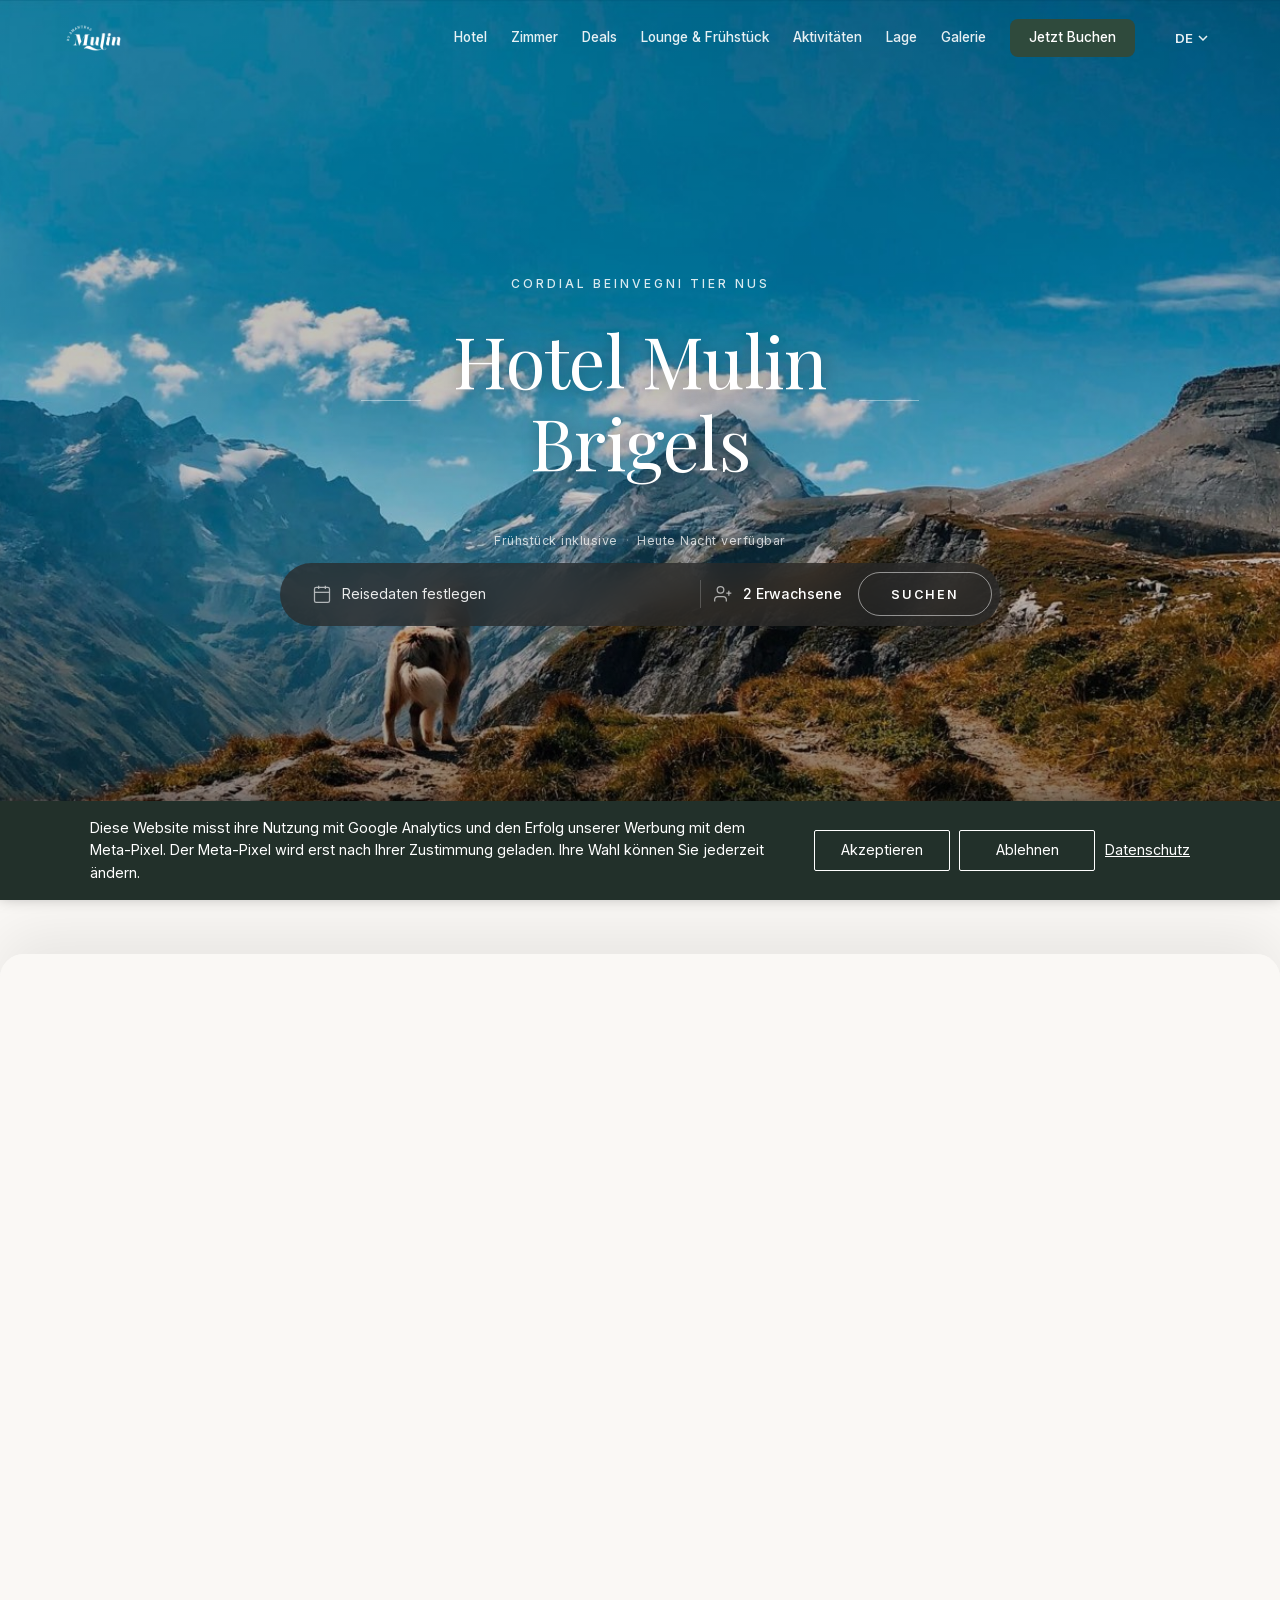
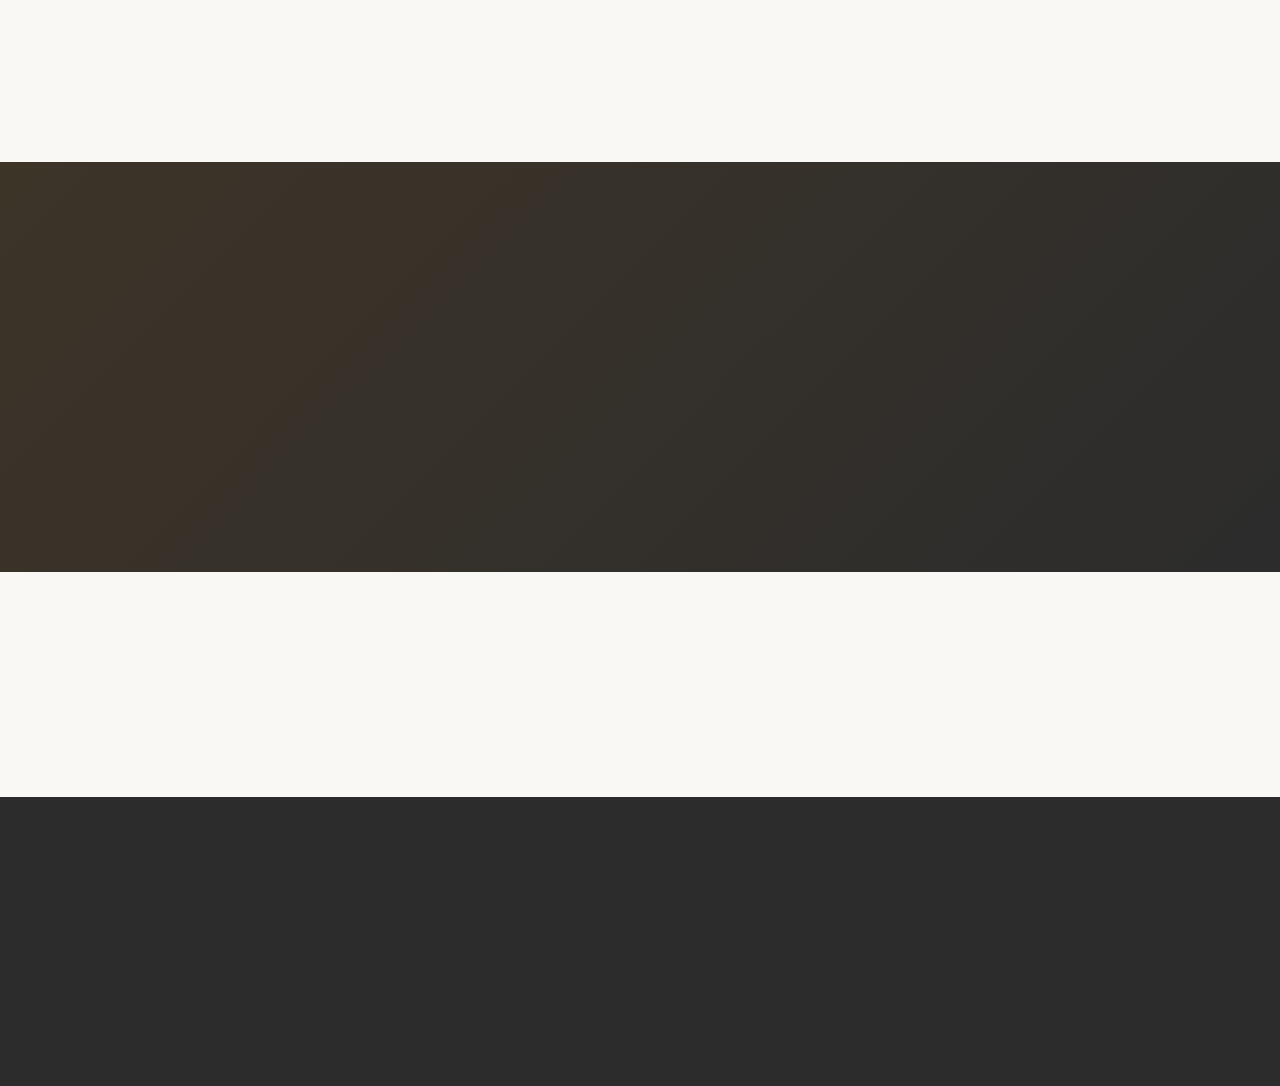
==== index.html @ 91761ad9 "chore(fbl-ibe): load the deep link script, rebuild the minified bundles, bump cache busts Wiring ste" ====
<!DOCTYPE html>
<html lang="de">
<head>
  <meta charset="UTF-8">
  <meta name="viewport" content="width=device-width, initial-scale=1.0">
  <!-- Domainverifizierung fuer das Meta-Business-Portfolio Amanthos.
       Ohne sie laesst Meta die Ereignis-Priorisierung (Aggregated Event
       Measurement) fuer diese Domain nicht konfigurieren, was die
       Kaufmessung bei iOS-Nutzern mit Widerspruch entwertet.
       Angelegt 02.09.2026, Domain-Kennung siehe Business Manager. -->
  <meta name="facebook-domain-verification" content="39m5vr4kpqsrv12xnhp8ps21m5ckfq">
  <title>Hotel Mulin Brigels | Der Hotspot für Genuss-Aktive in der Surselva</title>
  <meta name="description" content="Hotel Mulin by Amanthos in Brigels — Alpines Lifestyle-Hotel in der Surselva. Frühstücksbuffet Muliniala, Lounge & Bar Mulinera. Direkt buchen zum besten Preis.">
  <meta name="keywords" content="Hotel Brigels, Hotel Mulin, Breil/Brigels, Surselva, Graubünden, Hotel Graubünden, Brigels Übernachtung">
  <meta name="robots" content="index, follow">
  <link rel="canonical" href="https://hotelmulin.ch/">

  <!-- Open Graph -->
  <meta property="og:type" content="website">
  <meta property="og:title" content="Hotel Mulin Brigels — Der Hotspot für Genuss-Aktive">
  <meta property="og:description" content="Alpines Lifestyle-Hotel in Brigels, Surselva. Frühstück inklusive, Lounge & Bar. Direkt buchen für den besten Preis.">
  <meta property="og:image" content="https://hotelmulin.ch/assets/images/hero-berge-1280.jpg">
  <meta property="og:url" content="https://hotelmulin.ch/">
  <meta property="og:locale" content="de_CH">
  <meta property="og:locale:alternate" content="en_US">

  <!-- Twitter Card -->
  <meta name="twitter:card" content="summary_large_image">
  <meta name="twitter:title" content="Hotel Mulin Brigels">
  <meta name="twitter:description" content="Alpines Lifestyle-Hotel in Brigels, Surselva. Direkt buchen zum besten Preis.">
  <meta name="twitter:image" content="https://hotelmulin.ch/assets/images/hero-berge-1280.jpg">

  <!-- Preload critical assets for speed -->
  <link rel="preload" as="image" fetchpriority="high" imagesrcset="./assets/images/hero-berge-800.jpg 800w, ./assets/images/hero-berge-1280.jpg 1280w, ./assets/images/hero-berge-1920.jpg 1920w" imagesizes="100vw">
  <link rel="preload" href="./css/style.min.css?v=20260821a11y" as="style">

  <!-- Security headers -->
  <meta http-equiv="X-Content-Type-Options" content="nosniff">
  <meta name="referrer" content="strict-origin-when-cross-origin">
  <meta http-equiv="Content-Security-Policy" content="default-src 'self'; script-src 'self' 'unsafe-inline' https://browser.sentry-cdn.com https://plausible.io https://www.googletagmanager.com https://connect.facebook.net https://www.googleadservices.com https://googleads.g.doubleclick.net; style-src 'self' 'unsafe-inline'; font-src 'self'; img-src 'self' data: blob: https:; connect-src 'self' https://amanthos-website-api.onrender.com https://o4511372064915456.ingest.de.sentry.io https://plausible.io https://www.google-analytics.com https://*.google-analytics.com https://*.analytics.google.com https://stats.g.doubleclick.net https://www.facebook.com https://www.googleadservices.com https://googleads.g.doubleclick.net https://www.google.com https://pagead2.googlesyndication.com https://ad.doubleclick.net https://www.google.ch https://www.google.de https://www.google.at https://www.google.fr https://www.google.it https://www.google.co.uk; worker-src 'self' blob:; frame-src https://www.google.com https://td.doubleclick.net https://eu.adyen.link https://checkout.adyen.com">

  <!-- DNS prefetch for API -->
  <link rel="dns-prefetch" href="https://amanthos-website-api.onrender.com">
  <link rel="preconnect" href="https://amanthos-website-api.onrender.com" crossorigin>

  <!-- Fonts (self-hosted, variable) -->
  <link rel="preload" href="./assets/fonts/Inter.woff2" as="font" type="font/woff2" crossorigin>
  <link rel="preload" href="./assets/fonts/PlayfairDisplay.woff2" as="font" type="font/woff2" crossorigin>
  <style>
    @font-face{font-family:'Inter';font-style:normal;font-weight:400 700;font-display:swap;src:url(./assets/fonts/Inter.woff2) format('woff2')}
    @font-face{font-family:'Playfair Display';font-style:normal;font-weight:400 700;font-display:swap;src:url(./assets/fonts/PlayfairDisplay.woff2) format('woff2')}
  </style>

  <!-- Styles -->
  <link rel="stylesheet" href="./css/style.min.css?v=20260821a11y">

  <!-- Favicons -->
  <link rel="icon" type="image/png" href="./assets/images/logo-white.png">
  <link rel="apple-touch-icon" href="./assets/images/logo-white.png">
  <meta name="theme-color" content="#22302a">

  <!-- Schema.org Structured Data -->
  <script type="application/ld+json">
  {
    "@context": "https://schema.org",
    "@type": "Hotel",
    "name": "Hotel Mulin by Amanthos",
    "description": "Alpines Lifestyle-Hotel in Brigels (Surselva), der Hotspot für Genuss-Aktive.",
    "url": "https://hotelmulin.ch",
    "telephone": "+41415627662",
    "email": "mulin@amanthos.com",
    "address": {
      "@type": "PostalAddress",
      "streetAddress": "Via Cuort 31",
      "addressLocality": "Breil/Brigels",
      "postalCode": "7165",
      "addressCountry": "CH"
    },
    "geo": {
      "@type": "GeoCoordinates",
      "latitude": 46.7718,
      "longitude": 9.0614
    },
    "amenityFeature": [
      {"@type": "LocationFeatureSpecification", "name": "Free Wi-Fi", "value": true},
      {"@type": "LocationFeatureSpecification", "name": "Breakfast Included", "value": true},
      {"@type": "LocationFeatureSpecification", "name": "Lounge & Bar", "value": true},
      {"@type": "LocationFeatureSpecification", "name": "Pets Allowed", "value": true}
    ],
    "checkinTime": "15:00",
    "checkoutTime": "11:00",
    "priceRange": "CHF 98 - CHF 350",
    "currenciesAccepted": "CHF",
    "paymentAccepted": "Credit Card, Debit Card",
    "image": "https://hotelmulin.ch/assets/images/hero-berge-1280.jpg"
  }
  </script>
  <style>
    .map-facade { display:flex; flex-direction:column; align-items:center; justify-content:center; gap:.6rem;
      width:100%; height:100%; min-height:320px; border:1px solid var(--color-border); border-radius:var(--radius-md);
      background:var(--color-bg-alt); color:var(--color-text); cursor:pointer; font-family:var(--font-body); font-size:.95rem; padding:1.5rem; }
    .map-facade:hover { background:#e9e2d7; }
    .map-facade span { color:var(--color-primary); font-weight:600; text-decoration:underline; }
    /* Mulin logo: white asset, darkened via filter when nav is scrolled */
    .nav-logo img { height: 44px; width: auto; }
    #logoColor { filter: brightness(0); }
  </style>
  <!-- Sentry: error + performance monitoring. Config in js/sentry-init.js -->
  <script src="https://browser.sentry-cdn.com/10.68.0/bundle.tracing.min.js"
          integrity="sha384-IDGicfmkFBjzbyXFRgxkdVAjmPeBqxWZUv7oUbKSCAc+OEMdNXzrciXnPJzd17Xc"
          crossorigin="anonymous" defer></script>
  <script src="./js/sentry-init.js" defer></script>
  <!-- Privacy-friendly analytics by Plausible -->
  <script async src="https://plausible.io/js/pa-wxH1rs3S-BhPL7vkG6M0Q.js"></script>
  <script>
    window.plausible=window.plausible||function(){(plausible.q=plausible.q||[]).push(arguments)},plausible.init=plausible.init||function(i){plausible.o=i||{}};
    plausible.init()
  </script>
  <!-- Google Analytics 4 (eigene Property). consent.js laedt SYNCHRON und VOR dem
       gtag-Loader: nur so stehen die Consent-Defaults, bevor gtag konfiguriert. -->
  <script src="./js/consent.js"></script>
  <script defer src="./js/meta.js"></script>
    <script>
      window.dataLayer = window.dataLayer || [];
      function gtag(){dataLayer.push(arguments);}
      gtag('js', new Date());
      gtag('config', 'G-M82K4CLF9E');
      gtag('config', 'AW-702540316');
      // gtag.js wiegt 183 KB uebertragen. Bei Ablehnung wurde es bisher trotzdem
      // geholt und danach vom ga-disable-Kill-Switch stillgelegt. Jetzt kommt es
      // nur, wenn keine Ablehnung gespeichert ist; wer spaeter zustimmt, bekommt
      // es ueber am:consent-change sofort nachgereicht.
      (function () {
        var geholt = false;
        function laden() {
          if (geholt) return;
          geholt = true;
          var s = document.createElement('script');
          s.async = true;
          s.src = 'https://www.googletagmanager.com/gtag/js?id=G-M82K4CLF9E';
          (document.head || document.documentElement).appendChild(s);
        }
        var wahl = null;
        try { wahl = window.localStorage.getItem('am_consent_analytics'); } catch (e) { /* Privatmodus */ }
        if (wahl !== 'denied') { laden(); }
        document.addEventListener('am:consent-change', function (e) {
          if (e && e.detail && e.detail.state === 'granted') { laden(); }
        });
      })();
    </script>
</head>
<body>

  <!-- ========== NAVIGATION ========== -->
  <nav class="nav" id="nav">
    <div class="nav-inner">
      <a href="#" class="nav-logo">
        <img src="./assets/images/logo-white.png" alt="Hotel Mulin by Amanthos" class="logo-white" id="logoWhite" width="65" height="44">
        <img src="./assets/images/logo-white.png" alt="Hotel Mulin by Amanthos" class="logo-color" id="logoColor" width="65" height="44">
      </a>

      <div class="nav-links" id="navLinks">
        <a href="#welcome" data-i18n="nav.hotel">Hotel</a>
        <a href="#rooms" data-i18n="nav.rooms">Zimmer</a>
        <a href="#deals" data-i18n="nav.deals">Deals</a>
        <a href="#dining" data-i18n="nav.dining">Lounge & Frühstück</a>
        <a href="#wellness" data-i18n="nav.wellness">Aktivitäten</a>
        <a href="#location" data-i18n="nav.location">Lage</a>
        <a href="#gallery" data-i18n="nav.gallery">Galerie</a>
        <a href="#bookingBar" class="nav-book-btn" data-i18n="nav.book_now">Jetzt Buchen</a>
        <div class="lang-selector" id="langSelector"></div>
      </div>

      <button class="hamburger" id="hamburger" aria-label="Menu" aria-expanded="false">
        <span></span><span></span><span></span>
      </button>
    </div>
  </nav>

  <main>

  <!-- ========== HERO ========== -->
  <section class="hero" id="hero">
    <div class="hero-bg">
      <img src="./assets/images/hero-berge-1280.jpg" srcset="./assets/images/hero-berge-800.jpg 800w, ./assets/images/hero-berge-1280.jpg 1280w, ./assets/images/hero-berge-1920.jpg 1920w" sizes="100vw" width="1920" height="1265" alt="Bergwelt rund um Brigels" loading="eager" fetchpriority="high">
    </div>
    <div class="container">
      <div class="hero-content">
        <p class="hero-label">CORDIAL BEINVEGNI TIER NUS</p>
        <div class="hero-title-wrap">
          <span class="hero-line"></span>
          <h1>Hotel Mulin<br>Brigels</h1>
          <span class="hero-line"></span>
        </div>
      </div>
      <div class="hero-trust-row">
        <span class="hero-trust-pill" data-i18n="booking_bar.trust_clean">Frühstück inklusive</span>
        <span class="hero-trust-dot">&middot;</span>
        <span class="hero-trust-pill" data-i18n="booking_bar.trust_tonight">Heute Nacht verfügbar</span>
      </div>
      <div class="hero-booking" id="bookingBar">
        <div class="hero-bb-field hero-bb-dates" id="daterangeWrap">
          <svg width="20" height="20" viewBox="0 0 24 24" fill="none" stroke="currentColor" stroke-width="1.5"><rect x="3" y="4" width="18" height="18" rx="2" ry="2"/><line x1="16" y1="2" x2="16" y2="6"/><line x1="8" y1="2" x2="8" y2="6"/><line x1="3" y1="10" x2="21" y2="10"/></svg>
          <span id="daterangeLabel" data-i18n="booking_bar.set_dates">Reisedaten festlegen</span>
        </div>
        <div class="hero-bb-divider"></div>
        <div class="hero-bb-field hero-bb-guests" id="guestsWrap">
          <svg width="20" height="20" viewBox="0 0 24 24" fill="none" stroke="currentColor" stroke-width="1.5"><path d="M16 21v-2a4 4 0 00-4-4H6a4 4 0 00-4 4v2"/><circle cx="9" cy="7" r="4"/><line x1="19" y1="8" x2="19" y2="14"/><line x1="22" y1="11" x2="16" y2="11"/></svg>
          <span id="guestsLabel">2 Erwachsene</span>
        </div>
        <input type="hidden" id="bb-guests" value="2">
        <input type="hidden" id="bb-checkin" data-date="">
        <input type="hidden" id="bb-checkout" data-date="">
        <input type="hidden" id="bb-children" value="0">
        <span class="nights-badge" id="nightsBadge"></span>
        <button class="hero-bb-search" id="bookingSearchBtn" data-i18n="booking_bar.search_btn">SUCHEN</button>
      </div>
    </div>
  </section>

  <!-- ========== SCROLL REVEAL WRAPPER ========== -->
  <div class="reveal-wrapper" id="revealWrapper">

  <!-- ========== BOOKING RESULTS ========== -->
  <section class="section" id="booking">
    <div class="container">
      <div id="offersLoading" style="display:none;text-align:center;padding:2rem;">
        <p data-i18n="booking.searching">Verfügbarkeit wird geprüft...</p>
      </div>
      <div id="offersGrid"></div>

      <!-- Guest Form -->
      <div id="guestForm">
        <!-- Upsell Add-ons -->
        <div class="upsell-section" id="upsellSection">
          <h3 class="upsell-title" data-i18n="booking.upsell_title">Machen Sie Ihren Aufenthalt besonders</h3>
          <p class="upsell-subtitle" data-i18n="booking.upsell_subtitle">Extras bereit bei Ihrer Ankunft</p>
          <div class="upsell-grid" id="upsellGrid"></div>
        </div>

        <h3 class="guest-form-title" data-i18n="booking.guest_details">Ihre Angaben</h3>
        <div class="form-grid">
          <div class="form-group">
            <label for="guest-first" data-i18n="booking.first_name">Vorname *</label>
            <input type="text" id="guest-first" required autocomplete="given-name">
          </div>
          <div class="form-group">
            <label for="guest-last" data-i18n="booking.last_name">Nachname *</label>
            <input type="text" id="guest-last" required autocomplete="family-name">
          </div>
          <div class="form-group">
            <label for="guest-email" data-i18n="booking.email">E-Mail *</label>
            <input type="email" id="guest-email" required autocomplete="email">
          </div>
          <div class="form-group">
            <label for="guest-phone" data-i18n="booking.phone">Telefon</label>
            <input type="tel" id="guest-phone" autocomplete="tel">
          </div>
        </div>

        <!-- Promo Code -->
        <div class="promo-code-section">
          <label class="promo-label" data-i18n="booking.promo_label">Promo Code</label>
          <div class="promo-code-row">
            <input type="text" id="promoCodeInput" placeholder="Code eingeben" data-i18n-placeholder="booking.promo_placeholder">
            <button class="btn btn-primary" id="applyPromoBtn" data-i18n="booking.promo_apply">Einlösen</button>
          </div>
          <div id="promoMessage"></div>
          <div id="promoDiscountDisplay"></div>
        </div>

        <div id="priceSummary" class="price-summary"></div>

        <div class="form-actions">
          <button class="btn btn-accent btn-lg" id="confirmBookingBtn">
            <svg width="18" height="18" viewBox="0 0 24 24" fill="none" stroke="currentColor" stroke-width="2"><path d="M12 22s8-4 8-10V5l-8-3-8 3v7c0 6 8 10 8 10z"/></svg>
            <span data-i18n="booking.confirm_reservation">Reservierung bestätigen</span>
          </button>
          <button class="btn btn-outline btn-cancel" id="cancelBookingBtn" data-i18n="booking.cancel">Abbrechen</button>
        </div>
      </div>

      <div class="booking-status" id="bookingStatus" role="alert"></div>
    </div>
  </section>

  <!-- ========== WELCOME ========== -->
  <section class="section" id="welcome">
    <div class="container">
      <div class="welcome-grid">
        <div class="welcome-image" data-animate>
          <img src="./assets/images/reception.jpg" width="1200" height="900" alt="Hotel Mulin Brigels Empfang" loading="lazy">
        </div>
        <div class="welcome-text" data-animate>
          <p class="section-label" data-num="01" data-i18n="welcome.label">Willkommen</p>
          <h2 data-i18n="welcome.title">Der Hotspot für Genuss-Aktive</h2>
          <p data-i18n="welcome.text1">Das Hotel Mulin liegt mitten in Brigels, einem der schönsten Bergdörfer der Surselva. Unsere wunderschöne Alpenwelt bietet beides: Abenteuer für Aktive und Ruhe für Geniesser.</p>
          <p data-i18n="welcome.text2">Starten Sie mit dem Frühstücksbuffet Muliniala in den Tag, erkunden Sie Berge, Trails und Pisten und lassen Sie den Abend in der Lounge Mulinera am Cheminée ausklingen.</p>
          <div class="welcome-features">
            <div class="welcome-feature">
              <svg width="16" height="16" viewBox="0 0 24 24" fill="none" stroke="currentColor" stroke-width="2"><path d="M22 11.08V12a10 10 0 11-5.93-9.14"/><polyline points="22 4 12 14.01 9 11.01"/></svg>
              <span data-i18n="welcome.feature1">Frühstück inklusive</span>
            </div>
            <div class="welcome-feature">
              <svg width="16" height="16" viewBox="0 0 24 24" fill="none" stroke="currentColor" stroke-width="2"><path d="M22 11.08V12a10 10 0 11-5.93-9.14"/><polyline points="22 4 12 14.01 9 11.01"/></svg>
              <span data-i18n="welcome.feature2">Gratis WLAN</span>
            </div>
            <div class="welcome-feature">
              <svg width="16" height="16" viewBox="0 0 24 24" fill="none" stroke="currentColor" stroke-width="2"><path d="M22 11.08V12a10 10 0 11-5.93-9.14"/><polyline points="22 4 12 14.01 9 11.01"/></svg>
              <span data-i18n="welcome.feature3">Lounge & Bar Mulinera</span>
            </div>
            <div class="welcome-feature">
              <svg width="16" height="16" viewBox="0 0 24 24" fill="none" stroke="currentColor" stroke-width="2"><path d="M22 11.08V12a10 10 0 11-5.93-9.14"/><polyline points="22 4 12 14.01 9 11.01"/></svg>
              <span data-i18n="welcome.feature4">Hunde willkommen</span>
            </div>
          </div>
        </div>
      </div>
    </div>
  </section>

  <!-- ========== ROOMS (Tab-based) ========== -->
  <section class="section section-alt" id="rooms">
    <div class="container">
      <p class="section-label" data-num="02" data-animate data-i18n="rooms.label">Unsere Zimmer</p>
      <h2 class="section-title" data-animate data-i18n="rooms.title">Wählen Sie Ihr perfektes Zimmer</h2>

      <div class="rooms-tabs-wrap" data-animate>
        <div class="rooms-tabs" role="tablist">
          <button class="rooms-tab active" data-room="0" role="tab" aria-selected="true" data-i18n="rooms.tab_sgln">Einzelzimmer</button>
          <button class="rooms-tab" data-room="1" role="tab" aria-selected="false" data-i18n="rooms.tab_sglb">Einzelzimmer Gross</button>
          <button class="rooms-tab" data-room="2" role="tab" aria-selected="false" data-i18n="rooms.tab_dbln">Doppelzimmer</button>
          <button class="rooms-tab" data-room="3" role="tab" aria-selected="false" data-i18n="rooms.tab_dbrb">Doppelzimmer mit Balkon</button>
          <button class="rooms-tab" data-room="4" role="tab" aria-selected="false" data-i18n="rooms.tab_glrs">Galerie Suite</button>
          <button class="rooms-tab" data-room="5" role="tab" aria-selected="false" data-i18n="rooms.tab_fam6">Familienzimmer (6)</button>
        </div>
      </div>

      <div class="room-display" id="roomDisplay" role="tabpanel" data-animate></div>
    </div>
  </section>

  <!-- ========== PRICING & CONDITIONS ========== -->
  <section class="section" id="pricing">
    <div class="container">
      <p class="section-label" data-num="02b" data-animate data-i18n="pricing.section_label">Preise & Reservation</p>
      <h2 class="section-title" data-animate data-i18n="pricing.title">Preise und Reservation</h2>
      <p class="section-subtitle" data-animate data-i18n="pricing.subtitle">Alle Zimmerpreise beinhalten Frühstücksbuffet, Kurtaxe, Servicegebühren und MwSt.</p>

      <div class="pricing-info" data-animate>
        <div class="pricing-note">
          <svg aria-hidden="true" width="18" height="18" viewBox="0 0 24 24" fill="none" stroke="#059669" stroke-width="2"><path d="M22 11.08V12a10 10 0 11-5.93-9.14"/><polyline points="22 4 12 14.01 9 11.01"/></svg>
          <span data-i18n="pricing.includes">Frühstücksbuffet Muliniala, Kurtaxe & WLAN inklusive</span>
        </div>
        <div class="pricing-note">
          <svg aria-hidden="true" width="18" height="18" viewBox="0 0 24 24" fill="none" stroke="var(--color-primary)" stroke-width="2"><circle cx="12" cy="12" r="10"/><path d="M8 12l2 2 4-4"/></svg>
          <span data-i18n="pricing.dogs">Hunde sind herzlich willkommen (CHF 25/Nacht) — Hundebett und Näpfe stehen bereit</span>
        </div>
        <div class="pricing-note">
          <svg aria-hidden="true" width="18" height="18" viewBox="0 0 24 24" fill="none" stroke="var(--color-primary)" stroke-width="2"><path d="M12 2l3.09 6.26L22 9.27l-5 4.87 1.18 6.88L12 17.77l-6.18 3.25L7 14.14 2 9.27l6.91-1.01L12 2z"/></svg>
          <span data-i18n="pricing.loyalty">Bestpreis-Garantie bei Direktbuchung über hotelmulin.ch</span>
        </div>
      </div>

      <div class="pricing-cards" data-animate>
        <div class="pricing-card">
          <div class="pricing-card-price">CHF 98<small data-i18n="pricing.per_night">/Nacht</small></div>
          <h3 data-i18n="rooms.tab_sgln">Einzelzimmer</h3>
          <ul class="pricing-checklist">
            <li><svg aria-hidden="true" width="14" height="14" viewBox="0 0 24 24" fill="none" stroke="#059669" stroke-width="2.5"><polyline points="20 6 9 17 4 12"/></svg> <span data-i18n="rooms.amenity_single_bed">Einzelbett</span></li>
            <li><svg aria-hidden="true" width="14" height="14" viewBox="0 0 24 24" fill="none" stroke="#059669" stroke-width="2.5"><polyline points="20 6 9 17 4 12"/></svg> <span data-i18n="rooms.amenity_tv">TV</span></li>
            <li><svg aria-hidden="true" width="14" height="14" viewBox="0 0 24 24" fill="none" stroke="#059669" stroke-width="2.5"><polyline points="20 6 9 17 4 12"/></svg> <span data-i18n="rooms.amenity_breakfast">Frühstück</span></li>
            <li><svg aria-hidden="true" width="14" height="14" viewBox="0 0 24 24" fill="none" stroke="#059669" stroke-width="2.5"><polyline points="20 6 9 17 4 12"/></svg> <span data-i18n="rooms.amenity_bath">Bad/Dusche</span></li>
            <li><svg aria-hidden="true" width="14" height="14" viewBox="0 0 24 24" fill="none" stroke="#059669" stroke-width="2.5"><polyline points="20 6 9 17 4 12"/></svg> <span data-i18n="rooms.amenity_wifi">WLAN</span></li>
          </ul>
          <a href="#bookingBar" class="btn btn-accent pricing-card-btn" data-scroll-to="bookingBar" data-i18n="rooms.book_now">JETZT BUCHEN</a>
        </div>

        <div class="pricing-card featured">
          <div class="pricing-card-badge" data-i18n="pricing.popular">Beliebteste Wahl</div>
          <div class="pricing-card-price">CHF 198<small data-i18n="pricing.per_night">/Nacht</small></div>
          <h3 data-i18n="rooms.tab_dbrb">Doppelzimmer mit Balkon</h3>
          <ul class="pricing-checklist">
            <li><svg aria-hidden="true" width="14" height="14" viewBox="0 0 24 24" fill="none" stroke="#059669" stroke-width="2.5"><polyline points="20 6 9 17 4 12"/></svg> <span data-i18n="rooms.amenity_double_bed">Doppelbett</span></li>
            <li><svg aria-hidden="true" width="14" height="14" viewBox="0 0 24 24" fill="none" stroke="#059669" stroke-width="2.5"><polyline points="20 6 9 17 4 12"/></svg> <span data-i18n="rooms.amenity_balcony">Balkon</span></li>
            <li><svg aria-hidden="true" width="14" height="14" viewBox="0 0 24 24" fill="none" stroke="#059669" stroke-width="2.5"><polyline points="20 6 9 17 4 12"/></svg> <span data-i18n="rooms.amenity_mountain_view">Bergblick</span></li>
            <li><svg aria-hidden="true" width="14" height="14" viewBox="0 0 24 24" fill="none" stroke="#059669" stroke-width="2.5"><polyline points="20 6 9 17 4 12"/></svg> <span data-i18n="rooms.amenity_breakfast">Frühstück</span></li>
            <li><svg aria-hidden="true" width="14" height="14" viewBox="0 0 24 24" fill="none" stroke="#059669" stroke-width="2.5"><polyline points="20 6 9 17 4 12"/></svg> <span data-i18n="rooms.amenity_wifi">WLAN</span></li>
          </ul>
          <a href="#bookingBar" class="btn btn-accent pricing-card-btn" data-scroll-to="bookingBar" data-i18n="rooms.book_now">JETZT BUCHEN</a>
        </div>

        <div class="pricing-card">
          <div class="pricing-card-price">CHF 219<small data-i18n="pricing.per_night">/Nacht</small></div>
          <h3 data-i18n="rooms.tab_glrs">Galerie Suite</h3>
          <ul class="pricing-checklist">
            <li><svg aria-hidden="true" width="14" height="14" viewBox="0 0 24 24" fill="none" stroke="#059669" stroke-width="2.5"><polyline points="20 6 9 17 4 12"/></svg> <span data-i18n="rooms.amenity_gallery_bed">Doppelbett auf Galerie</span></li>
            <li><svg aria-hidden="true" width="14" height="14" viewBox="0 0 24 24" fill="none" stroke="#059669" stroke-width="2.5"><polyline points="20 6 9 17 4 12"/></svg> <span data-i18n="rooms.amenity_living_area">Wohn- & Schlafbereich</span></li>
            <li><svg aria-hidden="true" width="14" height="14" viewBox="0 0 24 24" fill="none" stroke="#059669" stroke-width="2.5"><polyline points="20 6 9 17 4 12"/></svg> <span data-i18n="rooms.amenity_balcony">Balkon</span></li>
            <li><svg aria-hidden="true" width="14" height="14" viewBox="0 0 24 24" fill="none" stroke="#059669" stroke-width="2.5"><polyline points="20 6 9 17 4 12"/></svg> <span data-i18n="rooms.amenity_breakfast">Frühstück</span></li>
            <li><svg aria-hidden="true" width="14" height="14" viewBox="0 0 24 24" fill="none" stroke="#059669" stroke-width="2.5"><polyline points="20 6 9 17 4 12"/></svg> <span data-i18n="rooms.amenity_wifi">WLAN</span></li>
          </ul>
          <a href="#bookingBar" class="btn btn-accent pricing-card-btn" data-scroll-to="bookingBar" data-i18n="rooms.book_now">JETZT BUCHEN</a>
        </div>
      </div>
    </div>
  </section>


  <!-- ========== DEALS ========== -->
  <section class="section section-alt" id="deals">
    <div class="container">
      <p class="section-label" data-num="03" data-animate data-i18n="deals.label">Deals</p>
      <h2 class="section-title" data-animate data-i18n="deals.title">Unsere Packages</h2>
      <p class="section-subtitle" data-animate data-i18n="deals.subtitle">Übernachtung, Gourmet-Frühstück und Erlebnis in einem — direkt beim Hotel buchbar.</p>

      <div class="dining-menu" data-animate>
        <div class="dining-menu-grid">
          <div class="dining-card dining-card-featured">
            <div class="dining-card-img"><img src="./assets/images/deals/hotel-skipass.jpg" width="1000" height="947" alt="Hotel & Skipass" loading="lazy"></div>
            <div class="dining-card-body">
              <h3 class="deal-card-title" data-i18n="deals.skipass_title">Hotel & Skipass</h3>
              <p class="dining-card-desc" data-i18n="deals.skipass_desc">Ab 1 Nacht mit Gourmet-Frühstück, Welcome-Drink in der Lounge La Pipa, Hotel-Skipass für die Bergbahnen Brigels, Ortsbus gratis und 10% Rabatt in ausgewählten Sportgeschäften. Anreise Sonntag bis Donnerstag.</p>
              <div class="dining-card-price">ab CHF 159 <small data-i18n="deals.per_person">pro Person</small></div>
            </div>
          </div>
          <div class="dining-card dining-card-featured">
            <div class="dining-card-img"><img src="./assets/images/deals/winter-deal.jpg" width="1000" height="923" alt="Mulin-Winter-Deal" loading="lazy"></div>
            <div class="dining-card-body">
              <h3 class="deal-card-title" data-i18n="deals.winter_title">Mulin-Winter-Deal</h3>
              <p class="dining-card-desc" data-i18n="deals.winter_desc">5 Nächte mit Gourmet-Frühstück, Begrüssungsapéro in der Lounge Mulinera, 5-Tages-Skipass für die Bergbahnen Brigels, Ortsbus gratis und 10% Rabatt in ausgewählten Sportgeschäften. Januar ab CHF 699, Februar ab CHF 799, März ab CHF 749.</p>
              <div class="dining-card-price">ab CHF 699 <small data-i18n="deals.per_person">pro Person</small></div>
            </div>
          </div>
          <div class="dining-card">
            <div class="dining-card-img"><img src="./assets/images/deals/golf.jpg" width="1000" height="765" alt="Golf Package" loading="lazy"></div>
            <div class="dining-card-body">
              <h3 class="deal-card-title" data-i18n="deals.golf_title">Abschlag. Hole in one.</h3>
              <p class="dining-card-desc" data-i18n="deals.golf_desc">Golf senza cun fins: Übernachtung mit Gourmet-Frühstück, Welcome-Drink in der Lounge La Pipa, Greenfee auf dem Golfplatz Brigels, Mietrucksack und Surselva-Gästekarte.</p>
              <div class="dining-card-price">ab CHF 169 <small data-i18n="deals.per_person">pro Person</small></div>
            </div>
          </div>
          <div class="dining-card">
            <div class="dining-card-img"><img src="./assets/images/aktivitaet-bike.jpg" width="1200" height="917" alt="E-Mountainbike-Fun" loading="lazy"></div>
            <div class="dining-card-body">
              <h3 class="deal-card-title" data-i18n="deals.emtb_title">Bergauf. Bergab. Mittendurch.</h3>
              <p class="dining-card-desc" data-i18n="deals.emtb_desc">E-Mountainbike-Fun: 5 Nächte mit Gourmet-Frühstück, Welcome-Drink, 2 geführte E-MTB-Touren mit lokalem Guide, 3 Tage Miet-E-Hardtail, Energieriegel und isotonische Getränke, Mietrucksack und Surselva-Gästekarte.</p>
              <div class="dining-card-price">ab CHF 899 <small data-i18n="deals.per_person">pro Person</small></div>
            </div>
          </div>
          <div class="dining-card">
            <div class="dining-card-img"><img src="./assets/images/deals/bike-touren.jpg" width="1000" height="764" alt="Bike & E-Bike-Touren" loading="lazy"></div>
            <div class="dining-card-body">
              <h3 class="deal-card-title" data-i18n="deals.bike_title">Bike & E-Bike-Touren</h3>
              <p class="dining-card-desc" data-i18n="deals.bike_desc">Wöchentliche Touren in verschiedenen Schwierigkeitsgraden mit professionellen Bike-Guides, Werkstatt- und Bikewash-Station im Hotel, Energieriegel und Getränke, Surselva-Gästekarte. E-Bike-Miete ab CHF 50/Tag. Buchung telefonisch, mind. 5 Tage im Voraus.</p>
              <div class="dining-card-price">ab CHF 189 <small data-i18n="deals.per_person_incl">pro Person inkl. Übernachtung & Frühstück</small></div>
            </div>
          </div>
          <div class="dining-card">
            <div class="dining-card-img"><img src="./assets/images/deals/wander-touren.jpg" width="1000" height="764" alt="Geführte Wandertouren" loading="lazy"></div>
            <div class="dining-card-body">
              <h3 class="deal-card-title" data-i18n="deals.hike_title">Geführte Wandertouren</h3>
              <p class="dining-card-desc" data-i18n="deals.hike_desc">Geführte Touren mit professionellen Guides, Lunchpaket, Energieriegel und Getränken, Mietrucksack und Surselva-Gästekarte. Routenwahl auf Anfrage. Buchung telefonisch, mind. 5 Tage im Voraus.</p>
              <div class="dining-card-price">ab CHF 179 <small data-i18n="deals.per_person_incl">pro Person inkl. Übernachtung & Frühstück</small></div>
            </div>
          </div>
        </div>
        <div class="commit tip-box" style="margin-top:1.5rem">
          <h3 data-i18n="tips.bogdan_deals_title">Bogdans Tipp</h3>
          <p data-i18n="tips.bogdan_deals_text">Wer flexibel ist, reist Sonntag bis Donnerstag an: beste Preise beim Skipass-Deal und die Pisten gehören fast Ihnen allein. Im Januar ist der Mulin-Winter-Deal am günstigsten.</p>
        </div>
        <p class="dining-note" data-i18n="deals.note">Alle Packages direkt beim Hotel buchbar: über die Buchungsmaske oben, telefonisch unter +41 41 562 76 62 oder per E-Mail an mulin@amanthos.com.</p>
      </div>
    </div>
  </section>

  <!-- ========== LOUNGE & BREAKFAST ========== -->
  <section class="section" id="dining">
    <div class="container">
      <!-- Breakfast Muliniala -->
      <div class="feature-split" data-animate>
        <div class="feature-images">
          <img src="./assets/images/fruehstueck-buffet.jpg" width="1200" height="930" alt="Frühstücksbuffet Muliniala" loading="lazy">
        </div>
        <div class="feature-text">
          <p class="section-label" data-num="03" data-i18n="dining.label">Frühstück Muliniala</p>
          <h2 data-i18n="dining.title">Energie für Ihre Abenteuer</h2>
          <p data-i18n="dining.text">Unser Frühstücksbuffet Muliniala verwöhnt Sie jeden Morgen mit regionalen Spezialitäten aus der Surselva — frisches Brot, Bündner Käse und Fleisch, hausgemachte Konfitüren und vieles mehr. Der perfekte Start für einen aktiven Tag in den Bergen.</p>
          <div class="feature-highlights">
            <div class="feature-highlight">
              <div class="feature-highlight-icon">
                <svg width="14" height="14" viewBox="0 0 24 24" fill="none" stroke="currentColor" stroke-width="2"><path d="M22 11.08V12a10 10 0 11-5.93-9.14"/><polyline points="22 4 12 14.01 9 11.01"/></svg>
              </div>
              <span data-i18n="dining.highlight1">Reichhaltiges Buffet mit regionalen Produkten</span>
            </div>
            <div class="feature-highlight">
              <div class="feature-highlight-icon">
                <svg width="14" height="14" viewBox="0 0 24 24" fill="none" stroke="currentColor" stroke-width="2"><path d="M22 11.08V12a10 10 0 11-5.93-9.14"/><polyline points="22 4 12 14.01 9 11.01"/></svg>
              </div>
              <span data-i18n="dining.highlight2">Bündner Spezialitäten und frische Backwaren</span>
            </div>
            <div class="feature-highlight">
              <div class="feature-highlight-icon">
                <svg width="14" height="14" viewBox="0 0 24 24" fill="none" stroke="currentColor" stroke-width="2"><path d="M22 11.08V12a10 10 0 11-5.93-9.14"/><polyline points="22 4 12 14.01 9 11.01"/></svg>
              </div>
              <span data-i18n="dining.highlight3">Im Zimmerpreis inklusive</span>
            </div>
          </div>
        </div>
      </div>

      <!-- Lounge & Bar Mulinera -->
      <div class="feature-split reverse" data-animate style="margin-top:4rem">
        <div class="feature-images">
          <img src="./assets/images/lounge-bar-cheminee.jpg" width="1000" height="764" alt="Bar mit Cheminée in der Lounge Mulinera" loading="lazy">
          <img src="./assets/images/lounge-cocktails.jpg" width="1000" height="666" alt="Cocktails in der Lounge Mulinera" loading="lazy">
          <img src="./assets/images/lounge-la-pipa.jpg" width="1000" height="764" alt="Lounge La Pipa" loading="lazy">
        </div>
        <div class="feature-text">
          <p class="section-label" data-num="04" data-i18n="dining.lounge_label">Lounge & Bar Mulinera</p>
          <h2 data-i18n="dining.lounge_title">Ausklingen am Cheminée</h2>
          <p data-i18n="dining.lounge_text">Nach einem Tag in den Bergen empfängt Sie die Lounge Mulinera mit knisterndem Cheminée-Feuer, trendigen Cocktails und einer feinen Auswahl an Weinen. Zigarrenliebhaber geniessen in der Fumoir-Ecke «La Pipa».</p>
          <div class="feature-highlights">
            <div class="feature-highlight">
              <div class="feature-highlight-icon">
                <svg width="14" height="14" viewBox="0 0 24 24" fill="none" stroke="currentColor" stroke-width="2"><path d="M22 11.08V12a10 10 0 11-5.93-9.14"/><polyline points="22 4 12 14.01 9 11.01"/></svg>
              </div>
              <span data-i18n="dining.lounge_highlight1">Cheminée-Lounge mit Cocktails & Weinen</span>
            </div>
            <div class="feature-highlight">
              <div class="feature-highlight-icon">
                <svg width="14" height="14" viewBox="0 0 24 24" fill="none" stroke="currentColor" stroke-width="2"><path d="M22 11.08V12a10 10 0 11-5.93-9.14"/><polyline points="22 4 12 14.01 9 11.01"/></svg>
              </div>
              <span data-i18n="dining.lounge_highlight2">Fumoir «La Pipa» für Zigarren & Rum</span>
            </div>
            <div class="feature-highlight">
              <div class="feature-highlight-icon">
                <svg width="14" height="14" viewBox="0 0 24 24" fill="none" stroke="currentColor" stroke-width="2"><circle cx="12" cy="12" r="10"/><polyline points="12 6 12 12 16 14"/></svg>
              </div>
              <span data-i18n="dining.lounge_highlight3">Geöffnet Do.–Sa. 16–23 Uhr</span>
            </div>
          </div>
          <div class="commit tip-box">
            <h3 data-i18n="tips.kaito_lounge_title">Kaitos Tipp</h3>
            <p data-i18n="tips.kaito_lounge_text">Probieren Sie unsere Cock- und Mocktails. Meine persönliche Empfehlung: der Amaretto Sour, mit oder ohne Alkohol.</p>
          </div>
        </div>
      </div>
    </div>
  </section>

  <!-- ========== ACTIVITIES ========== -->
  <section class="section section-alt" id="wellness">
    <div class="container">
      <div class="feature-split reverse" data-animate>
        <div class="feature-images">
          <img src="./assets/images/aktivitaet-bike.jpg" width="1200" height="917" alt="Biken in Brigels" loading="lazy">
          <img src="./assets/images/hero-berge-1280.jpg" width="1280" height="843" alt="Bergpanorama Surselva" loading="lazy">
        </div>
        <div class="feature-text">
          <p class="section-label" data-num="05" data-i18n="wellness.label">Aktivitäten</p>
          <h2 data-i18n="wellness.title">Abenteuer direkt vor der Haustür</h2>
          <p data-i18n="wellness.quote" style="font-style:italic">«Einmal Brigels, immer Brigels» — das sagt ein Stammgast, der das Sonnenplateau seit über 60 Jahren besucht.</p>
          <p data-i18n="wellness.text">Brigels ist das ganze Jahr ein Paradies für Aktive: Im Winter 50 km breite, sonnige Pisten im Skigebiet Brigels-Waltensburg-Andiast, Langlaufloipen 30 m vom Hotel, Schlittelwege von 5 und 7 km, Schneeschuh- und Skitouren bis auf 3'100 m. Im Sommer Golf auf 1'300 m ü. M., hunderte Kilometer Bike- und Wanderwege am Fuss des Piz Tumpiv, River Rafting und Bergsteigen bis 3'400 m mit Bergführern. Unser Team stellt Ihnen gerne Ihr persönliches Wochenprogramm zusammen.</p>
          <div class="commit tip-box">
            <h3 data-i18n="tips.kaito_activities_title">Kaitos Tipp</h3>
            <p data-i18n="tips.kaito_activities_text">Die nötige Ausrüstung für Ihr Sommer- und Winterabenteuer können Sie direkt in Brigels mieten — bei unseren Partnern im Dorf.</p>
          </div>
          <div class="feature-highlights">
            <div class="feature-highlight">
              <div class="feature-highlight-icon">
                <svg width="14" height="14" viewBox="0 0 24 24" fill="none" stroke="currentColor" stroke-width="2"><path d="M22 11.08V12a10 10 0 11-5.93-9.14"/><polyline points="22 4 12 14.01 9 11.01"/></svg>
              </div>
              <span data-i18n="wellness.highlight1">Biken, Wandern & Golf im Sommer</span>
            </div>
            <div class="feature-highlight">
              <div class="feature-highlight-icon">
                <svg width="14" height="14" viewBox="0 0 24 24" fill="none" stroke="currentColor" stroke-width="2"><path d="M22 11.08V12a10 10 0 11-5.93-9.14"/><polyline points="22 4 12 14.01 9 11.01"/></svg>
              </div>
              <span data-i18n="wellness.highlight2">Skigebiet Brigels-Waltensburg-Andiast im Winter</span>
            </div>
          </div>
        </div>
      </div>
    </div>
  </section>

  <!-- ========== LOCATION ========== -->
  <section class="section" id="location">
    <div class="container">
      <div class="section-center" data-animate>
        <p class="section-label" data-num="06" data-i18n="location.label">Lage</p>
        <h2 class="section-title" data-i18n="location.title">Mitten in Brigels, mitten in der Surselva</h2>
        <p class="section-subtitle" data-i18n="location.subtitle">Auf dem Sonnenplateau von Brigels, umgeben von der Bergwelt der Surselva.</p>
      </div>

      <div class="location-grid" data-animate>
        <div class="location-map" id="mapWrap">
          <button type="button" class="map-facade" id="loadMapBtn">
            <svg width="28" height="28" viewBox="0 0 24 24" fill="none" stroke="currentColor" stroke-width="2"><path d="M21 10c0 7-9 13-9 13s-9-6-9-13a9 9 0 0118 0z"/><circle cx="12" cy="10" r="3"/></svg>
            <strong>Hotel Mulin, Via Cuort 31, 7165 Breil/Brigels</strong>
            <span data-i18n="location.load_map">Karte anzeigen (Google Maps)</span>
          </button>
        </div>
        <div class="location-info">
          <h3 data-i18n="location.address_title">Hotel Mulin by Amanthos</h3>
          <p>Via Cuort 31, 7165 Breil/Brigels</p>
          <p data-i18n="location.desc">Brigels liegt auf einem Sonnenplateau auf 1'300 m ü. M. in der Surselva. Bergbahnen, Skigebiet, Bike-Trails und der Golfplatz sind in wenigen Minuten erreichbar.</p>

          <div class="location-highlights">
            <div class="location-highlight">
              <svg width="16" height="16" viewBox="0 0 24 24" fill="none" stroke="var(--color-primary)" stroke-width="2"><circle cx="12" cy="12" r="10"/><polyline points="12 6 12 12 16 14"/></svg>
              <div>
                <strong data-i18n="location.poi1_title">Bergbahnen Brigels</strong>
                <span data-i18n="location.poi1_time">5 Min. zu Fuss</span>
              </div>
            </div>
            <div class="location-highlight">
              <svg width="16" height="16" viewBox="0 0 24 24" fill="none" stroke="var(--color-primary)" stroke-width="2"><circle cx="12" cy="12" r="10"/><polyline points="12 6 12 12 16 14"/></svg>
              <div>
                <strong data-i18n="location.poi2_title">Golf Brigels</strong>
                <span data-i18n="location.poi2_time">5 Min. mit dem Auto</span>
              </div>
            </div>
            <div class="location-highlight">
              <svg width="16" height="16" viewBox="0 0 24 24" fill="none" stroke="var(--color-primary)" stroke-width="2"><circle cx="12" cy="12" r="10"/><polyline points="12 6 12 12 16 14"/></svg>
              <div>
                <strong data-i18n="location.poi3_title">Flims Laax Falera</strong>
                <span data-i18n="location.poi3_time">25 Min. mit dem Auto</span>
              </div>
            </div>
            <div class="location-highlight">
              <svg width="16" height="16" viewBox="0 0 24 24" fill="none" stroke="var(--color-primary)" stroke-width="2"><circle cx="12" cy="12" r="10"/><polyline points="12 6 12 12 16 14"/></svg>
              <div>
                <strong data-i18n="location.poi4_title">Chur</strong>
                <span data-i18n="location.poi4_time">45 Min. mit dem Auto</span>
              </div>
            </div>
          </div>
        </div>
      </div>
    </div>
  </section>

  <!-- ========== GALLERY ========== -->
  <section class="section section-alt" id="gallery">
    <div class="container">
      <div class="section-center" data-animate>
        <p class="section-label" data-num="07" data-i18n="gallery.label">Galerie</p>
        <h2 class="section-title" data-i18n="gallery.title">Impressionen</h2>
      </div>

      <div class="gallery-grid" data-animate-stagger>
        <div class="gallery-item" data-lightbox>
          <img src="./assets/images/hero-berge-1280.jpg" width="1280" height="843" alt="Bergwelt Brigels" loading="lazy">
        </div>
        <div class="gallery-item" data-lightbox>
          <img src="./assets/images/rooms/glrs/2.jpg" width="1000" height="665" alt="Galerie Suite" loading="lazy">
        </div>
        <div class="gallery-item" data-lightbox>
          <img src="./assets/images/fruehstueck-buffet.jpg" width="1200" height="930" alt="Frühstücksbuffet Muliniala" loading="lazy">
        </div>
        <div class="gallery-item" data-lightbox>
          <img src="./assets/images/lounge-bar-cheminee.jpg" width="1000" height="764" alt="Lounge & Bar Mulinera" loading="lazy">
        </div>
        <div class="gallery-item" data-lightbox>
          <img src="./assets/images/rooms/dbrb/1.jpg" width="1000" height="665" alt="Doppelzimmer mit Balkon" loading="lazy">
        </div>
        <div class="gallery-item" data-lightbox>
          <img src="./assets/images/aktivitaet-bike.jpg" width="1200" height="917" alt="Biken in Brigels" loading="lazy">
        </div>
        <div class="gallery-item" data-lightbox>
          <img src="./assets/images/reception.jpg" width="1200" height="900" alt="Empfang Hotel Mulin" loading="lazy">
        </div>
        <div class="gallery-item" data-lightbox>
          <img src="./assets/images/mulin-winter.jpg" width="794" height="1000" alt="Hotel Mulin im Winter" loading="lazy">
        </div>
      </div>
    </div>
  </section>

  <!-- ========== TRUST / SOCIAL PROOF ========== -->
  <section class="section" id="trust">
    <div class="container">
      <div class="section-center" data-animate>
        <p class="section-label" data-num="08" data-i18n="trust.label">Warum direkt buchen?</p>
        <h2 class="section-title" data-i18n="trust.title">Bestpreis-Garantie bei Direktbuchung</h2>
      </div>

      <div class="trust-grid" data-animate-stagger>
        <div class="trust-card">
          <div class="trust-icon">
            <svg width="28" height="28" viewBox="0 0 24 24" fill="none" stroke="var(--color-primary)" stroke-width="2"><path d="M12 22s8-4 8-10V5l-8-3-8 3v7c0 6 8 10 8 10z"/></svg>
          </div>
          <h3 data-i18n="trust.guarantee_title">Bestpreis-Garantie</h3>
          <p data-i18n="trust.guarantee_desc">Buchen Sie direkt und erhalten Sie garantiert den besten verfügbaren Preis. Keine versteckten Gebühren.</p>
        </div>
        <div class="trust-card">
          <div class="trust-icon">
            <svg width="28" height="28" viewBox="0 0 24 24" fill="none" stroke="var(--color-primary)" stroke-width="2"><rect x="1" y="4" width="22" height="16" rx="2" ry="2"/><line x1="1" y1="10" x2="23" y2="10"/></svg>
          </div>
          <h3 data-i18n="trust.secure_title">Sichere Zahlung</h3>
          <p data-i18n="trust.secure_desc">SSL-verschlüsselte Bezahlung über Adyen. Ihre Daten sind bei uns sicher.</p>
        </div>
        <div class="trust-card">
          <div class="trust-icon">
            <svg width="28" height="28" viewBox="0 0 24 24" fill="none" stroke="var(--color-primary)" stroke-width="2"><path d="M22 11.08V12a10 10 0 11-5.93-9.14"/><polyline points="22 4 12 14.01 9 11.01"/></svg>
          </div>
          <h3 data-i18n="trust.instant_title">Sofortige Bestätigung</h3>
          <p data-i18n="trust.instant_desc">Erhalten Sie Ihre Buchungsbestätigung sofort per E-Mail. Kein Warten, kein Aufwand.</p>
        </div>
      </div>
    </div>
  </section>

  <!-- ========== FINAL CTA ========== -->
  <section class="section cta-final" id="final-cta">
    <div class="container" style="text-align:center">
      <h2 class="cta-final-title" data-animate data-i18n="cta.title">Bereit für Ihre Auszeit in Brigels?</h2>
      <p class="cta-final-sub" data-animate data-i18n="cta.subtitle">Buchen Sie direkt und sichern Sie sich den besten Preis für Ihr Erlebnis in der Surselva.</p>
      <div class="cta-final-actions" data-animate>
        <a href="#bookingBar" class="btn btn-accent btn-lg" data-scroll-to="bookingBar" style="font-size:1.1rem;padding:1.1rem 2.5rem;">
          <svg width="20" height="20" viewBox="0 0 24 24" fill="none" stroke="currentColor" stroke-width="2"><circle cx="11" cy="11" r="8"/><line x1="21" y1="21" x2="16.65" y2="16.65"/></svg>
          <span data-i18n="cta.button">Verfügbarkeit prüfen</span>
        </a>
        <p class="cta-reassurance" data-i18n="cta.reassurance">Keine Kreditkarte nötig zum Suchen &middot; Bestpreis-Garantie bei Direktbuchung</p>
      </div>
    </div>
  </section>


  <!-- ========== PARTNER ========== -->
  <section class="section" id="partners" style="padding-top:0">
    <div class="container" style="text-align:center">
      <p class="section-label" style="justify-content:center" data-animate data-i18n="partners.label">Unsere Partner in Brigels</p>
      <div data-animate style="display:flex;justify-content:center;align-items:center;gap:2.5rem;flex-wrap:wrap;margin-top:1rem;opacity:.85">
        <img src="./assets/images/partners/intersport-pradas.png" width="142" height="46" alt="Intersport Pradas" loading="lazy">
        <img src="./assets/images/partners/time-out.png" width="78" height="78" alt="Time Out" loading="lazy">
        <img src="./assets/images/partners/sport-beat.png" width="128" height="61" alt="Sport Beat" loading="lazy">
        <img src="./assets/images/partners/cadventure.png" width="82" height="66" alt="Cadventure" loading="lazy">
      </div>
    </div>
  </section>

  <!-- ========== FOOTER ========== -->
  <footer class="footer" id="contact">
    <div class="container">
      <div class="footer-grid">
        <div class="footer-brand">
          <h3>Hotel Mulin by Amanthos</h3>
          <p data-i18n="footer.brand_desc">Alpines Lifestyle-Hotel in Brigels — der Hotspot für Genuss-Aktive in der Surselva.</p>
        </div>

        <div class="footer-links">
          <h4 data-i18n="footer.quick_links">Quicklinks</h4>
          <ul>
            <li><a href="#rooms" data-i18n="nav.rooms">Zimmer</a></li>
            <li><a href="#dining" data-i18n="nav.dining">Lounge & Frühstück</a></li>
            <li><a href="#gallery" data-i18n="nav.gallery">Galerie</a></li>
            <li><a href="#location" data-i18n="nav.location">Lage</a></li>
          </ul>
        </div>

        <div class="footer-contact">
          <h4 data-i18n="footer.contact_title">Kontakt</h4>
          <p>Via Cuort 31, 7165 Breil/Brigels</p>
          <p><a href="tel:+41415627662">+41 41 562 76 62</a></p>
          <p><a href="mailto:mulin@amanthos.com">mulin@amanthos.com</a></p>
        </div>
      </div>

      <div class="footer-bottom">
        <div class="footer-bottom-left">
          <p>&copy; 2026 Hotel Mulin by Amanthos. <span data-i18n="footer.rights">Alle Rechte vorbehalten.</span></p>
        </div>
        <div class="footer-legal">
          <a href="./datenschutz.html" data-i18n="footer.privacy">Datenschutz</a>
          <a href="./impressum.html" data-i18n="footer.imprint">Impressum</a>
        </div>
      </div>
    </div>
  </footer>

  </div><!-- /reveal-wrapper -->
  </main>

  <!-- Der Cookie-Banner steht nicht mehr im Markup: js/consent.js baut ihn selbst
       und zeigt ihn nur, solange keine Wahl vorliegt. Der alte Text versprach
       "Keine Tracking-Cookies" und waere mit Google Analytics unwahr geworden. -->

  <!-- Lightbox -->
  <div class="lightbox" id="lightbox" role="dialog" aria-modal="true" aria-label="Image viewer">
    <button class="lightbox-close" id="lightboxClose" aria-label="Close">&times;</button>
    <button class="lightbox-nav lightbox-prev" id="lightboxPrev" aria-label="Previous">&lsaquo;</button>
    <img src="" alt="" id="lightboxImg">
    <button class="lightbox-nav lightbox-next" id="lightboxNext" aria-label="Next">&rsaquo;</button>
  </div>

  <!-- Scripts -->
  <script>
    document.addEventListener('click', function (e) {
      var btn = e.target.closest('#loadMapBtn');
      if (!btn) return;
      var wrap = document.getElementById('mapWrap');
      wrap.innerHTML = '<iframe src="https://www.google.com/maps?q=Hotel+Mulin,+Via+Cuort+31,+7165+Breil/Brigels&output=embed" allowfullscreen loading="lazy" referrerpolicy="no-referrer-when-downgrade" title="Hotel Mulin Brigels on map" style="width:100%;height:100%;min-height:320px;border:0;border-radius:12px"></iframe>';
    });
  </script>
  <script src="./js/i18n.min.js?v=20260906fbl" defer></script>
  <script src="./js/app.min.js?v=20260820ga4" defer></script>
  <script src="./js/deeplink.js?v=20260906fbl" defer></script>
<script src="./js/booking.min.js?v=20260906fbl" defer></script>
</body>
</html>
---- css/style.min.css ----
@keyframes shimmer{0%{background-position:200%0}to{background-position:-200%0}}@keyframes spin{0%{transform:rotate(0deg)}to{transform:rotate(360deg)}}@keyframes spin-inline{to{transform:rotate(360deg)}}:root{--color-primary:#2F4A3C;--color-primary-light:#4A6B57;--color-accent:#2F4A3C;--color-accent-light:#4A6B57;--color-bg:#FAF8F5;--color-bg-alt:#F2EDE6;--color-surface:#FFFFFF;--color-text:#2C2C2C;--color-text-muted:#5D5C58;--color-white:#FFFFFF;--color-border:rgba(0,0,0,.08);--color-success:#059669;--color-error:#DC2626;--color-warning:#F59E0B;--font-heading:'Playfair Display', Georgia, 'Times New Roman', serif;--font-body:'Inter', -apple-system, BlinkMacSystemFont, 'Segoe UI', sans-serif;--radius-sm:8px;--radius-md:12px;--radius-lg:20px;--radius-full:9999px;--shadow-sm:0 1px 3px rgba(0,0,0,.08);--shadow-md:0 4px 16px rgba(0,0,0,.1);--shadow-lg:0 8px 32px rgba(0,0,0,.1);--shadow-xl:0 16px 48px rgba(0,0,0,.12);--transition:.3s cubic-bezier(.4,0,.2,1);--nav-height:72px}*,::after,::before{box-sizing:border-box;margin:0;padding:0}html{scroll-behavior:smooth;-webkit-text-size-adjust:100%}body{font-family:var(--font-body);color:var(--color-text);background:var(--color-bg);line-height:1.6;-webkit-font-smoothing:antialiased;overflow-x:hidden}img{max-width:100%;height:auto;display:block}a{color:inherit;text-decoration:none}button{cursor:pointer;border:0;background:0 0;font-family:inherit}ul{list-style:none}h1,h2,h3,h4{font-family:var(--font-heading);font-weight:700;line-height:1.2;letter-spacing:-.02em}h1{font-size:clamp(2.4rem,6vw,4.5rem)}h2{font-size:clamp(1.8rem,4.5vw,3.2rem)}h3{font-size:clamp(1.2rem,3vw,1.6rem)}.container{max-width:1200px;margin:0 auto;padding:0 1.5rem}.section{position:relative;z-index:1;padding:7rem 0;background:var(--color-bg)}.section-alt{background:var(--color-bg-alt)}.section-label{font-size:.75rem;text-transform:uppercase;letter-spacing:.15em;color:var(--color-primary);font-weight:600;margin-bottom:.5rem}.section-label[data-num]::before{content:attr(data-num)" / ";font-family:var(--font-body);font-weight:400;opacity:.5}.section-title{margin-bottom:1rem;color:var(--color-text)}.section-subtitle{color:var(--color-text-muted);max-width:600px;margin-bottom:3rem}.section-center{text-align:center}.section-center .section-subtitle{margin-left:auto;margin-right:auto}.btn{display:inline-flex;align-items:center;gap:.5rem;padding:.75rem 1.5rem;border-radius:var(--radius-sm);font-weight:600;font-size:.9rem;transition:var(--transition);white-space:nowrap}.btn-primary{background:var(--color-primary);color:#fff}.btn-primary:hover{background:var(--color-primary-light);transform:translateY(-1px)}.btn-accent{background:var(--color-accent);color:#fff}.btn-accent:hover{background:var(--color-accent-light);transform:translateY(-1px)}.btn-outline{border:2px solid rgba(0,0,0,.2);color:var(--color-text);background:0 0}.btn-outline:hover{background:rgba(0,0,0,.04);border-color:rgba(0,0,0,.4)}.btn-lg{padding:1rem 2rem;font-size:1rem}.nav,.nav-links a{transition:var(--transition)}.nav{position:fixed;top:0;left:0;right:0;z-index:1000;padding:1rem 0;background:0 0}.nav.scrolled{background:rgba(255,255,255,.97);backdrop-filter:blur(12px);box-shadow:0 1px 0 rgba(0,0,0,.06);padding:.6rem 0}.nav-inner,.nav-links{display:flex;align-items:center}.nav-inner{justify-content:space-between;max-width:1200px;margin:0 auto;padding:0 1.5rem}.hamburger span,.nav-logo img{height:44px;transition:var(--transition)}.nav.scrolled .nav-logo img{height:36px}.nav-logo .logo-white{display:block}.nav-book-btn::after,.nav-logo .logo-color,.nav.scrolled .nav-logo .logo-white,body.hero-light .nav-logo .logo-white,body.hero-light .nav.scrolled .nav-logo .logo-white{display:none}.nav.scrolled .nav-logo .logo-color,body.hero-light .nav-logo .logo-color,body.hero-light .nav.scrolled .nav-logo .logo-color{display:block}.nav-links{gap:1.5rem}.nav-links a{font-size:.85rem;font-weight:500;color:rgba(255,255,255,.9);position:relative}.nav.scrolled .lang-toggle,.nav.scrolled .nav-links a,body.hero-light .nav.scrolled .lang-toggle,body.hero-light .nav.scrolled .nav-links a{color:rgba(44,44,44,.85)}.nav-links a:hover,body.hero-light .nav-links a:hover{color:var(--color-primary)}.nav-links a::after{content:"";position:absolute;bottom:-4px;left:0;width:0;height:2px;background:var(--color-primary);transition:width .3s ease}.nav-links a:hover::after{width:100%}.nav-book-btn{background:var(--color-accent);color:#fff!important;padding:.5rem 1.2rem;border-radius:var(--radius-sm);font-weight:600}.nav-book-btn:hover{background:var(--color-accent-light);color:#fff!important}.lang-selector{position:relative;margin-left:.5rem}.lang-dropdown,.lang-toggle{border-radius:var(--radius-sm);transition:var(--transition)}.lang-toggle{display:flex;align-items:center;gap:.3rem;font-size:.82rem;font-weight:600;color:rgba(255,255,255,.9);padding:.3rem .5rem}.lang-dropdown{position:absolute;top:calc(100% + 8px);right:0;background:var(--color-surface);border:1px solid var(--color-border);box-shadow:var(--shadow-lg);min-width:80px;opacity:0;visibility:hidden;transform:translateY(-8px);overflow:hidden}.lang-dropdown.open{opacity:1;visibility:visible;transform:translateY(0)}.lang-option{display:block;width:100%;padding:.5rem .75rem;font-size:.82rem;font-weight:500;color:var(--color-text);text-align:left;transition:var(--transition)}.lang-option:hover{background:rgba(0,0,0,.04)}.lang-option.active{color:var(--color-primary);font-weight:700}.hamburger{display:none;flex-direction:column;gap:5px;padding:.5rem;z-index:1001}.hamburger span{width:24px;height:2px;background:var(--color-white);border-radius:2px}.nav.scrolled .hamburger span,body.hero-light .hamburger span,body.hero-light .nav.scrolled .hamburger span{background:#333}.hamburger.active span:nth-child(1){transform:rotate(45deg) translate(5px,5px)}.hamburger.active span:nth-child(2){opacity:0}.hamburger.active span:nth-child(3){transform:rotate(-45deg) translate(5px,-5px)}.hero,.hero>.container{display:flex;flex-direction:column;align-items:center}.hero{position:sticky;top:0;z-index:0;height:100vh;justify-content:center;overflow:hidden;background:#1a1a1a}.hero-bg{position:absolute;inset:0;z-index:1;overflow:hidden}.hero-bg img{width:100%;height:100%;object-fit:cover}.hero-bg::after{content:"";position:absolute;inset:0;background:linear-gradient(0deg,rgba(0,0,0,.55)0,rgba(0,0,0,.2) 40%,rgba(0,0,0,.3) 100%)}.hero>.container{position:relative;z-index:2;text-align:center;width:100%}.hero h1,.hero-content{color:var(--color-white)}.hero-content{margin-bottom:3rem}.hero-label{font-size:.75rem;font-weight:500;letter-spacing:.25em;text-transform:uppercase;color:rgba(255,255,255,.85);margin-bottom:1.5rem}.hero-title-wrap{display:flex;align-items:center;gap:2rem;justify-content:center}.hero-line{display:block;width:60px;height:1px;background:rgba(255,255,255,.4);flex-shrink:0}.hero h1{font-size:clamp(2.4rem,6vw,4.5rem);font-weight:400;line-height:1.15;letter-spacing:-.01em;text-shadow:0 2px 16px rgba(0,0,0,.3)}.hero-bb-field,.hero-booking{display:flex;align-items:center}.hero-booking{background:rgba(40,40,40,.75);backdrop-filter:blur(16px);border-radius:60px;padding:.5rem .5rem .5rem 1.5rem;gap:0;max-width:720px;width:100%;position:relative}.hero-bb-field{gap:.6rem;padding:.75rem .5rem;cursor:pointer;color:rgba(255,255,255,.9);font-size:.88rem;font-weight:400;white-space:nowrap;transition:color .2s}.hero-bb-field:hover{color:#fff}.hero-bb-field svg{flex-shrink:0;opacity:.7}.hero-bb-dates{flex:1}.hero-bb-dates span{transition:color .2s}#guestsLabel.has-value,.hero-bb-dates span.has-value{color:#fff;font-weight:500}.hero-bb-divider{width:1px;height:28px;background:rgba(255,255,255,.2);flex-shrink:0;margin:0 .25rem}.hero-bb-guests{flex-shrink:0}.guests-dropdown{position:fixed;z-index:9000;background:#fff;border:1px solid rgba(0,0,0,.1);border-radius:var(--radius-md);padding:.75rem 1rem;width:260px;box-shadow:0 16px 48px rgba(0,0,0,.15);opacity:0;visibility:hidden;transform:translateY(-6px);transition:opacity .15s,transform .15s,visibility .15s;pointer-events:none}.guests-dropdown.open{opacity:1;visibility:visible;transform:translateY(0);pointer-events:auto}.guests-row{display:flex;align-items:center;justify-content:space-between;padding:.65rem 0}.guests-row+.guests-row{border-top:1px solid rgba(0,0,0,.06)}.guests-row-label{font-size:.88rem;color:var(--color-text);font-weight:500}.guests-step,.guests-stepper{display:flex;align-items:center}.guests-stepper{gap:.15rem;background:rgba(0,0,0,.04);border:1px solid rgba(0,0,0,.1);border-radius:8px;padding:.15rem .2rem}.guests-step{width:32px;height:32px;justify-content:center;color:rgba(0,0,0,.5);font-size:1.1rem;font-weight:500;border-radius:6px;transition:all .15s;cursor:pointer;background:0 0;border:0;font-family:var(--font-body)}.guests-step:hover{background:rgba(0,0,0,.08);color:var(--color-text)}.guests-count{width:28px;text-align:center;font-size:.95rem;font-weight:600;color:var(--color-text)}.cal-head span,.hero-bb-search{font-weight:600;text-transform:uppercase}.hero-bb-search{padding:.85rem 2rem;background:0 0;color:#fff;border:1.5px solid rgba(255,255,255,.5);border-radius:60px;font-size:.78rem;letter-spacing:.15em;cursor:pointer;transition:all .25s;white-space:nowrap;margin-left:.5rem;flex-shrink:0}.hero-bb-search:hover{background:rgba(255,255,255,.15);border-color:rgba(255,255,255,.8)}.hero-booking .nights-badge{position:absolute;top:-10px;left:50%;transform:translateX(-50%)}.hero-trust-row{display:flex;align-items:center;justify-content:center;gap:.5rem;color:rgba(255,255,255,.75);font-size:.78rem;font-weight:400;letter-spacing:.04em;margin-bottom:.75rem}.hero-trust-pill{white-space:nowrap}.hero-trust-dot{opacity:.5}body.hero-light .lang-toggle,body.hero-light .nav-links a{color:rgba(30,30,30,.8)}.reveal-wrapper{position:relative;z-index:1;background:var(--color-bg);border-radius:24px 24px 0 0;box-shadow:0-20px 60px rgba(0,0,0,.08);overflow:hidden;margin-top:6vh}.nights-badge{display:none;background:var(--color-primary);color:#fff;font-size:.7rem;font-weight:700;padding:.15rem .5rem;border-radius:var(--radius-full)}.nights-badge.visible{display:inline-block}.cal-dropdown{position:fixed;z-index:9000;background:#fff;border:1px solid rgba(0,0,0,.1);border-radius:var(--radius-md);padding:1rem;width:320px;box-shadow:0 16px 48px rgba(0,0,0,.15);opacity:0;visibility:hidden;transform:translateY(-6px);transition:opacity .15s,transform .15s,visibility .15s;pointer-events:none}.cal-dropdown.open{opacity:1;visibility:visible;transform:translateY(0);pointer-events:auto}.cal-picks{display:flex;gap:.4rem;margin-bottom:.75rem;flex-wrap:wrap}.cal-pick{padding:.3rem .65rem;border-radius:var(--radius-full);font-size:.72rem;font-weight:600;background:rgba(139,111,71,.08);color:var(--color-primary);border:1px solid rgba(139,111,71,.15);transition:all .15s;white-space:nowrap}.cal-pick:hover{background:rgba(139,111,71,.15);border-color:rgba(139,111,71,.3)}.cal-nav{display:flex;align-items:center;justify-content:space-between;margin-bottom:.5rem}.cal-title{font-weight:600;font-size:.88rem;color:var(--color-text)}.cal-nav-btn{width:30px;height:30px;display:flex;align-items:center;justify-content:center;border-radius:50%;color:rgba(0,0,0,.5);font-size:1.1rem;transition:all .15s}.cal-nav-btn:hover{background:rgba(0,0,0,.06);color:var(--color-text)}.cal-body,.cal-head{display:grid;grid-template-columns:repeat(7,1fr)}.cal-head{text-align:center;margin-bottom:.2rem}.cal-head span{font-size:.65rem;color:rgba(0,0,0,.4);padding:.2rem 0}.cal-body{gap:2px}.cal-day{width:100%;aspect-ratio:1;display:flex;align-items:center;justify-content:center;font-size:.8rem;font-weight:500;color:var(--color-text);border-radius:50%;transition:all .1s;cursor:pointer;background:0 0}.cal-day:hover:not(.disabled):not(.selected){background:rgba(139,111,71,.1)}.cal-day.disabled,.cal-day.empty{pointer-events:none}.cal-day.disabled{color:rgba(0,0,0,.15);cursor:default}.cal-day.today{color:var(--color-primary);font-weight:700}.cal-day.selected{background:var(--color-primary);color:#fff;font-weight:700}.cal-day.in-range{background:rgba(139,111,71,.08);border-radius:4px}.cal-foot{margin-top:.5rem;padding-top:.5rem;border-top:1px solid rgba(0,0,0,.06);text-align:center}.cal-info{font-size:.72rem;color:rgba(0,0,0,.4)}.welcome-grid{display:grid;grid-template-columns:1fr 1fr;gap:4rem;align-items:center}.welcome-image{border-radius:var(--radius-md);overflow:hidden;box-shadow:var(--shadow-lg)}.welcome-image img{width:100%;height:400px;object-fit:cover}.welcome-text h2,.welcome-text p{margin-bottom:1.5rem}.welcome-text p{color:var(--color-text-muted);line-height:1.8}.welcome-features{display:grid;grid-template-columns:1fr 1fr;gap:.75rem;margin-top:2rem}.welcome-feature{display:flex;align-items:center;gap:.5rem;font-size:.85rem;font-weight:500;color:var(--color-primary)}.welcome-feature svg{flex-shrink:0;color:var(--color-primary)}.rooms-tabs-wrap{overflow-x:auto;-webkit-overflow-scrolling:touch;scrollbar-width:none;margin-bottom:2rem}.rooms-tabs-wrap::-webkit-scrollbar{display:none}.rooms-tabs{display:flex;gap:0;border-bottom:2px solid var(--color-border);min-width:max-content}.rooms-tab{background:0 0;border:0;border-bottom:3px solid transparent;padding:.85rem 1.5rem;font-family:var(--font-body);font-size:.85rem;font-weight:600;color:var(--color-text-muted);cursor:pointer;transition:all .25s;white-space:nowrap;margin-bottom:-2px}.footer-contact a:hover,.footer-links a:hover,.room-details h3,.rooms-tab.active,.rooms-tab:hover{color:var(--color-primary)}.rooms-tab.active{border-bottom-color:var(--color-primary)}.room-display{display:grid;grid-template-columns:55% 45%;gap:0;min-height:400px;background:var(--color-surface);border-radius:var(--radius-lg);overflow:hidden;box-shadow:var(--shadow-md)}.room-gallery{position:relative;overflow:hidden;aspect-ratio:4/3}.room-gallery img{width:100%;height:100%;object-fit:cover;transition:opacity .3s}.room-gallery-nav{position:absolute;top:50%;transform:translateY(-50%);background:rgba(255,255,255,.85);backdrop-filter:blur(4px);border:0;width:40px;height:40px;border-radius:50%;cursor:pointer;display:flex;align-items:center;justify-content:center;transition:all .2s;box-shadow:0 2px 8px rgba(0,0,0,.15);z-index:2}.room-gallery-nav:hover{background:#fff;box-shadow:0 4px 16px rgba(0,0,0,.2)}.room-gallery-prev{left:1rem}.room-gallery-next{right:1rem}.room-count-badge,.room-price-badge{position:absolute;background:var(--color-primary);color:#fff;border-radius:var(--radius-full);font-weight:700;z-index:2}.room-count-badge{top:1rem;left:1rem;padding:.3rem .85rem;font-size:.72rem;letter-spacing:.06em;text-transform:uppercase}.room-price-badge{bottom:1rem;right:1rem;padding:.4rem 1rem;font-size:.82rem}.room-details{padding:2.5rem;display:flex;flex-direction:column;justify-content:center}.room-details h3{font-family:var(--font-heading);font-size:1.6rem;margin-bottom:1.25rem}.room-amenities{display:grid;grid-template-columns:repeat(3,1fr);gap:.65rem;margin-bottom:1.5rem}.room-amenity{display:flex;flex-direction:column;align-items:center;gap:.35rem;padding:.65rem .4rem;background:var(--color-bg-alt);border-radius:var(--radius-sm);text-align:center;border:1px solid var(--color-border);transition:border-color .2s}.room-amenity:hover{border-color:var(--color-primary)}.room-amenity svg{opacity:.6;flex-shrink:0}.room-amenity span{font-size:.68rem;font-weight:500;color:var(--color-text-muted);line-height:1.2}.room-desc{font-size:.9rem;color:var(--color-text-muted);line-height:1.65;margin-bottom:1.5rem}.pricing-info,.room-actions{display:flex;gap:.75rem}.room-actions .btn{padding:.7rem 1.5rem;font-size:.85rem}.pricing-info{flex-direction:column;margin-bottom:2.5rem;max-width:700px}.pricing-note{display:flex;align-items:center;gap:.65rem;font-size:.9rem;color:var(--color-text-muted);line-height:1.5}.pricing-checklist svg,.pricing-note svg{flex-shrink:0}.pricing-cards{display:grid;grid-template-columns:repeat(3,1fr);gap:2rem;margin-top:1rem}.pricing-card{background:var(--color-surface);border:1.5px solid var(--color-border);border-radius:var(--radius-lg);padding:2.5rem 2rem;text-align:center;transition:all .3s;position:relative}.pricing-card:hover{transform:translateY(-4px);box-shadow:var(--shadow-lg)}.pricing-card.featured{border-color:var(--color-primary);box-shadow:0 4px 24px rgba(139,111,71,.12);transform:scale(1.04)}.pricing-card.featured:hover{transform:scale(1.04) translateY(-4px)}.pricing-card-badge{position:absolute;top:-12px;left:50%;transform:translateX(-50%);background:var(--color-primary);color:#fff;padding:.25rem 1rem;border-radius:var(--radius-full);font-size:.7rem;font-weight:700;text-transform:uppercase;letter-spacing:.04em;white-space:nowrap}.pricing-card h3,.pricing-card-price{font-family:var(--font-heading);color:var(--color-primary)}.pricing-card-price{font-size:2.8rem;font-weight:700;line-height:1;margin-bottom:.5rem}.pricing-card-price small{font-size:1rem;font-weight:400;color:var(--color-text-muted)}.pricing-card h3{font-size:1.1rem;margin-bottom:1.25rem}.pricing-checklist{list-style:none;text-align:left;margin-bottom:1.5rem}.pricing-checklist li{display:flex;align-items:center;gap:.5rem;padding:.4rem 0;font-size:.88rem;color:var(--color-text)}.pricing-card-btn{width:100%;text-transform:uppercase;letter-spacing:.08em;font-size:.82rem;padding:.85rem;justify-content:center}.feature-images,.feature-split{display:grid;grid-template-columns:1fr 1fr}.feature-split{gap:4rem;align-items:center}.feature-split.reverse{direction:rtl}.feature-split.reverse>*{direction:ltr}.feature-images{gap:1rem;border-radius:var(--radius-md);overflow:hidden}.feature-images img{width:100%;height:220px;object-fit:cover;border-radius:var(--radius-sm);transition:transform .8s cubic-bezier(.25,.46,.45,.94)}.feature-images img:hover{transform:scale(1.06)}.feature-images img:first-child{grid-column:1/-1;height:280px}.feature-text h2{margin-bottom:1rem}.feature-text p{color:var(--color-text-muted);line-height:1.8;margin-bottom:1.5rem}.feature-highlights{display:flex;flex-direction:column;gap:.75rem}.feature-highlight{display:flex;align-items:flex-start;gap:.75rem;font-size:.9rem}.feature-highlight-icon{flex-shrink:0;width:28px;height:28px;background:rgba(139,111,71,.1);border-radius:50%;display:flex;align-items:center;justify-content:center;color:var(--color-primary)}.dining-menu{margin-top:4rem;padding-top:3rem;border-top:1px solid rgba(0,0,0,.06)}.dining-menu-header{text-align:center;margin-bottom:2.5rem}.dining-menu-header h3{font-size:1.6rem;margin-bottom:.5rem}.dining-card-price small,.dining-menu-header p,.location-highlight span{color:var(--color-text-muted);font-size:.95rem}.dining-menu-grid{display:grid;grid-template-columns:repeat(3,1fr);gap:1.5rem}.dining-card{background:var(--color-white);border-radius:var(--radius-md);overflow:hidden;box-shadow:0 2px 12px rgba(0,0,0,.06);transition:transform .3s ease,box-shadow .3s ease}.dining-card:hover{transform:translateY(-4px);box-shadow:0 8px 30px rgba(0,0,0,.1)}.dining-card-featured{grid-column:span 1}.dining-card-img{position:relative;height:180px;overflow:hidden}.dining-card-img img{width:100%;height:100%;object-fit:cover;transition:transform .7s cubic-bezier(.25,.46,.45,.94)}.dining-card:hover .dining-card-img img{transform:scale(1.1)}.dining-card-body{padding:1.25rem 1.5rem 1.5rem}.dining-card-body h4{font-size:1.05rem;margin-bottom:.4rem;color:var(--color-text)}.dining-card-desc{font-size:.82rem;color:var(--color-text-muted);line-height:1.6;margin-bottom:.75rem}.dining-card-price{font-size:1.15rem;font-weight:700;color:var(--color-primary);font-family:var(--font-heading)}.dining-card-price small{font-size:.75rem;font-weight:400;margin-left:.25rem}.dining-note{text-align:center;margin-top:2rem;font-size:.85rem;color:var(--color-text-muted);font-style:italic}.upsell-section{margin-bottom:2rem;padding-bottom:1.5rem;border-bottom:1px solid rgba(0,0,0,.06)}.upsell-title{font-size:1.15rem;margin-bottom:.25rem}.upsell-subtitle{font-size:.85rem;color:var(--color-text-muted);margin-bottom:1.25rem}.upsell-grid{display:grid;grid-template-columns:repeat(auto-fill,minmax(220px,1fr));gap:1rem}.upsell-card{display:flex;align-items:center;gap:1rem;padding:1rem 1.25rem;border:2px solid rgba(0,0,0,.08);border-radius:var(--radius-md);cursor:pointer;transition:border-color .2s,background .2s,box-shadow .2s;user-select:none}.upsell-card:hover{border-color:rgba(139,111,71,.25);background:rgba(139,111,71,.02)}.upsell-card.selected{border-color:var(--color-primary);background:rgba(139,111,71,.05);box-shadow:0 2px 12px rgba(139,111,71,.12)}.upsell-card-icon{font-size:1.8rem;line-height:1;flex-shrink:0}.upsell-card-info{flex:1;min-width:0}.upsell-card-name{font-size:.88rem;font-weight:600;color:var(--color-text);margin-bottom:.15rem}.upsell-card-desc{font-size:.75rem;color:var(--color-text-muted);line-height:1.4}.upsell-card-price{font-size:.9rem;font-weight:700;color:var(--color-primary);white-space:nowrap;flex-shrink:0}.upsell-card-check{width:22px;height:22px;border:2px solid rgba(0,0,0,.15);border-radius:50%;display:flex;align-items:center;justify-content:center;flex-shrink:0;transition:all .2s}.upsell-card.selected .upsell-card-check{background:var(--color-primary);border-color:var(--color-primary)}.upsell-card.selected .upsell-card-check svg{opacity:1}.upsell-card-check svg{opacity:0;transition:opacity .2s}.location-grid{display:grid;grid-template-columns:1fr 1fr;gap:3rem;align-items:start}.location-map{border-radius:var(--radius-md);overflow:hidden;box-shadow:var(--shadow-md);height:400px}.location-map iframe{width:100%;height:100%;border:0}.location-info h3{margin-bottom:1rem}.location-info p{color:var(--color-text-muted);line-height:1.7;margin-bottom:1.5rem}.location-highlights{display:grid;grid-template-columns:1fr 1fr;gap:1rem}.location-highlight{display:flex;align-items:flex-start;gap:.6rem;font-size:.85rem}.location-highlight strong{display:block;color:var(--color-text)}.location-highlight span{font-size:.8rem}.gallery-grid{display:grid;grid-template-columns:repeat(4,1fr);gap:.75rem}.gallery-item{border-radius:var(--radius-sm);overflow:hidden;cursor:pointer;position:relative;aspect-ratio:1}.gallery-item:nth-child(1){grid-column:span 2;grid-row:span 2;aspect-ratio:auto}.gallery-item img{width:100%;height:100%;object-fit:cover;transition:transform .8s cubic-bezier(.25,.46,.45,.94)}.gallery-item:hover img{transform:scale(1.18)}.gallery-item::after{content:"";position:absolute;inset:0;background:0 0;transition:background .6s ease}.gallery-item:hover::after{background:rgba(0,0,0,.1)}.lightbox,.lightbox-close,.lightbox-nav{align-items:center;justify-content:center}.lightbox{position:fixed;inset:0;z-index:9999;background:rgba(0,0,0,.95);display:none;opacity:0;transition:opacity .3s ease}.lightbox.active{display:flex;opacity:1}.lightbox img{max-width:90vw;max-height:85vh;object-fit:contain;border-radius:var(--radius-sm)}.lightbox-close,.lightbox-nav{position:absolute;color:var(--color-white);font-size:2rem;display:flex;cursor:pointer;background:rgba(255,255,255,.1);border-radius:50%}.lightbox-close{top:1.5rem;right:1.5rem;width:44px;height:44px}.lightbox-nav{top:50%;transform:translateY(-50%);width:48px;height:48px;transition:var(--transition)}.lightbox-nav:hover{background:rgba(255,255,255,.25)}.lightbox-prev{left:1.5rem}.lightbox-next{right:1.5rem}#booking{display:none;padding-top:2rem;padding-bottom:3rem}.offers-summary{text-align:center;margin-bottom:1.5rem;padding:.75rem 1rem;border-bottom:1px solid var(--color-border)}.offers-summary-dates{font-family:var(--font-heading);font-size:1rem;font-weight:600;color:var(--color-text);margin-bottom:.15rem}.offers-category-title,.offers-summary-detail{font-size:.78rem;color:var(--color-text-muted);letter-spacing:.02em}.offers-category-title{font-size:.68rem;font-weight:600;text-transform:uppercase;letter-spacing:.1em;margin:1.25rem 0 .5rem;font-family:var(--font-body)}.offers-grid-wrap{display:grid;grid-template-columns:repeat(3,1fr);gap:.5rem}#guestForm,.offer-card{background:var(--color-surface);border:1px solid var(--color-border)}.offer-card{border-radius:var(--radius-sm);padding:.85rem 1rem;cursor:pointer;transition:var(--transition);position:relative;display:flex;flex-direction:column}.offer-card:hover{border-color:rgba(139,111,71,.3);background:rgba(139,111,71,.03)}.offer-card.selected{border-color:var(--color-primary);background:rgba(139,111,71,.06)}.offer-card.best-price{border-color:rgba(139,111,71,.2)}.offer-card-top{display:flex;align-items:flex-start;justify-content:space-between;gap:.5rem;margin-bottom:.1rem}.offer-category{font-size:.58rem;font-weight:700;text-transform:uppercase;letter-spacing:.06em;padding:.12rem .45rem;border-radius:var(--radius-full);display:inline-block;flex-shrink:0;margin-top:.15rem}.offer-category.non-refundable{background:rgba(139,111,71,.1);color:var(--color-primary)}.offer-category.refundable{background:rgba(5,150,105,.1);color:#059669}.offer-unit{font-family:var(--font-heading);font-size:.88rem;font-weight:600;color:var(--color-text);line-height:1.2}.offer-rate-name{font-size:.68rem;color:var(--color-text-muted);margin-bottom:.5rem}.offer-discount-badge{display:inline-block;background:linear-gradient(135deg,#10b981 0,#059669 100%);color:#fff;font-size:.68rem;font-weight:600;letter-spacing:.02em;padding:.2rem .55rem;border-radius:999px;margin-bottom:.5rem;text-transform:uppercase}.offer-bottom{display:flex;align-items:center;justify-content:space-between;gap:.5rem;margin-top:auto;padding-top:.5rem;border-top:1px solid var(--color-border)}.offer-pricing{display:flex;align-items:baseline;gap:.4rem;flex-wrap:wrap}.offer-price{font-size:.95rem;font-weight:700;color:var(--color-text);font-family:var(--font-heading)}.offer-price small{font-size:.6rem;font-weight:400;color:var(--color-text-muted)}.form-group label,.offer-total,.offer-trust{font-size:.65rem;color:var(--color-text-muted)}.offer-trust{font-size:.6rem;display:flex;align-items:center;gap:.2rem;margin-top:.2rem}.offer-trust svg{color:var(--color-primary);flex-shrink:0}.offer-select-btn{text-align:center;padding:.4rem .85rem;background:var(--color-primary);color:#fff;border:1px solid var(--color-primary);border-radius:var(--radius-sm);font-weight:600;font-size:.7rem;transition:var(--transition);letter-spacing:.02em;white-space:nowrap;flex-shrink:0}.offer-card:hover .offer-select-btn{background:var(--color-primary-light);border-color:var(--color-primary-light)}.offer-card.selected .offer-select-btn{background:var(--color-primary);border-color:var(--color-primary)}#guestForm{display:none;border-radius:var(--radius-lg);padding:2.5rem;margin-top:2rem}.guest-form-title{font-size:1.2rem;font-weight:600;margin-bottom:1.5rem;color:var(--color-text)}.form-grid{display:grid;grid-template-columns:1fr 1fr;gap:1rem}.form-group{display:flex;flex-direction:column}.form-group label{font-size:.78rem;font-weight:600;text-transform:uppercase;letter-spacing:.04em;margin-bottom:.3rem}.form-group input{padding:.7rem .75rem;border:1.5px solid var(--color-border);border-radius:var(--radius-sm);font-size:.9rem;font-family:var(--font-body);transition:border-color .2s;background:#fff;color:var(--color-text)}.form-group input:focus{outline:0;border-color:var(--color-primary);box-shadow:0 0 0 3px rgba(139,111,71,.12)}.form-actions{display:flex;gap:1rem;margin-top:1.5rem}.form-actions .btn{flex:1;justify-content:center}.btn-cancel{border-color:var(--color-border)!important;color:var(--color-text-muted)!important}.btn-cancel:hover{border-color:rgba(0,0,0,.15)!important;color:var(--color-text)!important;background:rgba(0,0,0,.03)!important}.promo-code-section{margin-top:1.5rem;padding-top:1.5rem;border-top:1px solid var(--color-border)}.promo-label{font-size:.72rem;font-weight:600;text-transform:uppercase;letter-spacing:.06em;color:var(--color-text-muted);margin-bottom:.4rem;display:block}.promo-code-row{display:flex;gap:.5rem}.promo-code-row input{flex:1;padding:.6rem .75rem;border:1.5px solid var(--color-border);border-radius:var(--radius-sm);font-size:.85rem;background:#fff;color:var(--color-text)}#promoMessage{font-size:.82rem;margin-top:.5rem;min-height:1.2em}#promoDiscountDisplay{margin-top:.5rem;display:none}.booking-status{display:none;padding:1rem;border-radius:var(--radius-sm);margin-top:1rem;font-size:.9rem}.booking-status.error{background:rgba(220,38,38,.08);color:#dc2626;border-left:4px solid var(--color-error)}.booking-status.success{background:rgba(5,150,105,.08);color:#059669;border-left:4px solid var(--color-success)}.skeleton-card{background:var(--color-surface);border-radius:var(--radius-md);padding:1.25rem;margin-bottom:1rem}.skeleton{background:linear-gradient(90deg,#eee 25%,#e0e0e0 50%,#eee 75%);background-size:200% 100%;animation:shimmer 1.5s infinite;border-radius:4px;height:14px;margin-bottom:.5rem}.skeleton.h-md{height:20px}.skeleton.h-lg{height:28px}.skeleton.h-btn{height:40px;margin-top:.5rem}.skeleton.w-40{width:40%}.skeleton.w-60{width:60%}.skeleton.w-80{width:80%}.skeleton.w-100{width:100%}.payment-step{margin-top:2rem}.payment-step-success{display:flex;align-items:flex-start;gap:1rem;padding:1.5rem;border-radius:var(--radius-md);margin-bottom:1rem}.no-offers,.payment-step-action{text-align:center;padding:2rem;background:var(--color-surface);border-radius:var(--radius-lg);border:1px solid var(--color-border)}.no-offers{padding:3rem 2rem}.footer{background:#2c2c2c;color:rgba(255,255,255,.7);padding:2.5rem 0 1.5rem}.footer .container{max-width:900px}.footer-grid{display:grid;grid-template-columns:1.2fr 1fr 1.2fr;gap:2rem;margin-bottom:2rem}.footer-brand h3{color:var(--color-white);font-size:1.1rem;margin-bottom:.5rem}.footer-brand p{font-size:.8rem;line-height:1.6}.footer-contact h4,.footer-links h4{color:var(--color-white);font-size:.85rem;margin-bottom:.75rem;font-family:var(--font-body);font-weight:600}.footer-contact p,.footer-links ul li{margin-bottom:.35rem}.footer-links a{font-size:.8rem;transition:color .2s}.footer-contact p{font-size:.8rem}.footer-social{display:flex;gap:.5rem}.footer-social a{width:30px;height:30px;display:flex;align-items:center;justify-content:center;background:rgba(255,255,255,.1);border-radius:50%;transition:var(--transition)}.footer-social a:hover{background:rgba(255,255,255,.2)}.footer-bottom{display:flex;justify-content:space-between;align-items:center;padding-top:1.25rem;border-top:1px solid rgba(255,255,255,.08);font-size:.75rem}.footer-bottom-left{display:flex;align-items:center;gap:1rem}.footer-bottom-left p{margin:0;opacity:.7}.footer-legal{display:flex;gap:1.25rem}.footer-legal a{opacity:.7}.footer-legal a:hover{color:var(--color-primary);opacity:1}.cookie-banner{position:fixed;bottom:0;left:0;right:0;z-index:9000;background:var(--color-surface);border-top:1px solid var(--color-border);color:var(--color-text);padding:1rem;display:none}.cookie-banner-inner{max-width:1200px;margin:0 auto;display:flex;align-items:center;justify-content:space-between;gap:1.5rem}.cookie-banner-inner p,.trust-card p{font-size:.82rem;line-height:1.5}.cookie-actions{display:flex;align-items:center;gap:1rem;flex-shrink:0}.cookie-accept{padding:.5rem 1.25rem;background:var(--color-accent);color:#fff;border-radius:var(--radius-sm);font-weight:600;font-size:.85rem}.cookie-link{font-size:.8rem;opacity:.7;white-space:nowrap}.trust-grid{display:grid;grid-template-columns:repeat(3,1fr);gap:1.5rem}.trust-card{text-align:center;padding:2rem 1.5rem;background:var(--color-surface);border:1px solid var(--color-border);border-radius:var(--radius-md);box-shadow:var(--shadow-sm);transition:var(--transition)}.trust-card:hover{transform:translateY(-4px);box-shadow:0 12px 40px rgba(0,0,0,.1)}.trust-icon{width:56px;height:56px;margin:0 auto 1rem;display:flex;align-items:center;justify-content:center;background:rgba(139,111,71,.08);border-radius:50%}.trust-card h3{font-size:1rem;margin-bottom:.5rem;font-family:var(--font-body);font-weight:700}.trust-card p{color:var(--color-text-muted)}.cta-final{background:linear-gradient(135deg,#3d3428 0,#2c2c2c 100%);color:var(--color-white);text-align:center;padding:5rem 0}.cta-final-title{font-size:clamp(1.6rem,4vw,2.5rem);margin-bottom:1rem;color:var(--color-white)}.cta-final-sub{font-size:1.05rem;opacity:.85;max-width:550px;margin:0 auto 2rem;line-height:1.6}.cta-final-actions .btn{box-shadow:0 4px 20px rgba(139,111,71,.3)}.cta-reassurance{font-size:.8rem;opacity:.7;margin-top:1rem}[data-animate]{transform:translateY(24px);transition:transform .8s cubic-bezier(.16,1,.3,1)}[data-animate-stagger]>.animate-in,[data-animate].animate-in{transform:translateY(0)}[data-animate-stagger]>*{transform:translateY(18px);transition:transform .7s cubic-bezier(.16,1,.3,1)}@media (prefers-reduced-motion:reduce){[data-animate-stagger]>*,[data-animate]{transform:none;transition:none}}[data-animate-stagger]>:nth-child(1){transition-delay:0s}[data-animate-stagger]>:nth-child(2){transition-delay:.1s}[data-animate-stagger]>:nth-child(3){transition-delay:.15s}[data-animate-stagger]>:nth-child(4){transition-delay:.2s}[data-animate-stagger]>:nth-child(5){transition-delay:.25s}[data-animate-stagger]>:nth-child(6){transition-delay:.3s}[data-animate-stagger]>:nth-child(7){transition-delay:.35s}[data-animate-stagger]>:nth-child(8){transition-delay:.4s}@media (max-width:1024px){.feature-split,.location-grid,.welcome-grid{grid-template-columns:1fr;gap:2rem}.feature-split.reverse{direction:ltr}.dining-menu-grid{grid-template-columns:repeat(2,1fr)}.dining-menu-grid .dining-card:last-child{grid-column:span 2;max-width:50%;justify-self:center}.gallery-grid{grid-template-columns:repeat(3,1fr)}.gallery-item:nth-child(1){grid-column:span 2;grid-row:span 1;aspect-ratio:16/9}.room-display{grid-template-columns:1fr}.room-gallery{aspect-ratio:16/9}.room-details{padding:2rem}.room-amenities{grid-template-columns:repeat(3,1fr)}.pricing-cards{grid-template-columns:1fr;max-width:400px;margin-left:auto;margin-right:auto}.pricing-card.featured{transform:none}.pricing-card.featured:hover{transform:translateY(-4px)}.offers-grid-wrap,.trust-grid{grid-template-columns:repeat(2,1fr)}.footer-grid{grid-template-columns:1fr 1fr 1fr;gap:1.5rem}}@media (max-width:768px){:root{--nav-height:60px}.hamburger{display:flex}.nav-links{position:fixed;top:0;right:-100%;width:280px;background:#fff;flex-direction:column;align-items:flex-start;padding:5rem 2rem 2rem;gap:1rem;transition:right .3s ease;box-shadow:var(--shadow-xl)}.nav-links.open{right:0}.nav-links a{color:var(--color-text)!important;font-size:1rem}.hero,.nav-links{height:100vh}.reveal-wrapper{border-radius:16px 16px 0 0}.hero h1{font-size:2rem}.hero-line{width:30px}.hero-trust-row{font-size:.7rem;gap:.4rem}.hero-booking{flex-direction:column;border-radius:var(--radius-md);padding:1rem;gap:.5rem;max-width:100%}.hero-bb-divider{width:100%;height:1px;margin:0}.hero-bb-field,.hero-bb-search{width:100%;justify-content:center}.hero-bb-search{text-align:center;margin-left:0;margin-top:.25rem}.cal-dropdown{width:calc(100vw - 2rem);max-width:320px;left:50%!important}.cal-dropdown,.cal-dropdown.open,.guests-dropdown,.guests-dropdown.open{transform:translateX(-50%)}.guests-dropdown{width:calc(100vw - 2rem);max-width:260px;left:50%!important}.rooms-tabs{gap:0}.rooms-tab{padding:.65rem 1rem;font-size:.78rem}.room-display{grid-template-columns:1fr;border-radius:var(--radius-md);min-height:auto}.room-details{padding:1.5rem}.room-details h3{font-size:1.25rem;margin-bottom:1rem}.room-amenities{grid-template-columns:repeat(2,1fr);gap:.5rem}.room-amenity{padding:.5rem .35rem}.room-amenity span{font-size:.65rem}.room-desc{font-size:.85rem;margin-bottom:1rem}.room-actions{flex-direction:column;gap:.5rem}.room-actions .btn{width:100%;min-height:44px;justify-content:center}.room-gallery{aspect-ratio:16/9}.room-gallery-nav{width:36px;height:36px}.room-count-badge{font-size:.65rem;padding:.25rem .65rem}.room-price-badge{font-size:.75rem;padding:.3rem .75rem}.pricing-info{gap:.5rem;margin-bottom:2rem}.pricing-note{font-size:.82rem;gap:.5rem}.pricing-cards{grid-template-columns:1fr;max-width:400px;margin-left:auto;margin-right:auto;gap:1.25rem}.pricing-card{padding:2rem 1.5rem;border-radius:var(--radius-md)}.pricing-card.featured{transform:none}.pricing-card.featured:hover{transform:translateY(-4px)}.pricing-card-price{font-size:2.2rem}.pricing-card h3{font-size:1rem}.pricing-checklist li{font-size:.82rem}.pricing-card-btn{min-height:44px}.dining-menu-grid,.offers-grid-wrap{grid-template-columns:1fr}.dining-menu-grid .dining-card:last-child{grid-column:span 1;max-width:100%}.dining-card-img{height:150px}.upsell-grid{grid-template-columns:1fr}.gallery-grid{grid-template-columns:repeat(2,1fr)}.gallery-item:nth-child(1){grid-column:span 2}.footer-grid,.form-grid{grid-template-columns:1fr}.footer-grid{gap:1.5rem;text-align:center}.footer-bottom{flex-direction:column;gap:.75rem;text-align:center}.footer-bottom-left{flex-direction:column;gap:.5rem}.footer-social{justify-content:center}.cookie-banner-inner{flex-direction:column;text-align:center}.trust-grid{grid-template-columns:1fr 1fr;gap:1rem}.section{padding:4rem 0}.location-highlights,.welcome-features{grid-template-columns:1fr}.lightbox-nav{display:none}}@media (max-width:480px){.hero-actions{flex-direction:column;width:100%}.hero-actions .btn{width:100%;justify-content:center}}.spinner-inline{display:inline-block;width:16px;height:16px;border:2px solid rgba(255,255,255,.3);border-top-color:#fff;border-radius:50%;animation:spin-inline .6s linear infinite;vertical-align:middle;margin-right:6px}#deals,#dining,#final-cta,#gallery,#location,#partners,#pricing,#rooms,#trust,#welcome,#wellness,.footer{content-visibility:auto;contain-intrinsic-size:auto 900px}.deal-card-title{font-size:1.05rem;margin-bottom:.35rem}.tip-box{margin-top:1.2rem}.tip-box h3{color:var(--color-primary)}.tip-box p{margin:0}.legal-container p a,.legal-container li a{text-decoration:underline;text-underline-offset:.15em}
---- css/style.min.css ----
@keyframes shimmer{0%{background-position:200%0}to{background-position:-200%0}}@keyframes spin{0%{transform:rotate(0deg)}to{transform:rotate(360deg)}}@keyframes spin-inline{to{transform:rotate(360deg)}}:root{--color-primary:#2F4A3C;--color-primary-light:#4A6B57;--color-accent:#2F4A3C;--color-accent-light:#4A6B57;--color-bg:#FAF8F5;--color-bg-alt:#F2EDE6;--color-surface:#FFFFFF;--color-text:#2C2C2C;--color-text-muted:#5D5C58;--color-white:#FFFFFF;--color-border:rgba(0,0,0,.08);--color-success:#059669;--color-error:#DC2626;--color-warning:#F59E0B;--font-heading:'Playfair Display', Georgia, 'Times New Roman', serif;--font-body:'Inter', -apple-system, BlinkMacSystemFont, 'Segoe UI', sans-serif;--radius-sm:8px;--radius-md:12px;--radius-lg:20px;--radius-full:9999px;--shadow-sm:0 1px 3px rgba(0,0,0,.08);--shadow-md:0 4px 16px rgba(0,0,0,.1);--shadow-lg:0 8px 32px rgba(0,0,0,.1);--shadow-xl:0 16px 48px rgba(0,0,0,.12);--transition:.3s cubic-bezier(.4,0,.2,1);--nav-height:72px}*,::after,::before{box-sizing:border-box;margin:0;padding:0}html{scroll-behavior:smooth;-webkit-text-size-adjust:100%}body{font-family:var(--font-body);color:var(--color-text);background:var(--color-bg);line-height:1.6;-webkit-font-smoothing:antialiased;overflow-x:hidden}img{max-width:100%;height:auto;display:block}a{color:inherit;text-decoration:none}button{cursor:pointer;border:0;background:0 0;font-family:inherit}ul{list-style:none}h1,h2,h3,h4{font-family:var(--font-heading);font-weight:700;line-height:1.2;letter-spacing:-.02em}h1{font-size:clamp(2.4rem,6vw,4.5rem)}h2{font-size:clamp(1.8rem,4.5vw,3.2rem)}h3{font-size:clamp(1.2rem,3vw,1.6rem)}.container{max-width:1200px;margin:0 auto;padding:0 1.5rem}.section{position:relative;z-index:1;padding:7rem 0;background:var(--color-bg)}.section-alt{background:var(--color-bg-alt)}.section-label{font-size:.75rem;text-transform:uppercase;letter-spacing:.15em;color:var(--color-primary);font-weight:600;margin-bottom:.5rem}.section-label[data-num]::before{content:attr(data-num)" / ";font-family:var(--font-body);font-weight:400;opacity:.5}.section-title{margin-bottom:1rem;color:var(--color-text)}.section-subtitle{color:var(--color-text-muted);max-width:600px;margin-bottom:3rem}.section-center{text-align:center}.section-center .section-subtitle{margin-left:auto;margin-right:auto}.btn{display:inline-flex;align-items:center;gap:.5rem;padding:.75rem 1.5rem;border-radius:var(--radius-sm);font-weight:600;font-size:.9rem;transition:var(--transition);white-space:nowrap}.btn-primary{background:var(--color-primary);color:#fff}.btn-primary:hover{background:var(--color-primary-light);transform:translateY(-1px)}.btn-accent{background:var(--color-accent);color:#fff}.btn-accent:hover{background:var(--color-accent-light);transform:translateY(-1px)}.btn-outline{border:2px solid rgba(0,0,0,.2);color:var(--color-text);background:0 0}.btn-outline:hover{background:rgba(0,0,0,.04);border-color:rgba(0,0,0,.4)}.btn-lg{padding:1rem 2rem;font-size:1rem}.nav,.nav-links a{transition:var(--transition)}.nav{position:fixed;top:0;left:0;right:0;z-index:1000;padding:1rem 0;background:0 0}.nav.scrolled{background:rgba(255,255,255,.97);backdrop-filter:blur(12px);box-shadow:0 1px 0 rgba(0,0,0,.06);padding:.6rem 0}.nav-inner,.nav-links{display:flex;align-items:center}.nav-inner{justify-content:space-between;max-width:1200px;margin:0 auto;padding:0 1.5rem}.hamburger span,.nav-logo img{height:44px;transition:var(--transition)}.nav.scrolled .nav-logo img{height:36px}.nav-logo .logo-white{display:block}.nav-book-btn::after,.nav-logo .logo-color,.nav.scrolled .nav-logo .logo-white,body.hero-light .nav-logo .logo-white,body.hero-light .nav.scrolled .nav-logo .logo-white{display:none}.nav.scrolled .nav-logo .logo-color,body.hero-light .nav-logo .logo-color,body.hero-light .nav.scrolled .nav-logo .logo-color{display:block}.nav-links{gap:1.5rem}.nav-links a{font-size:.85rem;font-weight:500;color:rgba(255,255,255,.9);position:relative}.nav.scrolled .lang-toggle,.nav.scrolled .nav-links a,body.hero-light .nav.scrolled .lang-toggle,body.hero-light .nav.scrolled .nav-links a{color:rgba(44,44,44,.85)}.nav-links a:hover,body.hero-light .nav-links a:hover{color:var(--color-primary)}.nav-links a::after{content:"";position:absolute;bottom:-4px;left:0;width:0;height:2px;background:var(--color-primary);transition:width .3s ease}.nav-links a:hover::after{width:100%}.nav-book-btn{background:var(--color-accent);color:#fff!important;padding:.5rem 1.2rem;border-radius:var(--radius-sm);font-weight:600}.nav-book-btn:hover{background:var(--color-accent-light);color:#fff!important}.lang-selector{position:relative;margin-left:.5rem}.lang-dropdown,.lang-toggle{border-radius:var(--radius-sm);transition:var(--transition)}.lang-toggle{display:flex;align-items:center;gap:.3rem;font-size:.82rem;font-weight:600;color:rgba(255,255,255,.9);padding:.3rem .5rem}.lang-dropdown{position:absolute;top:calc(100% + 8px);right:0;background:var(--color-surface);border:1px solid var(--color-border);box-shadow:var(--shadow-lg);min-width:80px;opacity:0;visibility:hidden;transform:translateY(-8px);overflow:hidden}.lang-dropdown.open{opacity:1;visibility:visible;transform:translateY(0)}.lang-option{display:block;width:100%;padding:.5rem .75rem;font-size:.82rem;font-weight:500;color:var(--color-text);text-align:left;transition:var(--transition)}.lang-option:hover{background:rgba(0,0,0,.04)}.lang-option.active{color:var(--color-primary);font-weight:700}.hamburger{display:none;flex-direction:column;gap:5px;padding:.5rem;z-index:1001}.hamburger span{width:24px;height:2px;background:var(--color-white);border-radius:2px}.nav.scrolled .hamburger span,body.hero-light .hamburger span,body.hero-light .nav.scrolled .hamburger span{background:#333}.hamburger.active span:nth-child(1){transform:rotate(45deg) translate(5px,5px)}.hamburger.active span:nth-child(2){opacity:0}.hamburger.active span:nth-child(3){transform:rotate(-45deg) translate(5px,-5px)}.hero,.hero>.container{display:flex;flex-direction:column;align-items:center}.hero{position:sticky;top:0;z-index:0;height:100vh;justify-content:center;overflow:hidden;background:#1a1a1a}.hero-bg{position:absolute;inset:0;z-index:1;overflow:hidden}.hero-bg img{width:100%;height:100%;object-fit:cover}.hero-bg::after{content:"";position:absolute;inset:0;background:linear-gradient(0deg,rgba(0,0,0,.55)0,rgba(0,0,0,.2) 40%,rgba(0,0,0,.3) 100%)}.hero>.container{position:relative;z-index:2;text-align:center;width:100%}.hero h1,.hero-content{color:var(--color-white)}.hero-content{margin-bottom:3rem}.hero-label{font-size:.75rem;font-weight:500;letter-spacing:.25em;text-transform:uppercase;color:rgba(255,255,255,.85);margin-bottom:1.5rem}.hero-title-wrap{display:flex;align-items:center;gap:2rem;justify-content:center}.hero-line{display:block;width:60px;height:1px;background:rgba(255,255,255,.4);flex-shrink:0}.hero h1{font-size:clamp(2.4rem,6vw,4.5rem);font-weight:400;line-height:1.15;letter-spacing:-.01em;text-shadow:0 2px 16px rgba(0,0,0,.3)}.hero-bb-field,.hero-booking{display:flex;align-items:center}.hero-booking{background:rgba(40,40,40,.75);backdrop-filter:blur(16px);border-radius:60px;padding:.5rem .5rem .5rem 1.5rem;gap:0;max-width:720px;width:100%;position:relative}.hero-bb-field{gap:.6rem;padding:.75rem .5rem;cursor:pointer;color:rgba(255,255,255,.9);font-size:.88rem;font-weight:400;white-space:nowrap;transition:color .2s}.hero-bb-field:hover{color:#fff}.hero-bb-field svg{flex-shrink:0;opacity:.7}.hero-bb-dates{flex:1}.hero-bb-dates span{transition:color .2s}#guestsLabel.has-value,.hero-bb-dates span.has-value{color:#fff;font-weight:500}.hero-bb-divider{width:1px;height:28px;background:rgba(255,255,255,.2);flex-shrink:0;margin:0 .25rem}.hero-bb-guests{flex-shrink:0}.guests-dropdown{position:fixed;z-index:9000;background:#fff;border:1px solid rgba(0,0,0,.1);border-radius:var(--radius-md);padding:.75rem 1rem;width:260px;box-shadow:0 16px 48px rgba(0,0,0,.15);opacity:0;visibility:hidden;transform:translateY(-6px);transition:opacity .15s,transform .15s,visibility .15s;pointer-events:none}.guests-dropdown.open{opacity:1;visibility:visible;transform:translateY(0);pointer-events:auto}.guests-row{display:flex;align-items:center;justify-content:space-between;padding:.65rem 0}.guests-row+.guests-row{border-top:1px solid rgba(0,0,0,.06)}.guests-row-label{font-size:.88rem;color:var(--color-text);font-weight:500}.guests-step,.guests-stepper{display:flex;align-items:center}.guests-stepper{gap:.15rem;background:rgba(0,0,0,.04);border:1px solid rgba(0,0,0,.1);border-radius:8px;padding:.15rem .2rem}.guests-step{width:32px;height:32px;justify-content:center;color:rgba(0,0,0,.5);font-size:1.1rem;font-weight:500;border-radius:6px;transition:all .15s;cursor:pointer;background:0 0;border:0;font-family:var(--font-body)}.guests-step:hover{background:rgba(0,0,0,.08);color:var(--color-text)}.guests-count{width:28px;text-align:center;font-size:.95rem;font-weight:600;color:var(--color-text)}.cal-head span,.hero-bb-search{font-weight:600;text-transform:uppercase}.hero-bb-search{padding:.85rem 2rem;background:0 0;color:#fff;border:1.5px solid rgba(255,255,255,.5);border-radius:60px;font-size:.78rem;letter-spacing:.15em;cursor:pointer;transition:all .25s;white-space:nowrap;margin-left:.5rem;flex-shrink:0}.hero-bb-search:hover{background:rgba(255,255,255,.15);border-color:rgba(255,255,255,.8)}.hero-booking .nights-badge{position:absolute;top:-10px;left:50%;transform:translateX(-50%)}.hero-trust-row{display:flex;align-items:center;justify-content:center;gap:.5rem;color:rgba(255,255,255,.75);font-size:.78rem;font-weight:400;letter-spacing:.04em;margin-bottom:.75rem}.hero-trust-pill{white-space:nowrap}.hero-trust-dot{opacity:.5}body.hero-light .lang-toggle,body.hero-light .nav-links a{color:rgba(30,30,30,.8)}.reveal-wrapper{position:relative;z-index:1;background:var(--color-bg);border-radius:24px 24px 0 0;box-shadow:0-20px 60px rgba(0,0,0,.08);overflow:hidden;margin-top:6vh}.nights-badge{display:none;background:var(--color-primary);color:#fff;font-size:.7rem;font-weight:700;padding:.15rem .5rem;border-radius:var(--radius-full)}.nights-badge.visible{display:inline-block}.cal-dropdown{position:fixed;z-index:9000;background:#fff;border:1px solid rgba(0,0,0,.1);border-radius:var(--radius-md);padding:1rem;width:320px;box-shadow:0 16px 48px rgba(0,0,0,.15);opacity:0;visibility:hidden;transform:translateY(-6px);transition:opacity .15s,transform .15s,visibility .15s;pointer-events:none}.cal-dropdown.open{opacity:1;visibility:visible;transform:translateY(0);pointer-events:auto}.cal-picks{display:flex;gap:.4rem;margin-bottom:.75rem;flex-wrap:wrap}.cal-pick{padding:.3rem .65rem;border-radius:var(--radius-full);font-size:.72rem;font-weight:600;background:rgba(139,111,71,.08);color:var(--color-primary);border:1px solid rgba(139,111,71,.15);transition:all .15s;white-space:nowrap}.cal-pick:hover{background:rgba(139,111,71,.15);border-color:rgba(139,111,71,.3)}.cal-nav{display:flex;align-items:center;justify-content:space-between;margin-bottom:.5rem}.cal-title{font-weight:600;font-size:.88rem;color:var(--color-text)}.cal-nav-btn{width:30px;height:30px;display:flex;align-items:center;justify-content:center;border-radius:50%;color:rgba(0,0,0,.5);font-size:1.1rem;transition:all .15s}.cal-nav-btn:hover{background:rgba(0,0,0,.06);color:var(--color-text)}.cal-body,.cal-head{display:grid;grid-template-columns:repeat(7,1fr)}.cal-head{text-align:center;margin-bottom:.2rem}.cal-head span{font-size:.65rem;color:rgba(0,0,0,.4);padding:.2rem 0}.cal-body{gap:2px}.cal-day{width:100%;aspect-ratio:1;display:flex;align-items:center;justify-content:center;font-size:.8rem;font-weight:500;color:var(--color-text);border-radius:50%;transition:all .1s;cursor:pointer;background:0 0}.cal-day:hover:not(.disabled):not(.selected){background:rgba(139,111,71,.1)}.cal-day.disabled,.cal-day.empty{pointer-events:none}.cal-day.disabled{color:rgba(0,0,0,.15);cursor:default}.cal-day.today{color:var(--color-primary);font-weight:700}.cal-day.selected{background:var(--color-primary);color:#fff;font-weight:700}.cal-day.in-range{background:rgba(139,111,71,.08);border-radius:4px}.cal-foot{margin-top:.5rem;padding-top:.5rem;border-top:1px solid rgba(0,0,0,.06);text-align:center}.cal-info{font-size:.72rem;color:rgba(0,0,0,.4)}.welcome-grid{display:grid;grid-template-columns:1fr 1fr;gap:4rem;align-items:center}.welcome-image{border-radius:var(--radius-md);overflow:hidden;box-shadow:var(--shadow-lg)}.welcome-image img{width:100%;height:400px;object-fit:cover}.welcome-text h2,.welcome-text p{margin-bottom:1.5rem}.welcome-text p{color:var(--color-text-muted);line-height:1.8}.welcome-features{display:grid;grid-template-columns:1fr 1fr;gap:.75rem;margin-top:2rem}.welcome-feature{display:flex;align-items:center;gap:.5rem;font-size:.85rem;font-weight:500;color:var(--color-primary)}.welcome-feature svg{flex-shrink:0;color:var(--color-primary)}.rooms-tabs-wrap{overflow-x:auto;-webkit-overflow-scrolling:touch;scrollbar-width:none;margin-bottom:2rem}.rooms-tabs-wrap::-webkit-scrollbar{display:none}.rooms-tabs{display:flex;gap:0;border-bottom:2px solid var(--color-border);min-width:max-content}.rooms-tab{background:0 0;border:0;border-bottom:3px solid transparent;padding:.85rem 1.5rem;font-family:var(--font-body);font-size:.85rem;font-weight:600;color:var(--color-text-muted);cursor:pointer;transition:all .25s;white-space:nowrap;margin-bottom:-2px}.footer-contact a:hover,.footer-links a:hover,.room-details h3,.rooms-tab.active,.rooms-tab:hover{color:var(--color-primary)}.rooms-tab.active{border-bottom-color:var(--color-primary)}.room-display{display:grid;grid-template-columns:55% 45%;gap:0;min-height:400px;background:var(--color-surface);border-radius:var(--radius-lg);overflow:hidden;box-shadow:var(--shadow-md)}.room-gallery{position:relative;overflow:hidden;aspect-ratio:4/3}.room-gallery img{width:100%;height:100%;object-fit:cover;transition:opacity .3s}.room-gallery-nav{position:absolute;top:50%;transform:translateY(-50%);background:rgba(255,255,255,.85);backdrop-filter:blur(4px);border:0;width:40px;height:40px;border-radius:50%;cursor:pointer;display:flex;align-items:center;justify-content:center;transition:all .2s;box-shadow:0 2px 8px rgba(0,0,0,.15);z-index:2}.room-gallery-nav:hover{background:#fff;box-shadow:0 4px 16px rgba(0,0,0,.2)}.room-gallery-prev{left:1rem}.room-gallery-next{right:1rem}.room-count-badge,.room-price-badge{position:absolute;background:var(--color-primary);color:#fff;border-radius:var(--radius-full);font-weight:700;z-index:2}.room-count-badge{top:1rem;left:1rem;padding:.3rem .85rem;font-size:.72rem;letter-spacing:.06em;text-transform:uppercase}.room-price-badge{bottom:1rem;right:1rem;padding:.4rem 1rem;font-size:.82rem}.room-details{padding:2.5rem;display:flex;flex-direction:column;justify-content:center}.room-details h3{font-family:var(--font-heading);font-size:1.6rem;margin-bottom:1.25rem}.room-amenities{display:grid;grid-template-columns:repeat(3,1fr);gap:.65rem;margin-bottom:1.5rem}.room-amenity{display:flex;flex-direction:column;align-items:center;gap:.35rem;padding:.65rem .4rem;background:var(--color-bg-alt);border-radius:var(--radius-sm);text-align:center;border:1px solid var(--color-border);transition:border-color .2s}.room-amenity:hover{border-color:var(--color-primary)}.room-amenity svg{opacity:.6;flex-shrink:0}.room-amenity span{font-size:.68rem;font-weight:500;color:var(--color-text-muted);line-height:1.2}.room-desc{font-size:.9rem;color:var(--color-text-muted);line-height:1.65;margin-bottom:1.5rem}.pricing-info,.room-actions{display:flex;gap:.75rem}.room-actions .btn{padding:.7rem 1.5rem;font-size:.85rem}.pricing-info{flex-direction:column;margin-bottom:2.5rem;max-width:700px}.pricing-note{display:flex;align-items:center;gap:.65rem;font-size:.9rem;color:var(--color-text-muted);line-height:1.5}.pricing-checklist svg,.pricing-note svg{flex-shrink:0}.pricing-cards{display:grid;grid-template-columns:repeat(3,1fr);gap:2rem;margin-top:1rem}.pricing-card{background:var(--color-surface);border:1.5px solid var(--color-border);border-radius:var(--radius-lg);padding:2.5rem 2rem;text-align:center;transition:all .3s;position:relative}.pricing-card:hover{transform:translateY(-4px);box-shadow:var(--shadow-lg)}.pricing-card.featured{border-color:var(--color-primary);box-shadow:0 4px 24px rgba(139,111,71,.12);transform:scale(1.04)}.pricing-card.featured:hover{transform:scale(1.04) translateY(-4px)}.pricing-card-badge{position:absolute;top:-12px;left:50%;transform:translateX(-50%);background:var(--color-primary);color:#fff;padding:.25rem 1rem;border-radius:var(--radius-full);font-size:.7rem;font-weight:700;text-transform:uppercase;letter-spacing:.04em;white-space:nowrap}.pricing-card h3,.pricing-card-price{font-family:var(--font-heading);color:var(--color-primary)}.pricing-card-price{font-size:2.8rem;font-weight:700;line-height:1;margin-bottom:.5rem}.pricing-card-price small{font-size:1rem;font-weight:400;color:var(--color-text-muted)}.pricing-card h3{font-size:1.1rem;margin-bottom:1.25rem}.pricing-checklist{list-style:none;text-align:left;margin-bottom:1.5rem}.pricing-checklist li{display:flex;align-items:center;gap:.5rem;padding:.4rem 0;font-size:.88rem;color:var(--color-text)}.pricing-card-btn{width:100%;text-transform:uppercase;letter-spacing:.08em;font-size:.82rem;padding:.85rem;justify-content:center}.feature-images,.feature-split{display:grid;grid-template-columns:1fr 1fr}.feature-split{gap:4rem;align-items:center}.feature-split.reverse{direction:rtl}.feature-split.reverse>*{direction:ltr}.feature-images{gap:1rem;border-radius:var(--radius-md);overflow:hidden}.feature-images img{width:100%;height:220px;object-fit:cover;border-radius:var(--radius-sm);transition:transform .8s cubic-bezier(.25,.46,.45,.94)}.feature-images img:hover{transform:scale(1.06)}.feature-images img:first-child{grid-column:1/-1;height:280px}.feature-text h2{margin-bottom:1rem}.feature-text p{color:var(--color-text-muted);line-height:1.8;margin-bottom:1.5rem}.feature-highlights{display:flex;flex-direction:column;gap:.75rem}.feature-highlight{display:flex;align-items:flex-start;gap:.75rem;font-size:.9rem}.feature-highlight-icon{flex-shrink:0;width:28px;height:28px;background:rgba(139,111,71,.1);border-radius:50%;display:flex;align-items:center;justify-content:center;color:var(--color-primary)}.dining-menu{margin-top:4rem;padding-top:3rem;border-top:1px solid rgba(0,0,0,.06)}.dining-menu-header{text-align:center;margin-bottom:2.5rem}.dining-menu-header h3{font-size:1.6rem;margin-bottom:.5rem}.dining-card-price small,.dining-menu-header p,.location-highlight span{color:var(--color-text-muted);font-size:.95rem}.dining-menu-grid{display:grid;grid-template-columns:repeat(3,1fr);gap:1.5rem}.dining-card{background:var(--color-white);border-radius:var(--radius-md);overflow:hidden;box-shadow:0 2px 12px rgba(0,0,0,.06);transition:transform .3s ease,box-shadow .3s ease}.dining-card:hover{transform:translateY(-4px);box-shadow:0 8px 30px rgba(0,0,0,.1)}.dining-card-featured{grid-column:span 1}.dining-card-img{position:relative;height:180px;overflow:hidden}.dining-card-img img{width:100%;height:100%;object-fit:cover;transition:transform .7s cubic-bezier(.25,.46,.45,.94)}.dining-card:hover .dining-card-img img{transform:scale(1.1)}.dining-card-body{padding:1.25rem 1.5rem 1.5rem}.dining-card-body h4{font-size:1.05rem;margin-bottom:.4rem;color:var(--color-text)}.dining-card-desc{font-size:.82rem;color:var(--color-text-muted);line-height:1.6;margin-bottom:.75rem}.dining-card-price{font-size:1.15rem;font-weight:700;color:var(--color-primary);font-family:var(--font-heading)}.dining-card-price small{font-size:.75rem;font-weight:400;margin-left:.25rem}.dining-note{text-align:center;margin-top:2rem;font-size:.85rem;color:var(--color-text-muted);font-style:italic}.upsell-section{margin-bottom:2rem;padding-bottom:1.5rem;border-bottom:1px solid rgba(0,0,0,.06)}.upsell-title{font-size:1.15rem;margin-bottom:.25rem}.upsell-subtitle{font-size:.85rem;color:var(--color-text-muted);margin-bottom:1.25rem}.upsell-grid{display:grid;grid-template-columns:repeat(auto-fill,minmax(220px,1fr));gap:1rem}.upsell-card{display:flex;align-items:center;gap:1rem;padding:1rem 1.25rem;border:2px solid rgba(0,0,0,.08);border-radius:var(--radius-md);cursor:pointer;transition:border-color .2s,background .2s,box-shadow .2s;user-select:none}.upsell-card:hover{border-color:rgba(139,111,71,.25);background:rgba(139,111,71,.02)}.upsell-card.selected{border-color:var(--color-primary);background:rgba(139,111,71,.05);box-shadow:0 2px 12px rgba(139,111,71,.12)}.upsell-card-icon{font-size:1.8rem;line-height:1;flex-shrink:0}.upsell-card-info{flex:1;min-width:0}.upsell-card-name{font-size:.88rem;font-weight:600;color:var(--color-text);margin-bottom:.15rem}.upsell-card-desc{font-size:.75rem;color:var(--color-text-muted);line-height:1.4}.upsell-card-price{font-size:.9rem;font-weight:700;color:var(--color-primary);white-space:nowrap;flex-shrink:0}.upsell-card-check{width:22px;height:22px;border:2px solid rgba(0,0,0,.15);border-radius:50%;display:flex;align-items:center;justify-content:center;flex-shrink:0;transition:all .2s}.upsell-card.selected .upsell-card-check{background:var(--color-primary);border-color:var(--color-primary)}.upsell-card.selected .upsell-card-check svg{opacity:1}.upsell-card-check svg{opacity:0;transition:opacity .2s}.location-grid{display:grid;grid-template-columns:1fr 1fr;gap:3rem;align-items:start}.location-map{border-radius:var(--radius-md);overflow:hidden;box-shadow:var(--shadow-md);height:400px}.location-map iframe{width:100%;height:100%;border:0}.location-info h3{margin-bottom:1rem}.location-info p{color:var(--color-text-muted);line-height:1.7;margin-bottom:1.5rem}.location-highlights{display:grid;grid-template-columns:1fr 1fr;gap:1rem}.location-highlight{display:flex;align-items:flex-start;gap:.6rem;font-size:.85rem}.location-highlight strong{display:block;color:var(--color-text)}.location-highlight span{font-size:.8rem}.gallery-grid{display:grid;grid-template-columns:repeat(4,1fr);gap:.75rem}.gallery-item{border-radius:var(--radius-sm);overflow:hidden;cursor:pointer;position:relative;aspect-ratio:1}.gallery-item:nth-child(1){grid-column:span 2;grid-row:span 2;aspect-ratio:auto}.gallery-item img{width:100%;height:100%;object-fit:cover;transition:transform .8s cubic-bezier(.25,.46,.45,.94)}.gallery-item:hover img{transform:scale(1.18)}.gallery-item::after{content:"";position:absolute;inset:0;background:0 0;transition:background .6s ease}.gallery-item:hover::after{background:rgba(0,0,0,.1)}.lightbox,.lightbox-close,.lightbox-nav{align-items:center;justify-content:center}.lightbox{position:fixed;inset:0;z-index:9999;background:rgba(0,0,0,.95);display:none;opacity:0;transition:opacity .3s ease}.lightbox.active{display:flex;opacity:1}.lightbox img{max-width:90vw;max-height:85vh;object-fit:contain;border-radius:var(--radius-sm)}.lightbox-close,.lightbox-nav{position:absolute;color:var(--color-white);font-size:2rem;display:flex;cursor:pointer;background:rgba(255,255,255,.1);border-radius:50%}.lightbox-close{top:1.5rem;right:1.5rem;width:44px;height:44px}.lightbox-nav{top:50%;transform:translateY(-50%);width:48px;height:48px;transition:var(--transition)}.lightbox-nav:hover{background:rgba(255,255,255,.25)}.lightbox-prev{left:1.5rem}.lightbox-next{right:1.5rem}#booking{display:none;padding-top:2rem;padding-bottom:3rem}.offers-summary{text-align:center;margin-bottom:1.5rem;padding:.75rem 1rem;border-bottom:1px solid var(--color-border)}.offers-summary-dates{font-family:var(--font-heading);font-size:1rem;font-weight:600;color:var(--color-text);margin-bottom:.15rem}.offers-category-title,.offers-summary-detail{font-size:.78rem;color:var(--color-text-muted);letter-spacing:.02em}.offers-category-title{font-size:.68rem;font-weight:600;text-transform:uppercase;letter-spacing:.1em;margin:1.25rem 0 .5rem;font-family:var(--font-body)}.offers-grid-wrap{display:grid;grid-template-columns:repeat(3,1fr);gap:.5rem}#guestForm,.offer-card{background:var(--color-surface);border:1px solid var(--color-border)}.offer-card{border-radius:var(--radius-sm);padding:.85rem 1rem;cursor:pointer;transition:var(--transition);position:relative;display:flex;flex-direction:column}.offer-card:hover{border-color:rgba(139,111,71,.3);background:rgba(139,111,71,.03)}.offer-card.selected{border-color:var(--color-primary);background:rgba(139,111,71,.06)}.offer-card.best-price{border-color:rgba(139,111,71,.2)}.offer-card-top{display:flex;align-items:flex-start;justify-content:space-between;gap:.5rem;margin-bottom:.1rem}.offer-category{font-size:.58rem;font-weight:700;text-transform:uppercase;letter-spacing:.06em;padding:.12rem .45rem;border-radius:var(--radius-full);display:inline-block;flex-shrink:0;margin-top:.15rem}.offer-category.non-refundable{background:rgba(139,111,71,.1);color:var(--color-primary)}.offer-category.refundable{background:rgba(5,150,105,.1);color:#059669}.offer-unit{font-family:var(--font-heading);font-size:.88rem;font-weight:600;color:var(--color-text);line-height:1.2}.offer-rate-name{font-size:.68rem;color:var(--color-text-muted);margin-bottom:.5rem}.offer-discount-badge{display:inline-block;background:linear-gradient(135deg,#10b981 0,#059669 100%);color:#fff;font-size:.68rem;font-weight:600;letter-spacing:.02em;padding:.2rem .55rem;border-radius:999px;margin-bottom:.5rem;text-transform:uppercase}.offer-bottom{display:flex;align-items:center;justify-content:space-between;gap:.5rem;margin-top:auto;padding-top:.5rem;border-top:1px solid var(--color-border)}.offer-pricing{display:flex;align-items:baseline;gap:.4rem;flex-wrap:wrap}.offer-price{font-size:.95rem;font-weight:700;color:var(--color-text);font-family:var(--font-heading)}.offer-price small{font-size:.6rem;font-weight:400;color:var(--color-text-muted)}.form-group label,.offer-total,.offer-trust{font-size:.65rem;color:var(--color-text-muted)}.offer-trust{font-size:.6rem;display:flex;align-items:center;gap:.2rem;margin-top:.2rem}.offer-trust svg{color:var(--color-primary);flex-shrink:0}.offer-select-btn{text-align:center;padding:.4rem .85rem;background:var(--color-primary);color:#fff;border:1px solid var(--color-primary);border-radius:var(--radius-sm);font-weight:600;font-size:.7rem;transition:var(--transition);letter-spacing:.02em;white-space:nowrap;flex-shrink:0}.offer-card:hover .offer-select-btn{background:var(--color-primary-light);border-color:var(--color-primary-light)}.offer-card.selected .offer-select-btn{background:var(--color-primary);border-color:var(--color-primary)}#guestForm{display:none;border-radius:var(--radius-lg);padding:2.5rem;margin-top:2rem}.guest-form-title{font-size:1.2rem;font-weight:600;margin-bottom:1.5rem;color:var(--color-text)}.form-grid{display:grid;grid-template-columns:1fr 1fr;gap:1rem}.form-group{display:flex;flex-direction:column}.form-group label{font-size:.78rem;font-weight:600;text-transform:uppercase;letter-spacing:.04em;margin-bottom:.3rem}.form-group input{padding:.7rem .75rem;border:1.5px solid var(--color-border);border-radius:var(--radius-sm);font-size:.9rem;font-family:var(--font-body);transition:border-color .2s;background:#fff;color:var(--color-text)}.form-group input:focus{outline:0;border-color:var(--color-primary);box-shadow:0 0 0 3px rgba(139,111,71,.12)}.form-actions{display:flex;gap:1rem;margin-top:1.5rem}.form-actions .btn{flex:1;justify-content:center}.btn-cancel{border-color:var(--color-border)!important;color:var(--color-text-muted)!important}.btn-cancel:hover{border-color:rgba(0,0,0,.15)!important;color:var(--color-text)!important;background:rgba(0,0,0,.03)!important}.promo-code-section{margin-top:1.5rem;padding-top:1.5rem;border-top:1px solid var(--color-border)}.promo-label{font-size:.72rem;font-weight:600;text-transform:uppercase;letter-spacing:.06em;color:var(--color-text-muted);margin-bottom:.4rem;display:block}.promo-code-row{display:flex;gap:.5rem}.promo-code-row input{flex:1;padding:.6rem .75rem;border:1.5px solid var(--color-border);border-radius:var(--radius-sm);font-size:.85rem;background:#fff;color:var(--color-text)}#promoMessage{font-size:.82rem;margin-top:.5rem;min-height:1.2em}#promoDiscountDisplay{margin-top:.5rem;display:none}.booking-status{display:none;padding:1rem;border-radius:var(--radius-sm);margin-top:1rem;font-size:.9rem}.booking-status.error{background:rgba(220,38,38,.08);color:#dc2626;border-left:4px solid var(--color-error)}.booking-status.success{background:rgba(5,150,105,.08);color:#059669;border-left:4px solid var(--color-success)}.skeleton-card{background:var(--color-surface);border-radius:var(--radius-md);padding:1.25rem;margin-bottom:1rem}.skeleton{background:linear-gradient(90deg,#eee 25%,#e0e0e0 50%,#eee 75%);background-size:200% 100%;animation:shimmer 1.5s infinite;border-radius:4px;height:14px;margin-bottom:.5rem}.skeleton.h-md{height:20px}.skeleton.h-lg{height:28px}.skeleton.h-btn{height:40px;margin-top:.5rem}.skeleton.w-40{width:40%}.skeleton.w-60{width:60%}.skeleton.w-80{width:80%}.skeleton.w-100{width:100%}.payment-step{margin-top:2rem}.payment-step-success{display:flex;align-items:flex-start;gap:1rem;padding:1.5rem;border-radius:var(--radius-md);margin-bottom:1rem}.no-offers,.payment-step-action{text-align:center;padding:2rem;background:var(--color-surface);border-radius:var(--radius-lg);border:1px solid var(--color-border)}.no-offers{padding:3rem 2rem}.footer{background:#2c2c2c;color:rgba(255,255,255,.7);padding:2.5rem 0 1.5rem}.footer .container{max-width:900px}.footer-grid{display:grid;grid-template-columns:1.2fr 1fr 1.2fr;gap:2rem;margin-bottom:2rem}.footer-brand h3{color:var(--color-white);font-size:1.1rem;margin-bottom:.5rem}.footer-brand p{font-size:.8rem;line-height:1.6}.footer-contact h4,.footer-links h4{color:var(--color-white);font-size:.85rem;margin-bottom:.75rem;font-family:var(--font-body);font-weight:600}.footer-contact p,.footer-links ul li{margin-bottom:.35rem}.footer-links a{font-size:.8rem;transition:color .2s}.footer-contact p{font-size:.8rem}.footer-social{display:flex;gap:.5rem}.footer-social a{width:30px;height:30px;display:flex;align-items:center;justify-content:center;background:rgba(255,255,255,.1);border-radius:50%;transition:var(--transition)}.footer-social a:hover{background:rgba(255,255,255,.2)}.footer-bottom{display:flex;justify-content:space-between;align-items:center;padding-top:1.25rem;border-top:1px solid rgba(255,255,255,.08);font-size:.75rem}.footer-bottom-left{display:flex;align-items:center;gap:1rem}.footer-bottom-left p{margin:0;opacity:.7}.footer-legal{display:flex;gap:1.25rem}.footer-legal a{opacity:.7}.footer-legal a:hover{color:var(--color-primary);opacity:1}.cookie-banner{position:fixed;bottom:0;left:0;right:0;z-index:9000;background:var(--color-surface);border-top:1px solid var(--color-border);color:var(--color-text);padding:1rem;display:none}.cookie-banner-inner{max-width:1200px;margin:0 auto;display:flex;align-items:center;justify-content:space-between;gap:1.5rem}.cookie-banner-inner p,.trust-card p{font-size:.82rem;line-height:1.5}.cookie-actions{display:flex;align-items:center;gap:1rem;flex-shrink:0}.cookie-accept{padding:.5rem 1.25rem;background:var(--color-accent);color:#fff;border-radius:var(--radius-sm);font-weight:600;font-size:.85rem}.cookie-link{font-size:.8rem;opacity:.7;white-space:nowrap}.trust-grid{display:grid;grid-template-columns:repeat(3,1fr);gap:1.5rem}.trust-card{text-align:center;padding:2rem 1.5rem;background:var(--color-surface);border:1px solid var(--color-border);border-radius:var(--radius-md);box-shadow:var(--shadow-sm);transition:var(--transition)}.trust-card:hover{transform:translateY(-4px);box-shadow:0 12px 40px rgba(0,0,0,.1)}.trust-icon{width:56px;height:56px;margin:0 auto 1rem;display:flex;align-items:center;justify-content:center;background:rgba(139,111,71,.08);border-radius:50%}.trust-card h3{font-size:1rem;margin-bottom:.5rem;font-family:var(--font-body);font-weight:700}.trust-card p{color:var(--color-text-muted)}.cta-final{background:linear-gradient(135deg,#3d3428 0,#2c2c2c 100%);color:var(--color-white);text-align:center;padding:5rem 0}.cta-final-title{font-size:clamp(1.6rem,4vw,2.5rem);margin-bottom:1rem;color:var(--color-white)}.cta-final-sub{font-size:1.05rem;opacity:.85;max-width:550px;margin:0 auto 2rem;line-height:1.6}.cta-final-actions .btn{box-shadow:0 4px 20px rgba(139,111,71,.3)}.cta-reassurance{font-size:.8rem;opacity:.7;margin-top:1rem}[data-animate]{transform:translateY(24px);transition:transform .8s cubic-bezier(.16,1,.3,1)}[data-animate-stagger]>.animate-in,[data-animate].animate-in{transform:translateY(0)}[data-animate-stagger]>*{transform:translateY(18px);transition:transform .7s cubic-bezier(.16,1,.3,1)}@media (prefers-reduced-motion:reduce){[data-animate-stagger]>*,[data-animate]{transform:none;transition:none}}[data-animate-stagger]>:nth-child(1){transition-delay:0s}[data-animate-stagger]>:nth-child(2){transition-delay:.1s}[data-animate-stagger]>:nth-child(3){transition-delay:.15s}[data-animate-stagger]>:nth-child(4){transition-delay:.2s}[data-animate-stagger]>:nth-child(5){transition-delay:.25s}[data-animate-stagger]>:nth-child(6){transition-delay:.3s}[data-animate-stagger]>:nth-child(7){transition-delay:.35s}[data-animate-stagger]>:nth-child(8){transition-delay:.4s}@media (max-width:1024px){.feature-split,.location-grid,.welcome-grid{grid-template-columns:1fr;gap:2rem}.feature-split.reverse{direction:ltr}.dining-menu-grid{grid-template-columns:repeat(2,1fr)}.dining-menu-grid .dining-card:last-child{grid-column:span 2;max-width:50%;justify-self:center}.gallery-grid{grid-template-columns:repeat(3,1fr)}.gallery-item:nth-child(1){grid-column:span 2;grid-row:span 1;aspect-ratio:16/9}.room-display{grid-template-columns:1fr}.room-gallery{aspect-ratio:16/9}.room-details{padding:2rem}.room-amenities{grid-template-columns:repeat(3,1fr)}.pricing-cards{grid-template-columns:1fr;max-width:400px;margin-left:auto;margin-right:auto}.pricing-card.featured{transform:none}.pricing-card.featured:hover{transform:translateY(-4px)}.offers-grid-wrap,.trust-grid{grid-template-columns:repeat(2,1fr)}.footer-grid{grid-template-columns:1fr 1fr 1fr;gap:1.5rem}}@media (max-width:768px){:root{--nav-height:60px}.hamburger{display:flex}.nav-links{position:fixed;top:0;right:-100%;width:280px;background:#fff;flex-direction:column;align-items:flex-start;padding:5rem 2rem 2rem;gap:1rem;transition:right .3s ease;box-shadow:var(--shadow-xl)}.nav-links.open{right:0}.nav-links a{color:var(--color-text)!important;font-size:1rem}.hero,.nav-links{height:100vh}.reveal-wrapper{border-radius:16px 16px 0 0}.hero h1{font-size:2rem}.hero-line{width:30px}.hero-trust-row{font-size:.7rem;gap:.4rem}.hero-booking{flex-direction:column;border-radius:var(--radius-md);padding:1rem;gap:.5rem;max-width:100%}.hero-bb-divider{width:100%;height:1px;margin:0}.hero-bb-field,.hero-bb-search{width:100%;justify-content:center}.hero-bb-search{text-align:center;margin-left:0;margin-top:.25rem}.cal-dropdown{width:calc(100vw - 2rem);max-width:320px;left:50%!important}.cal-dropdown,.cal-dropdown.open,.guests-dropdown,.guests-dropdown.open{transform:translateX(-50%)}.guests-dropdown{width:calc(100vw - 2rem);max-width:260px;left:50%!important}.rooms-tabs{gap:0}.rooms-tab{padding:.65rem 1rem;font-size:.78rem}.room-display{grid-template-columns:1fr;border-radius:var(--radius-md);min-height:auto}.room-details{padding:1.5rem}.room-details h3{font-size:1.25rem;margin-bottom:1rem}.room-amenities{grid-template-columns:repeat(2,1fr);gap:.5rem}.room-amenity{padding:.5rem .35rem}.room-amenity span{font-size:.65rem}.room-desc{font-size:.85rem;margin-bottom:1rem}.room-actions{flex-direction:column;gap:.5rem}.room-actions .btn{width:100%;min-height:44px;justify-content:center}.room-gallery{aspect-ratio:16/9}.room-gallery-nav{width:36px;height:36px}.room-count-badge{font-size:.65rem;padding:.25rem .65rem}.room-price-badge{font-size:.75rem;padding:.3rem .75rem}.pricing-info{gap:.5rem;margin-bottom:2rem}.pricing-note{font-size:.82rem;gap:.5rem}.pricing-cards{grid-template-columns:1fr;max-width:400px;margin-left:auto;margin-right:auto;gap:1.25rem}.pricing-card{padding:2rem 1.5rem;border-radius:var(--radius-md)}.pricing-card.featured{transform:none}.pricing-card.featured:hover{transform:translateY(-4px)}.pricing-card-price{font-size:2.2rem}.pricing-card h3{font-size:1rem}.pricing-checklist li{font-size:.82rem}.pricing-card-btn{min-height:44px}.dining-menu-grid,.offers-grid-wrap{grid-template-columns:1fr}.dining-menu-grid .dining-card:last-child{grid-column:span 1;max-width:100%}.dining-card-img{height:150px}.upsell-grid{grid-template-columns:1fr}.gallery-grid{grid-template-columns:repeat(2,1fr)}.gallery-item:nth-child(1){grid-column:span 2}.footer-grid,.form-grid{grid-template-columns:1fr}.footer-grid{gap:1.5rem;text-align:center}.footer-bottom{flex-direction:column;gap:.75rem;text-align:center}.footer-bottom-left{flex-direction:column;gap:.5rem}.footer-social{justify-content:center}.cookie-banner-inner{flex-direction:column;text-align:center}.trust-grid{grid-template-columns:1fr 1fr;gap:1rem}.section{padding:4rem 0}.location-highlights,.welcome-features{grid-template-columns:1fr}.lightbox-nav{display:none}}@media (max-width:480px){.hero-actions{flex-direction:column;width:100%}.hero-actions .btn{width:100%;justify-content:center}}.spinner-inline{display:inline-block;width:16px;height:16px;border:2px solid rgba(255,255,255,.3);border-top-color:#fff;border-radius:50%;animation:spin-inline .6s linear infinite;vertical-align:middle;margin-right:6px}#deals,#dining,#final-cta,#gallery,#location,#partners,#pricing,#rooms,#trust,#welcome,#wellness,.footer{content-visibility:auto;contain-intrinsic-size:auto 900px}.deal-card-title{font-size:1.05rem;margin-bottom:.35rem}.tip-box{margin-top:1.2rem}.tip-box h3{color:var(--color-primary)}.tip-box p{margin:0}.legal-container p a,.legal-container li a{text-decoration:underline;text-underline-offset:.15em}
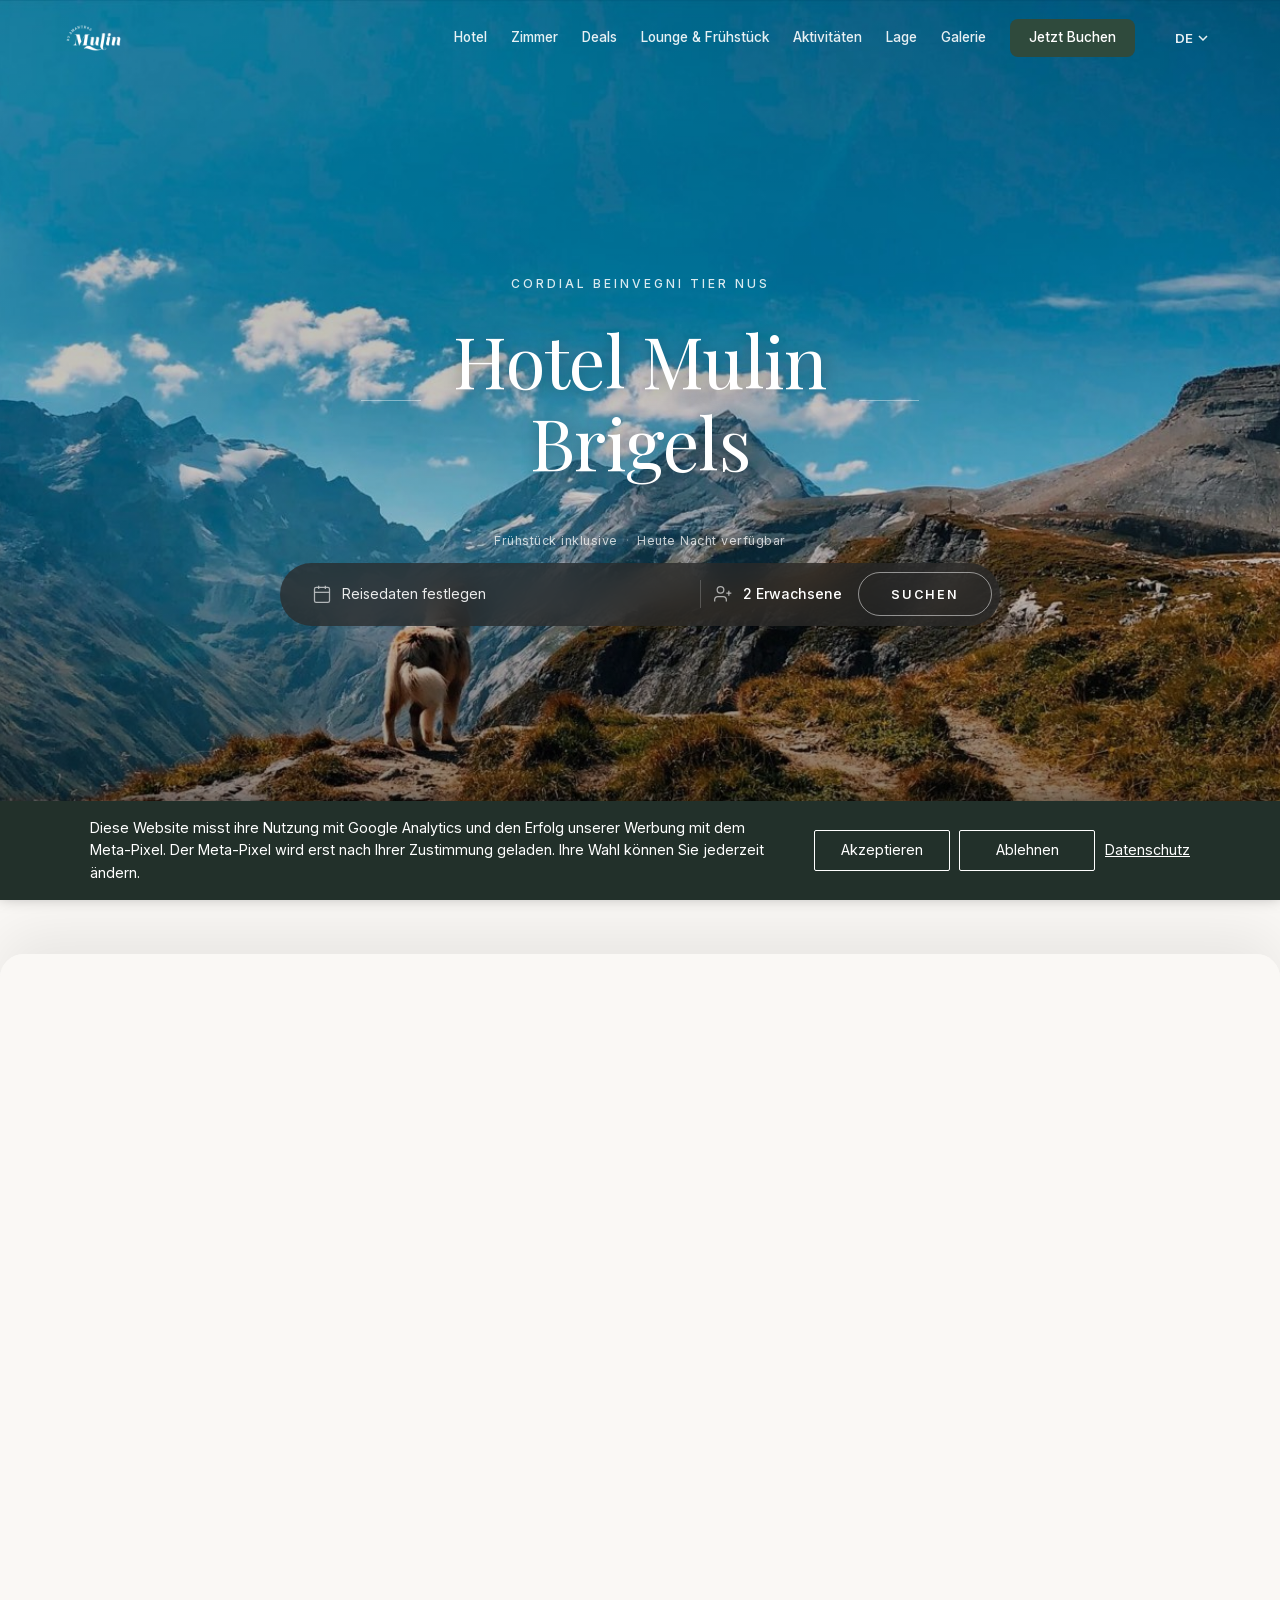
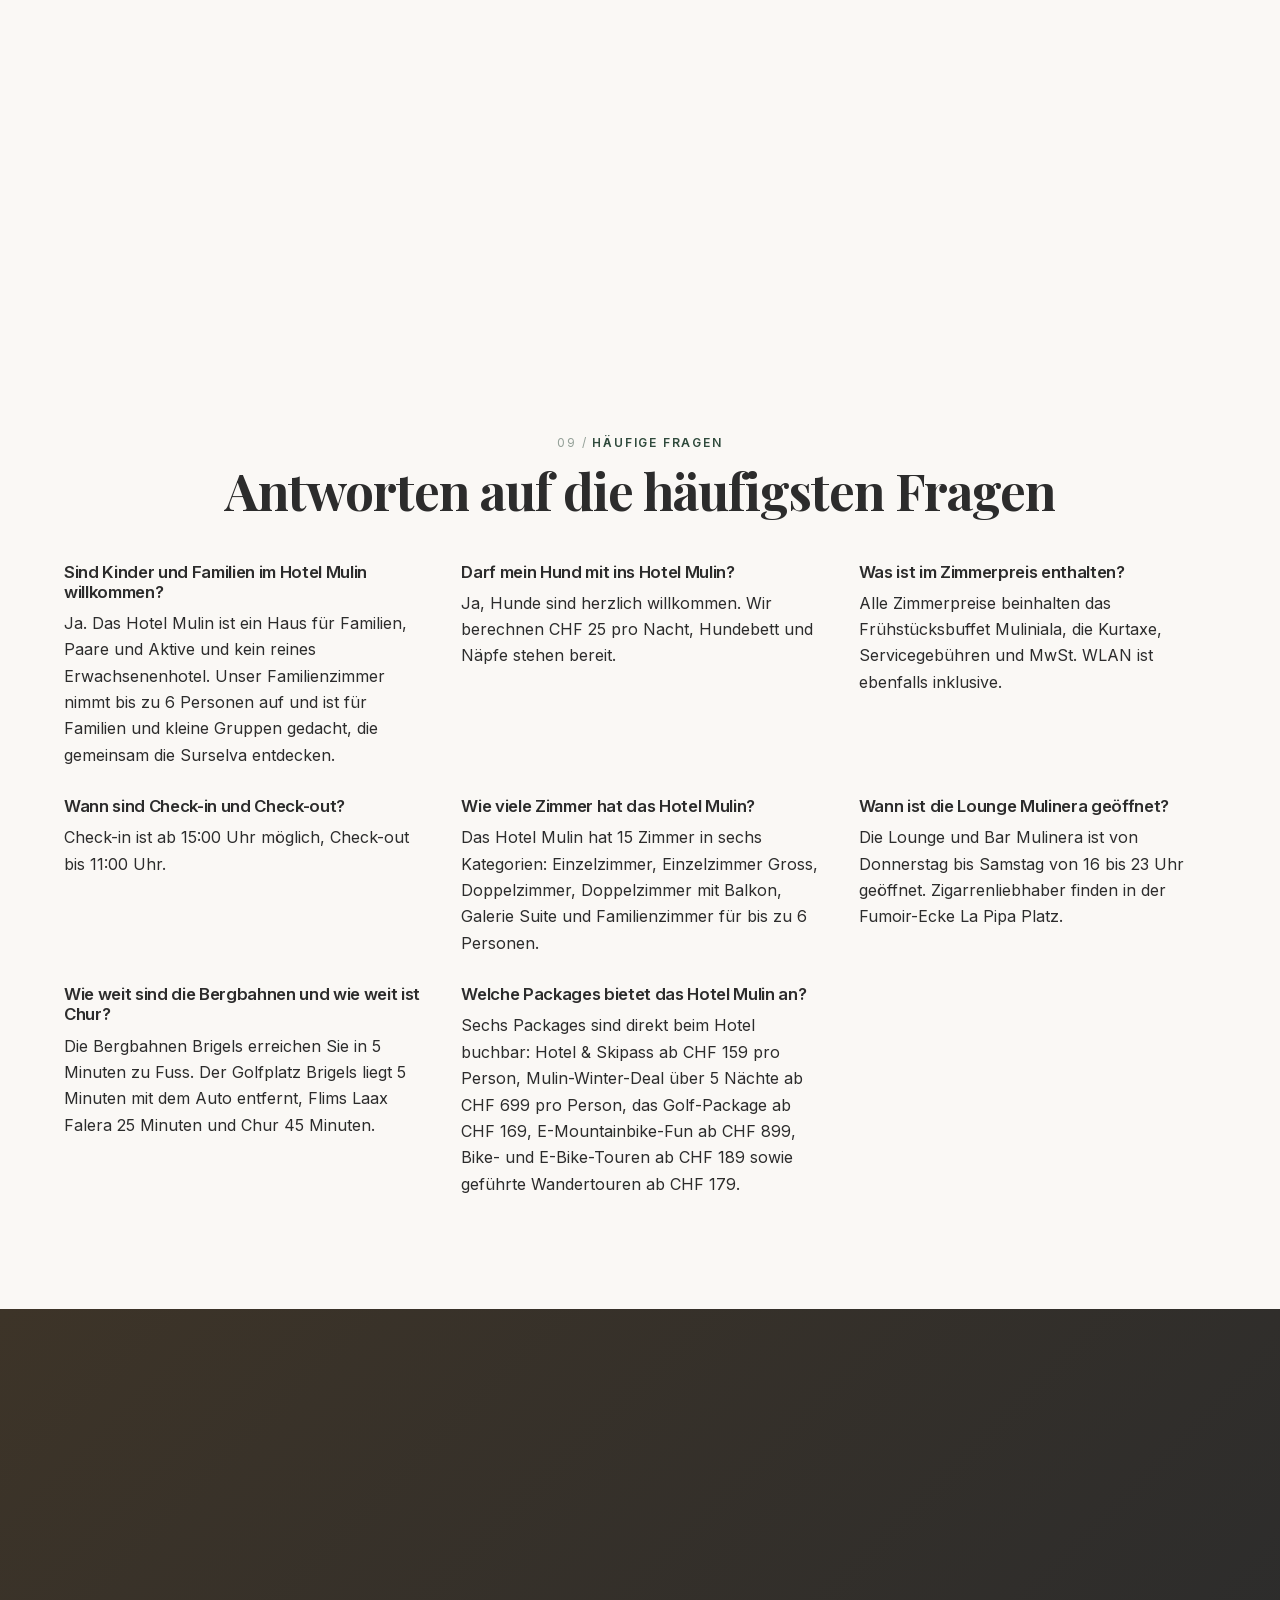
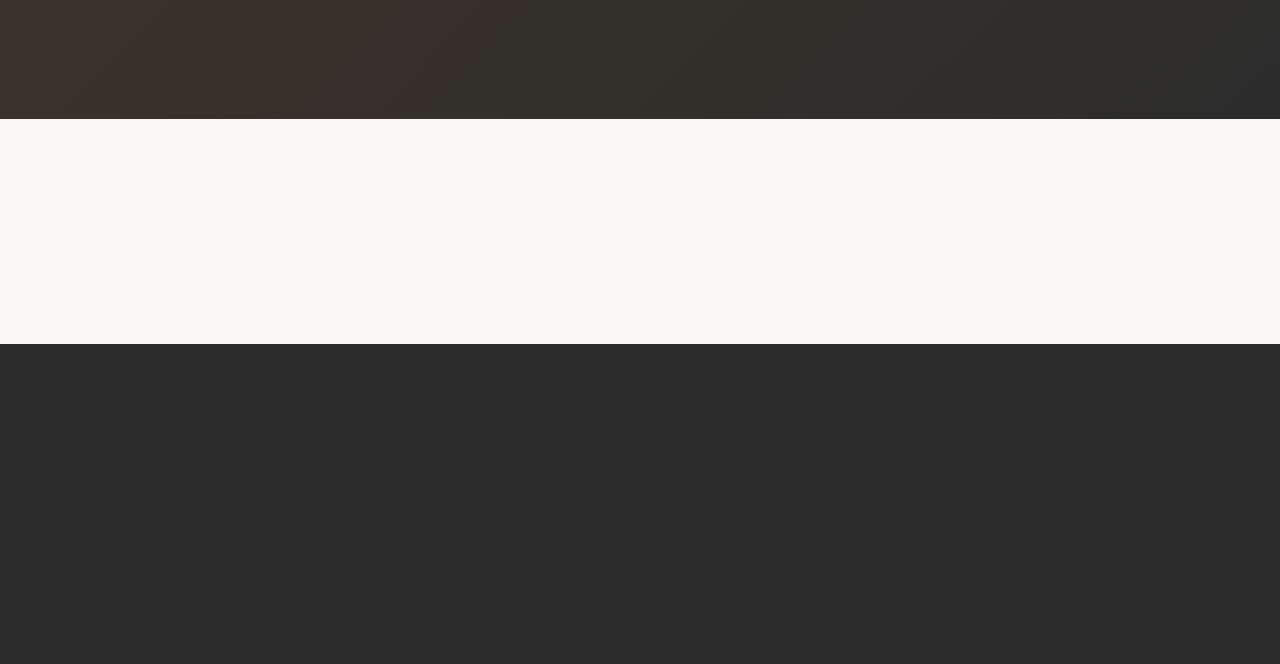
==== commit 66c236ee: "feat(geo): state the family and dog positioning in crawlable text and schema AI answers still descri" ====
--- a/index.html
+++ b/index.html
@@ -22,7 +22,11 @@
   <meta property="og:image" content="https://hotelmulin.ch/assets/images/hero-berge-1280.jpg">
   <meta property="og:url" content="https://hotelmulin.ch/">
   <meta property="og:locale" content="de_CH">
-  <meta property="og:locale:alternate" content="en_US">
+  <!-- Kein og:locale:alternate mehr. Die Behauptung "en_US" liess eine englische
+       Fassung unter eigener Adresse erwarten, es gibt aber keine: /en/ antwortet
+       mit 404, Englisch entsteht nur clientseitig ueber js/i18n.js auf derselben
+       URL. Eine unbelegbare Sprachangabe schadet mehr, als sie nuetzt. Entfernt
+       10.09.2026 im Zuge der GEO-Massnahmen. -->
 
   <!-- Twitter Card -->
   <meta name="twitter:card" content="summary_large_image">
@@ -64,8 +68,9 @@
   {
     "@context": "https://schema.org",
     "@type": "Hotel",
+    "@id": "https://hotelmulin.ch/#hotel",
     "name": "Hotel Mulin by Amanthos",
-    "description": "Alpines Lifestyle-Hotel in Brigels (Surselva), der Hotspot für Genuss-Aktive.",
+    "description": "Alpines Lifestyle-Hotel in Brigels (Surselva), der Hotspot für Genuss-Aktive. 15 Zimmer vom Einzelzimmer bis zum Familienzimmer für bis zu 6 Personen. Kinder und Familien sind willkommen, Hunde ebenfalls (CHF 25 pro Nacht).",
     "url": "https://hotelmulin.ch",
     "telephone": "+41415627662",
     "email": "mulin@amanthos.com",
@@ -85,14 +90,189 @@
       {"@type": "LocationFeatureSpecification", "name": "Free Wi-Fi", "value": true},
       {"@type": "LocationFeatureSpecification", "name": "Breakfast Included", "value": true},
       {"@type": "LocationFeatureSpecification", "name": "Lounge & Bar", "value": true},
-      {"@type": "LocationFeatureSpecification", "name": "Pets Allowed", "value": true}
+      {"@type": "LocationFeatureSpecification", "name": "Pets Allowed", "value": true},
+      {"@type": "LocationFeatureSpecification", "name": "Family Rooms", "value": true}
     ],
+    "petsAllowed": true,
+    "numberOfRooms": 15,
     "checkinTime": "15:00",
     "checkoutTime": "11:00",
-    "priceRange": "CHF 98 - CHF 350",
+    "priceRange": "CHF 98 - CHF 718",
     "currenciesAccepted": "CHF",
     "paymentAccepted": "Credit Card, Debit Card",
-    "image": "https://hotelmulin.ch/assets/images/hero-berge-1280.jpg"
+    "image": "https://hotelmulin.ch/assets/images/hero-berge-1280.jpg",
+    "makesOffer": [
+      {
+        "@type": "Offer",
+        "name": "Hotel & Skipass",
+        "description": "Ab 1 Nacht mit Gourmet-Frühstück, Welcome-Drink in der Lounge La Pipa, Hotel-Skipass für die Bergbahnen Brigels, Ortsbus gratis und 10% Rabatt in ausgewählten Sportgeschäften. Anreise Sonntag bis Donnerstag.",
+        "url": "https://hotelmulin.ch/#deals",
+        "priceCurrency": "CHF",
+        "priceSpecification": {
+          "@type": "UnitPriceSpecification",
+          "minPrice": 159,
+          "priceCurrency": "CHF",
+          "unitText": "pro Person"
+        },
+        "availability": "https://schema.org/InStock",
+        "seller": {"@id": "https://hotelmulin.ch/#hotel"}
+      },
+      {
+        "@type": "Offer",
+        "name": "Mulin-Winter-Deal",
+        "description": "5 Nächte mit Gourmet-Frühstück, Begrüssungsapéro in der Lounge Mulinera, 5-Tages-Skipass für die Bergbahnen Brigels, Ortsbus gratis und 10% Rabatt in ausgewählten Sportgeschäften. Januar ab CHF 699, Februar ab CHF 799, März ab CHF 749.",
+        "url": "https://hotelmulin.ch/#deals",
+        "priceCurrency": "CHF",
+        "priceSpecification": {
+          "@type": "UnitPriceSpecification",
+          "minPrice": 699,
+          "priceCurrency": "CHF",
+          "unitText": "pro Person für 5 Nächte"
+        },
+        "availability": "https://schema.org/InStock",
+        "seller": {"@id": "https://hotelmulin.ch/#hotel"}
+      },
+      {
+        "@type": "Offer",
+        "name": "Abschlag. Hole in one.",
+        "description": "Golf senza cun fins: Übernachtung mit Gourmet-Frühstück, Welcome-Drink in der Lounge La Pipa, Greenfee auf dem Golfplatz Brigels, Mietrucksack und Surselva-Gästekarte.",
+        "url": "https://hotelmulin.ch/#deals",
+        "priceCurrency": "CHF",
+        "priceSpecification": {
+          "@type": "UnitPriceSpecification",
+          "minPrice": 169,
+          "priceCurrency": "CHF",
+          "unitText": "pro Person"
+        },
+        "availability": "https://schema.org/InStock",
+        "seller": {"@id": "https://hotelmulin.ch/#hotel"}
+      },
+      {
+        "@type": "Offer",
+        "name": "Bergauf. Bergab. Mittendurch.",
+        "description": "E-Mountainbike-Fun: 5 Nächte mit Gourmet-Frühstück, Welcome-Drink, 2 geführte E-MTB-Touren mit lokalem Guide, 3 Tage Miet-E-Hardtail, Energieriegel und isotonische Getränke, Mietrucksack und Surselva-Gästekarte.",
+        "url": "https://hotelmulin.ch/#deals",
+        "priceCurrency": "CHF",
+        "priceSpecification": {
+          "@type": "UnitPriceSpecification",
+          "minPrice": 899,
+          "priceCurrency": "CHF",
+          "unitText": "pro Person für 5 Nächte"
+        },
+        "availability": "https://schema.org/InStock",
+        "seller": {"@id": "https://hotelmulin.ch/#hotel"}
+      },
+      {
+        "@type": "Offer",
+        "name": "Bike & E-Bike-Touren",
+        "description": "Wöchentliche Touren in verschiedenen Schwierigkeitsgraden mit professionellen Bike-Guides, Werkstatt- und Bikewash-Station im Hotel, Energieriegel und Getränke, Surselva-Gästekarte. E-Bike-Miete ab CHF 50/Tag. Buchung telefonisch, mind. 5 Tage im Voraus.",
+        "url": "https://hotelmulin.ch/#deals",
+        "priceCurrency": "CHF",
+        "priceSpecification": {
+          "@type": "UnitPriceSpecification",
+          "minPrice": 189,
+          "priceCurrency": "CHF",
+          "unitText": "pro Person inkl. Übernachtung und Frühstück"
+        },
+        "availability": "https://schema.org/InStock",
+        "seller": {"@id": "https://hotelmulin.ch/#hotel"}
+      },
+      {
+        "@type": "Offer",
+        "name": "Geführte Wandertouren",
+        "description": "Geführte Touren mit professionellen Guides, Lunchpaket, Energieriegel und Getränken, Mietrucksack und Surselva-Gästekarte. Routenwahl auf Anfrage. Buchung telefonisch, mind. 5 Tage im Voraus.",
+        "url": "https://hotelmulin.ch/#deals",
+        "priceCurrency": "CHF",
+        "priceSpecification": {
+          "@type": "UnitPriceSpecification",
+          "minPrice": 179,
+          "priceCurrency": "CHF",
+          "unitText": "pro Person inkl. Übernachtung und Frühstück"
+        },
+        "availability": "https://schema.org/InStock",
+        "seller": {"@id": "https://hotelmulin.ch/#hotel"}
+      }
+    ]
+  }
+  </script>
+
+  <!-- FAQPage. Der Wortlaut ist mit dem sichtbaren Abschnitt #faq identisch und mit
+       locales/de.json (Schluessel faq.*) gleichgezogen: Googles Richtlinie verlangt,
+       dass ausgezeichnete Fragen und Antworten so auf der Seite stehen. Wer hier
+       etwas aendert, aendert beide Stellen mit.
+       Storno- und Zahlungsbedingungen fehlen bewusst: sie stehen nirgends auf der
+       Seite, und eine erfundene Frist waere schlimmer als eine fehlende. -->
+  <script type="application/ld+json">
+  {
+    "@context": "https://schema.org",
+    "@type": "FAQPage",
+    "@id": "https://hotelmulin.ch/#faq",
+    "mainEntity": [
+      {
+        "@type": "Question",
+        "name": "Sind Kinder und Familien im Hotel Mulin willkommen?",
+        "acceptedAnswer": {
+          "@type": "Answer",
+          "text": "Ja. Das Hotel Mulin ist ein Haus für Familien, Paare und Aktive und kein reines Erwachsenenhotel. Unser Familienzimmer nimmt bis zu 6 Personen auf und ist für Familien und kleine Gruppen gedacht, die gemeinsam die Surselva entdecken."
+        }
+      },
+      {
+        "@type": "Question",
+        "name": "Darf mein Hund mit ins Hotel Mulin?",
+        "acceptedAnswer": {
+          "@type": "Answer",
+          "text": "Ja, Hunde sind herzlich willkommen. Wir berechnen CHF 25 pro Nacht, Hundebett und Näpfe stehen bereit."
+        }
+      },
+      {
+        "@type": "Question",
+        "name": "Was ist im Zimmerpreis enthalten?",
+        "acceptedAnswer": {
+          "@type": "Answer",
+          "text": "Alle Zimmerpreise beinhalten das Frühstücksbuffet Muliniala, die Kurtaxe, Servicegebühren und MwSt. WLAN ist ebenfalls inklusive."
+        }
+      },
+      {
+        "@type": "Question",
+        "name": "Wann sind Check-in und Check-out?",
+        "acceptedAnswer": {
+          "@type": "Answer",
+          "text": "Check-in ist ab 15:00 Uhr möglich, Check-out bis 11:00 Uhr."
+        }
+      },
+      {
+        "@type": "Question",
+        "name": "Wie viele Zimmer hat das Hotel Mulin?",
+        "acceptedAnswer": {
+          "@type": "Answer",
+          "text": "Das Hotel Mulin hat 15 Zimmer in sechs Kategorien: Einzelzimmer, Einzelzimmer Gross, Doppelzimmer, Doppelzimmer mit Balkon, Galerie Suite und Familienzimmer für bis zu 6 Personen."
+        }
+      },
+      {
+        "@type": "Question",
+        "name": "Wann ist die Lounge Mulinera geöffnet?",
+        "acceptedAnswer": {
+          "@type": "Answer",
+          "text": "Die Lounge und Bar Mulinera ist von Donnerstag bis Samstag von 16 bis 23 Uhr geöffnet. Zigarrenliebhaber finden in der Fumoir-Ecke La Pipa Platz."
+        }
+      },
+      {
+        "@type": "Question",
+        "name": "Wie weit sind die Bergbahnen und wie weit ist Chur?",
+        "acceptedAnswer": {
+          "@type": "Answer",
+          "text": "Die Bergbahnen Brigels erreichen Sie in 5 Minuten zu Fuss. Der Golfplatz Brigels liegt 5 Minuten mit dem Auto entfernt, Flims Laax Falera 25 Minuten und Chur 45 Minuten."
+        }
+      },
+      {
+        "@type": "Question",
+        "name": "Welche Packages bietet das Hotel Mulin an?",
+        "acceptedAnswer": {
+          "@type": "Answer",
+          "text": "Sechs Packages sind direkt beim Hotel buchbar: Hotel & Skipass ab CHF 159 pro Person, Mulin-Winter-Deal über 5 Nächte ab CHF 699 pro Person, das Golf-Package ab CHF 169, E-Mountainbike-Fun ab CHF 899, Bike- und E-Bike-Touren ab CHF 189 sowie geführte Wandertouren ab CHF 179."
+        }
+      }
+    ]
   }
   </script>
   <style>
@@ -104,6 +284,12 @@
     /* Mulin logo: white asset, darkened via filter when nav is scrolled */
     .nav-logo img { height: 44px; width: auto; }
     #logoColor { filter: brightness(0); }
+    /* FAQ. Steht hier und nicht in css/style.css, weil die Seite die minifizierte
+       Fassung laedt: eine Regel nur in der Quelldatei waere wirkungslos, und ein
+       Minify-Lauf gehoert nicht in eine Inhaltsaenderung. */
+    .faq-list { display:grid; grid-template-columns:repeat(auto-fit, minmax(320px, 1fr)); gap:1.75rem 2.5rem; margin-top:2.5rem; }
+    .faq-item h3 { font-family:var(--font-body); font-size:1.05rem; font-weight:600; margin:0 0 .5rem; color:var(--color-text); }
+    .faq-item p { margin:0; line-height:1.65; }
   </style>
   <!-- Sentry: error + performance monitoring. Config in js/sentry-init.js -->
   <script src="https://browser.sentry-cdn.com/10.68.0/bundle.tracing.min.js"
@@ -324,6 +510,11 @@
     <div class="container">
       <p class="section-label" data-num="02" data-animate data-i18n="rooms.label">Unsere Zimmer</p>
       <h2 class="section-title" data-animate data-i18n="rooms.title">Wählen Sie Ihr perfektes Zimmer</h2>
+      <!-- Diese Zeile ist GEO-Substanz, keine Deko: KI-Zusammenfassungen beschreiben das
+           Haus bis heute als Erwachsenenhotel, weil die alten Portaleintraege so heissen.
+           Zimmerzahl, Familienzimmer und Hunde muessen deshalb im sichtbaren Text stehen,
+           nicht nur in einer Zimmerliste, die per JavaScript nachgeladen wird. -->
+      <p class="section-subtitle" data-animate data-i18n="rooms.overview">15 Zimmer in sechs Kategorien, vom Einzelzimmer bis zum Familienzimmer für bis zu 6 Personen. Kinder und Familien sind willkommen, Hunde ebenfalls (CHF 25 pro Nacht).</p>
 
       <div class="rooms-tabs-wrap" data-animate>
         <div class="rooms-tabs" role="tablist">
@@ -359,6 +550,12 @@
         <div class="pricing-note">
           <svg aria-hidden="true" width="18" height="18" viewBox="0 0 24 24" fill="none" stroke="var(--color-primary)" stroke-width="2"><path d="M12 2l3.09 6.26L22 9.27l-5 4.87 1.18 6.88L12 17.77l-6.18 3.25L7 14.14 2 9.27l6.91-1.01L12 2z"/></svg>
           <span data-i18n="pricing.loyalty">Bestpreis-Garantie bei Direktbuchung über hotelmulin.ch</span>
+        </div>
+        <!-- Check-in und Check-out standen bisher nur im JSON-LD. Eine Zeit, die kein
+             Gast lesen kann, beantwortet auch keine Frage. -->
+        <div class="pricing-note">
+          <svg aria-hidden="true" width="18" height="18" viewBox="0 0 24 24" fill="none" stroke="var(--color-primary)" stroke-width="2"><circle cx="12" cy="12" r="10"/><polyline points="12 6 12 12 16 14"/></svg>
+          <span data-i18n="pricing.checkin">Check-in ab 15:00 Uhr, Check-out bis 11:00 Uhr</span>
         </div>
       </div>
 
@@ -713,6 +910,55 @@
     </div>
   </section>
 
+  <!-- ========== FAQ ==========
+       Wortgleich mit dem FAQPage-Schema im Kopf der Seite. Bewusst offen dargestellt
+       und nicht als Akkordeon: zugeklappter Text ist fuer Leser wie fuer zitierende
+       Systeme schwaechere Substanz, und ein Akkordeon braeuchte JavaScript, das hier
+       nichts gewinnt. -->
+  <section class="section" id="faq">
+    <div class="container">
+      <div class="section-center" data-animate>
+        <p class="section-label" style="justify-content:center" data-num="09" data-i18n="faq.label">Häufige Fragen</p>
+        <h2 class="section-title" data-i18n="faq.title">Antworten auf die häufigsten Fragen</h2>
+      </div>
+
+      <div class="faq-list" data-animate>
+        <div class="faq-item">
+          <h3 data-i18n="faq.q_family">Sind Kinder und Familien im Hotel Mulin willkommen?</h3>
+          <p data-i18n="faq.a_family">Ja. Das Hotel Mulin ist ein Haus für Familien, Paare und Aktive und kein reines Erwachsenenhotel. Unser Familienzimmer nimmt bis zu 6 Personen auf und ist für Familien und kleine Gruppen gedacht, die gemeinsam die Surselva entdecken.</p>
+        </div>
+        <div class="faq-item">
+          <h3 data-i18n="faq.q_dogs">Darf mein Hund mit ins Hotel Mulin?</h3>
+          <p data-i18n="faq.a_dogs">Ja, Hunde sind herzlich willkommen. Wir berechnen CHF 25 pro Nacht, Hundebett und Näpfe stehen bereit.</p>
+        </div>
+        <div class="faq-item">
+          <h3 data-i18n="faq.q_included">Was ist im Zimmerpreis enthalten?</h3>
+          <p data-i18n="faq.a_included">Alle Zimmerpreise beinhalten das Frühstücksbuffet Muliniala, die Kurtaxe, Servicegebühren und MwSt. WLAN ist ebenfalls inklusive.</p>
+        </div>
+        <div class="faq-item">
+          <h3 data-i18n="faq.q_checkin">Wann sind Check-in und Check-out?</h3>
+          <p data-i18n="faq.a_checkin">Check-in ist ab 15:00 Uhr möglich, Check-out bis 11:00 Uhr.</p>
+        </div>
+        <div class="faq-item">
+          <h3 data-i18n="faq.q_rooms">Wie viele Zimmer hat das Hotel Mulin?</h3>
+          <p data-i18n="faq.a_rooms">Das Hotel Mulin hat 15 Zimmer in sechs Kategorien: Einzelzimmer, Einzelzimmer Gross, Doppelzimmer, Doppelzimmer mit Balkon, Galerie Suite und Familienzimmer für bis zu 6 Personen.</p>
+        </div>
+        <div class="faq-item">
+          <h3 data-i18n="faq.q_lounge">Wann ist die Lounge Mulinera geöffnet?</h3>
+          <p data-i18n="faq.a_lounge">Die Lounge und Bar Mulinera ist von Donnerstag bis Samstag von 16 bis 23 Uhr geöffnet. Zigarrenliebhaber finden in der Fumoir-Ecke La Pipa Platz.</p>
+        </div>
+        <div class="faq-item">
+          <h3 data-i18n="faq.q_distance">Wie weit sind die Bergbahnen und wie weit ist Chur?</h3>
+          <p data-i18n="faq.a_distance">Die Bergbahnen Brigels erreichen Sie in 5 Minuten zu Fuss. Der Golfplatz Brigels liegt 5 Minuten mit dem Auto entfernt, Flims Laax Falera 25 Minuten und Chur 45 Minuten.</p>
+        </div>
+        <div class="faq-item">
+          <h3 data-i18n="faq.q_packages">Welche Packages bietet das Hotel Mulin an?</h3>
+          <p data-i18n="faq.a_packages">Sechs Packages sind direkt beim Hotel buchbar: Hotel &amp; Skipass ab CHF 159 pro Person, Mulin-Winter-Deal über 5 Nächte ab CHF 699 pro Person, das Golf-Package ab CHF 169, E-Mountainbike-Fun ab CHF 899, Bike- und E-Bike-Touren ab CHF 189 sowie geführte Wandertouren ab CHF 179.</p>
+        </div>
+      </div>
+    </div>
+  </section>
+
   <!-- ========== FINAL CTA ========== -->
   <section class="section cta-final" id="final-cta">
     <div class="container" style="text-align:center">
@@ -758,6 +1004,7 @@
             <li><a href="#dining" data-i18n="nav.dining">Lounge & Frühstück</a></li>
             <li><a href="#gallery" data-i18n="nav.gallery">Galerie</a></li>
             <li><a href="#location" data-i18n="nav.location">Lage</a></li>
+            <li><a href="#faq" data-i18n="faq.label">Häufige Fragen</a></li>
           </ul>
         </div>
 
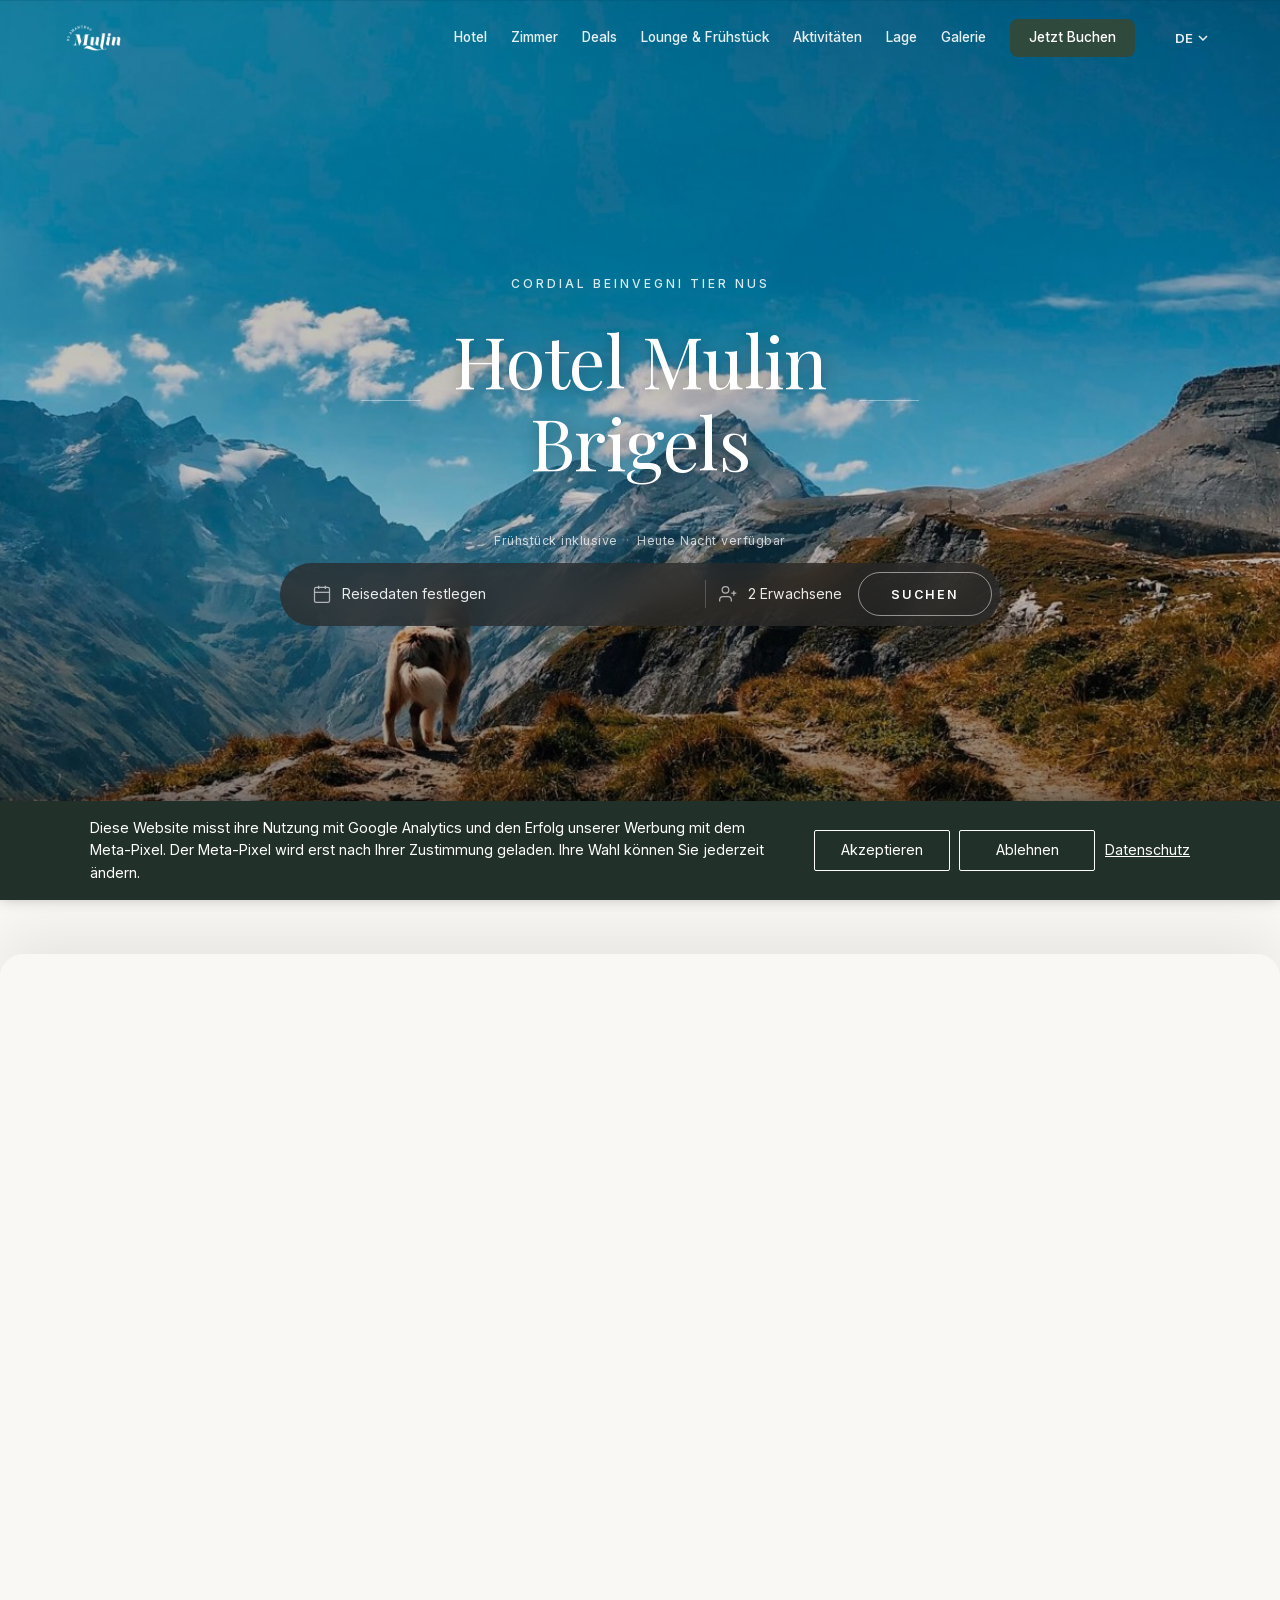
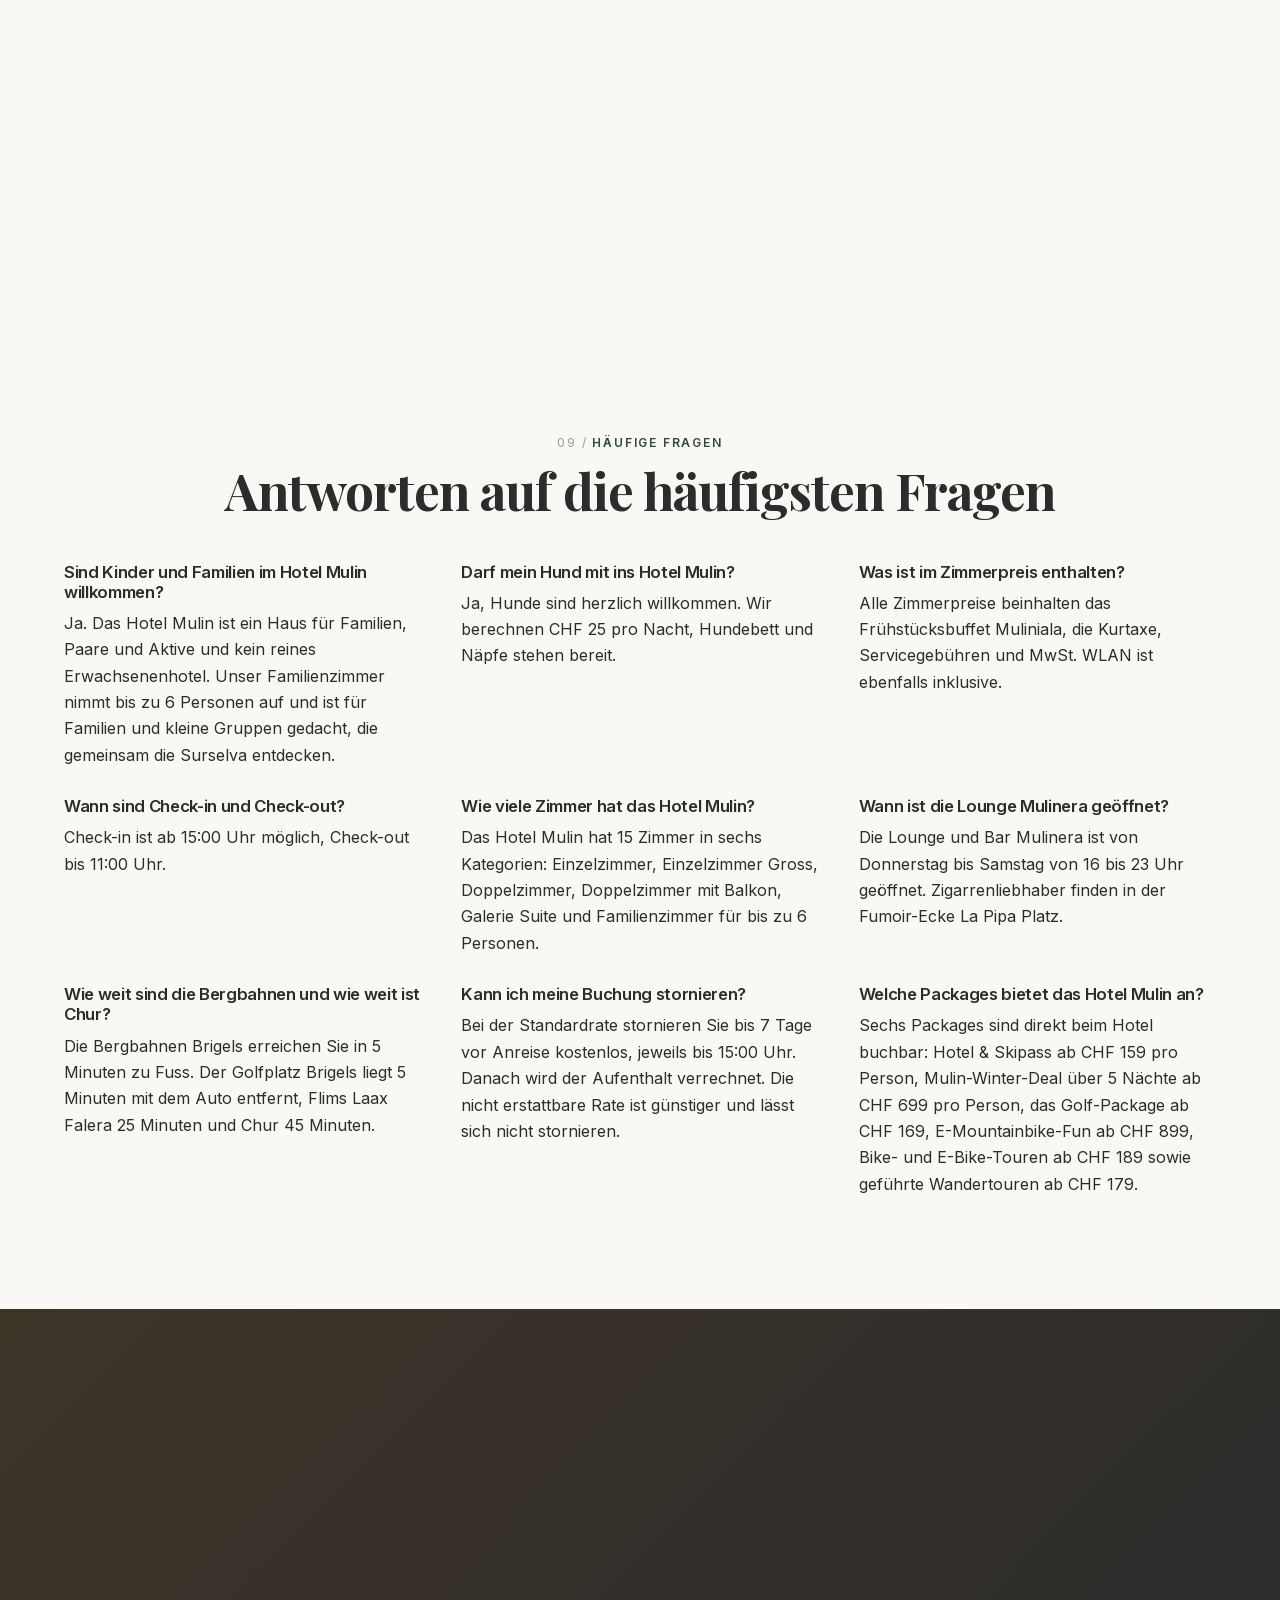
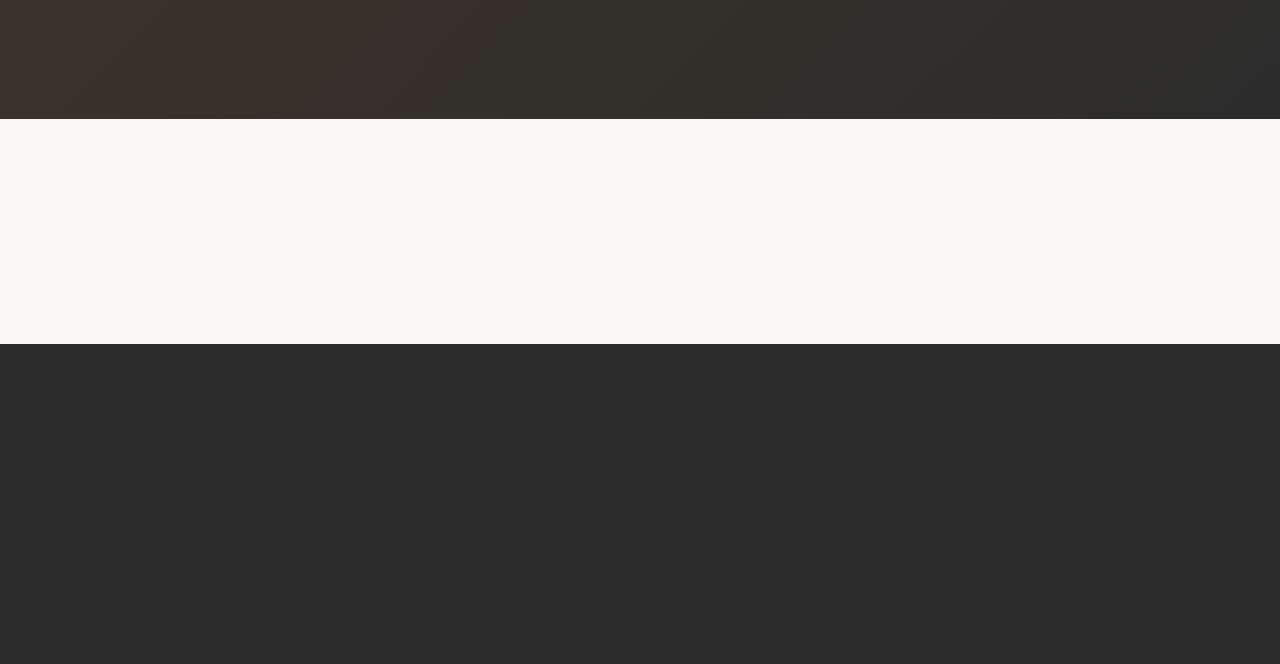
==== commit d521468b: "fix(mulin): 16 rooms, not 15, and the cancellation terms we were missing Both facts came out of Apal" ====
--- a/index.html
+++ b/index.html
@@ -70,7 +70,7 @@
     "@type": "Hotel",
     "@id": "https://hotelmulin.ch/#hotel",
     "name": "Hotel Mulin by Amanthos",
-    "description": "Alpines Lifestyle-Hotel in Brigels (Surselva), der Hotspot für Genuss-Aktive. 15 Zimmer vom Einzelzimmer bis zum Familienzimmer für bis zu 6 Personen. Kinder und Familien sind willkommen, Hunde ebenfalls (CHF 25 pro Nacht).",
+    "description": "Alpines Lifestyle-Hotel in Brigels (Surselva), der Hotspot für Genuss-Aktive. 16 Zimmer vom Einzelzimmer bis zum Familienzimmer für bis zu 6 Personen. Kinder und Familien sind willkommen, Hunde ebenfalls (CHF 25 pro Nacht).",
     "url": "https://hotelmulin.ch",
     "telephone": "+41415627662",
     "email": "mulin@amanthos.com",
@@ -94,7 +94,7 @@
       {"@type": "LocationFeatureSpecification", "name": "Family Rooms", "value": true}
     ],
     "petsAllowed": true,
-    "numberOfRooms": 15,
+    "numberOfRooms": 16,
     "checkinTime": "15:00",
     "checkoutTime": "11:00",
     "priceRange": "CHF 98 - CHF 718",
@@ -245,7 +245,15 @@
         "name": "Wie viele Zimmer hat das Hotel Mulin?",
         "acceptedAnswer": {
           "@type": "Answer",
-          "text": "Das Hotel Mulin hat 15 Zimmer in sechs Kategorien: Einzelzimmer, Einzelzimmer Gross, Doppelzimmer, Doppelzimmer mit Balkon, Galerie Suite und Familienzimmer für bis zu 6 Personen."
+          "text": "Das Hotel Mulin hat 16 Zimmer in sechs Kategorien: Einzelzimmer, Einzelzimmer Gross, Doppelzimmer, Doppelzimmer mit Balkon, Galerie Suite und Familienzimmer für bis zu 6 Personen."
+        }
+      },
+      {
+        "@type": "Question",
+        "name": "Kann ich meine Buchung stornieren?",
+        "acceptedAnswer": {
+          "@type": "Answer",
+          "text": "Bei der Standardrate stornieren Sie bis 7 Tage vor Anreise kostenlos, jeweils bis 15:00 Uhr. Danach wird der Aufenthalt verrechnet. Die nicht erstattbare Rate ist günstiger und lässt sich nicht stornieren."
         }
       },
       {
@@ -514,7 +522,7 @@
            Haus bis heute als Erwachsenenhotel, weil die alten Portaleintraege so heissen.
            Zimmerzahl, Familienzimmer und Hunde muessen deshalb im sichtbaren Text stehen,
            nicht nur in einer Zimmerliste, die per JavaScript nachgeladen wird. -->
-      <p class="section-subtitle" data-animate data-i18n="rooms.overview">15 Zimmer in sechs Kategorien, vom Einzelzimmer bis zum Familienzimmer für bis zu 6 Personen. Kinder und Familien sind willkommen, Hunde ebenfalls (CHF 25 pro Nacht).</p>
+      <p class="section-subtitle" data-animate data-i18n="rooms.overview">16 Zimmer in sechs Kategorien, vom Einzelzimmer bis zum Familienzimmer für bis zu 6 Personen. Kinder und Familien sind willkommen, Hunde ebenfalls (CHF 25 pro Nacht).</p>
 
       <div class="rooms-tabs-wrap" data-animate>
         <div class="rooms-tabs" role="tablist">
@@ -941,7 +949,7 @@
         </div>
         <div class="faq-item">
           <h3 data-i18n="faq.q_rooms">Wie viele Zimmer hat das Hotel Mulin?</h3>
-          <p data-i18n="faq.a_rooms">Das Hotel Mulin hat 15 Zimmer in sechs Kategorien: Einzelzimmer, Einzelzimmer Gross, Doppelzimmer, Doppelzimmer mit Balkon, Galerie Suite und Familienzimmer für bis zu 6 Personen.</p>
+          <p data-i18n="faq.a_rooms">Das Hotel Mulin hat 16 Zimmer in sechs Kategorien: Einzelzimmer, Einzelzimmer Gross, Doppelzimmer, Doppelzimmer mit Balkon, Galerie Suite und Familienzimmer für bis zu 6 Personen.</p>
         </div>
         <div class="faq-item">
           <h3 data-i18n="faq.q_lounge">Wann ist die Lounge Mulinera geöffnet?</h3>
@@ -950,6 +958,10 @@
         <div class="faq-item">
           <h3 data-i18n="faq.q_distance">Wie weit sind die Bergbahnen und wie weit ist Chur?</h3>
           <p data-i18n="faq.a_distance">Die Bergbahnen Brigels erreichen Sie in 5 Minuten zu Fuss. Der Golfplatz Brigels liegt 5 Minuten mit dem Auto entfernt, Flims Laax Falera 25 Minuten und Chur 45 Minuten.</p>
+        </div>
+        <div class="faq-item">
+          <h3 data-i18n="faq.q_cancel">Kann ich meine Buchung stornieren?</h3>
+          <p data-i18n="faq.a_cancel">Bei der Standardrate stornieren Sie bis 7 Tage vor Anreise kostenlos, jeweils bis 15:00 Uhr. Danach wird der Aufenthalt verrechnet. Die nicht erstattbare Rate ist günstiger und lässt sich nicht stornieren.</p>
         </div>
         <div class="faq-item">
           <h3 data-i18n="faq.q_packages">Welche Packages bietet das Hotel Mulin an?</h3>
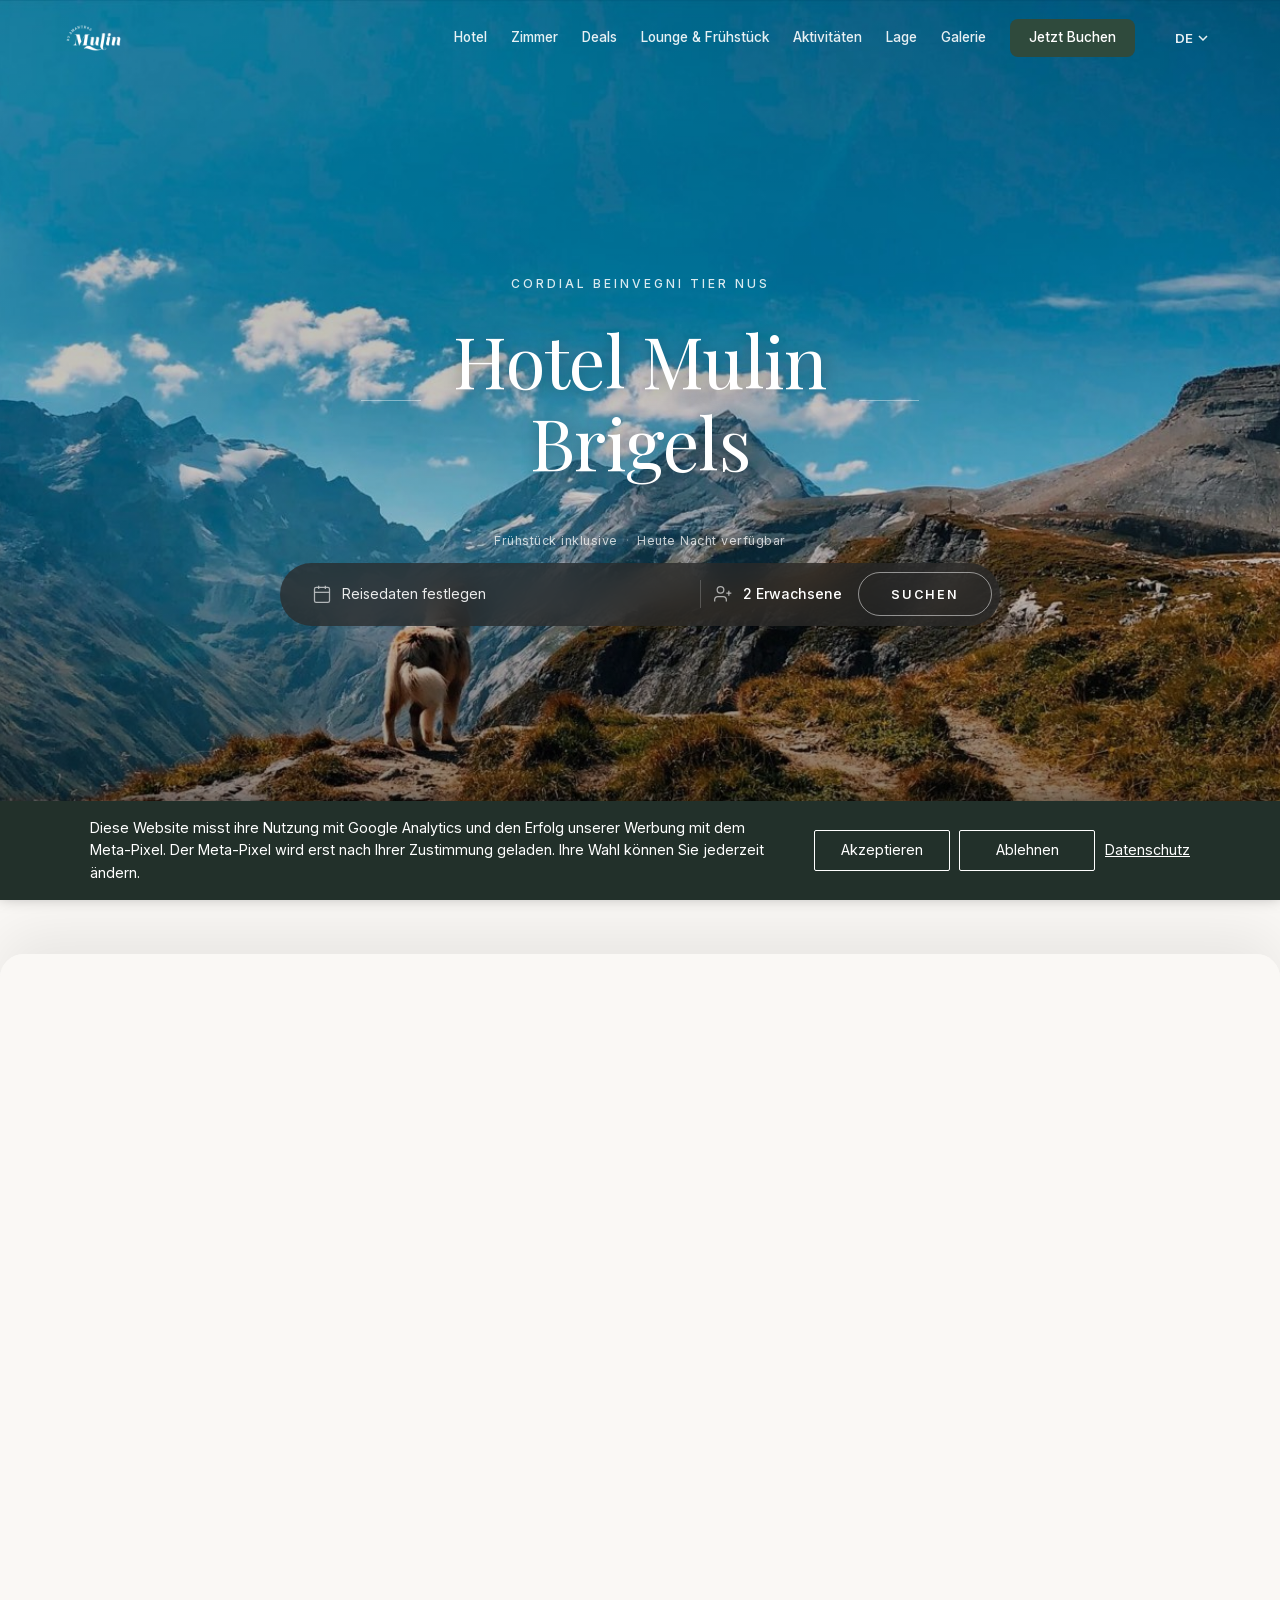
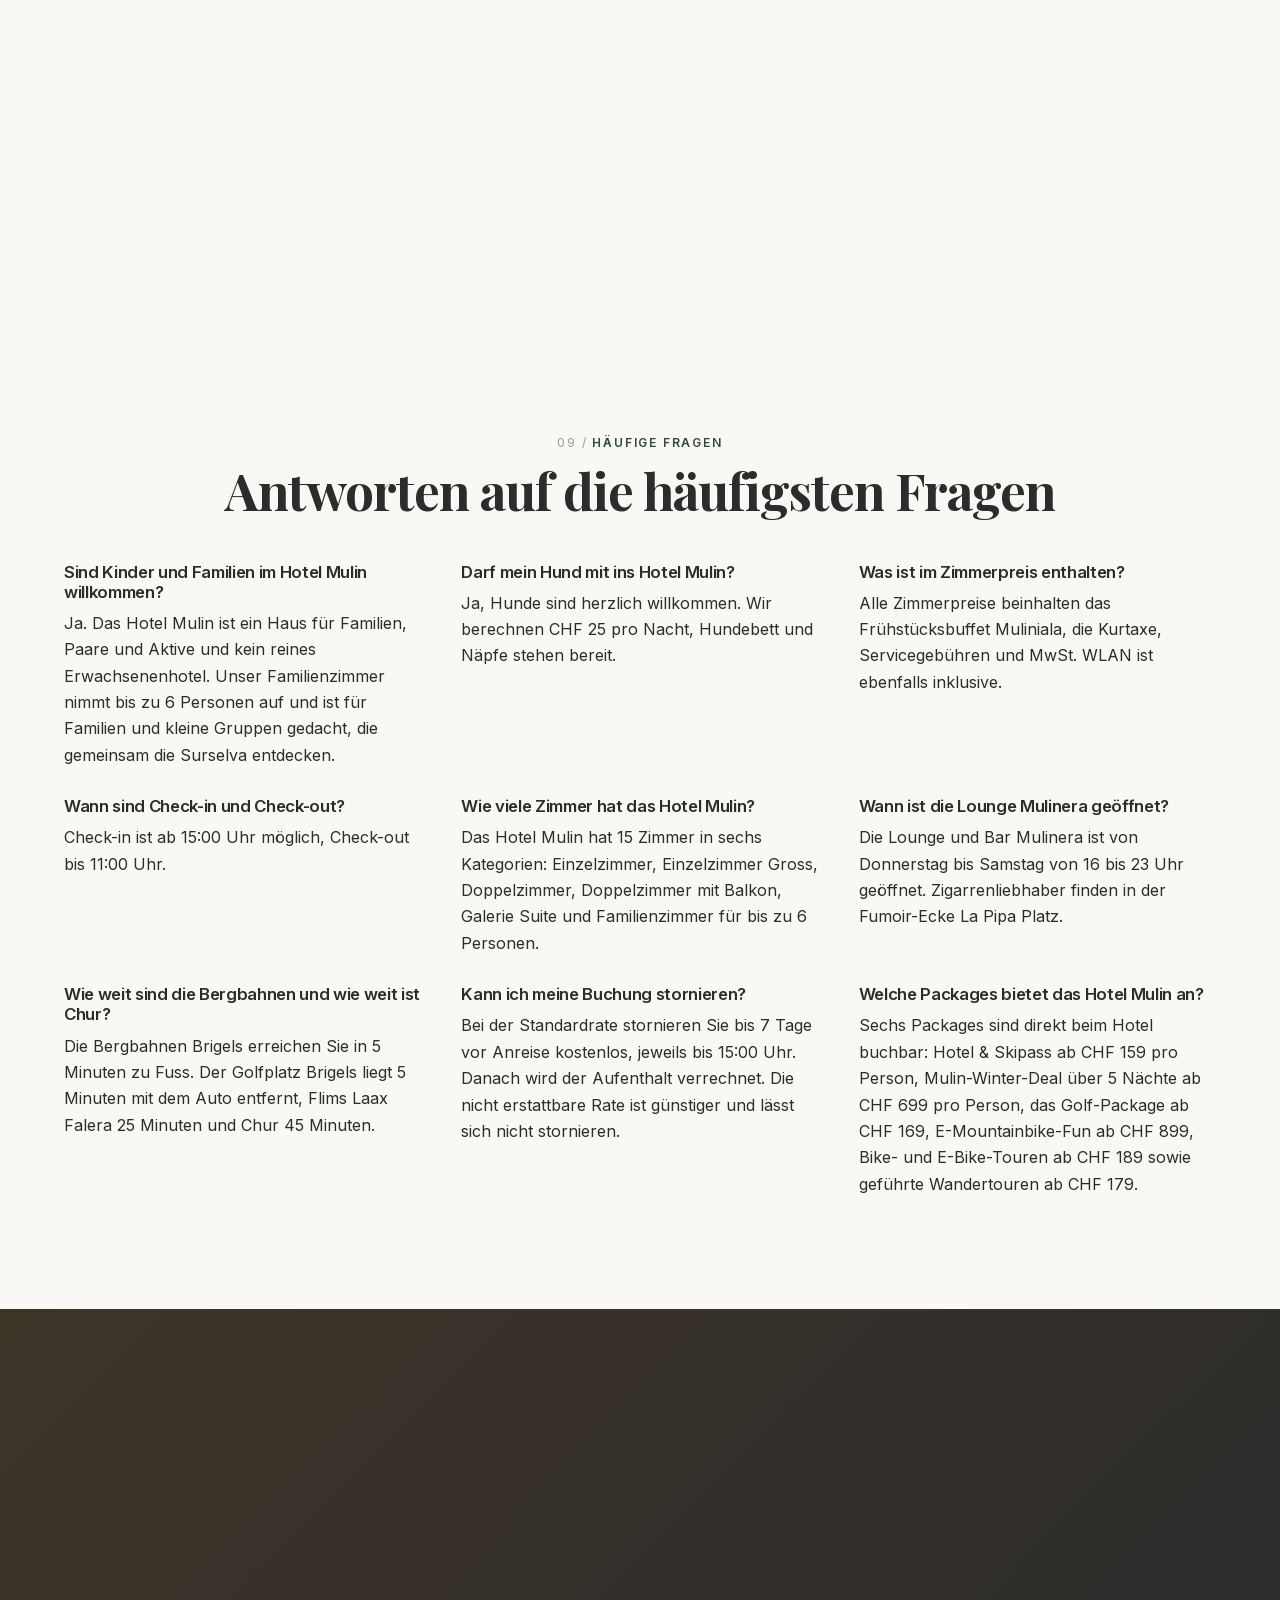
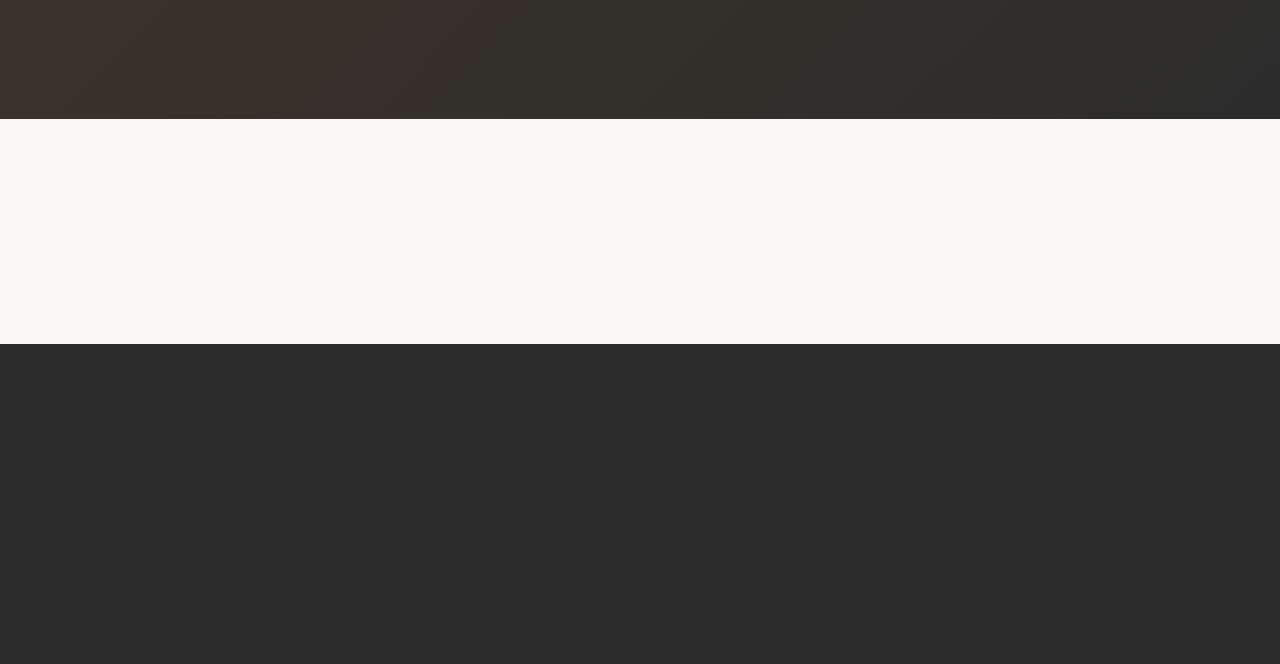
==== commit f86bd39f: "fix(copy): drop the em dashes, and rebuild the bundles that were stale Eighty-nine em dashes across " ====
--- a/index.html
+++ b/index.html
@@ -10,14 +10,14 @@
        Angelegt 02.09.2026, Domain-Kennung siehe Business Manager. -->
   <meta name="facebook-domain-verification" content="39m5vr4kpqsrv12xnhp8ps21m5ckfq">
   <title>Hotel Mulin Brigels | Der Hotspot für Genuss-Aktive in der Surselva</title>
-  <meta name="description" content="Hotel Mulin by Amanthos in Brigels — Alpines Lifestyle-Hotel in der Surselva. Frühstücksbuffet Muliniala, Lounge & Bar Mulinera. Direkt buchen zum besten Preis.">
+  <meta name="description" content="Hotel Mulin by Amanthos in Brigels, alpines Lifestyle-Hotel in der Surselva. Frühstücksbuffet Muliniala, Lounge & Bar Mulinera. Direkt buchen zum besten Preis.">
   <meta name="keywords" content="Hotel Brigels, Hotel Mulin, Breil/Brigels, Surselva, Graubünden, Hotel Graubünden, Brigels Übernachtung">
   <meta name="robots" content="index, follow">
   <link rel="canonical" href="https://hotelmulin.ch/">
 
   <!-- Open Graph -->
   <meta property="og:type" content="website">
-  <meta property="og:title" content="Hotel Mulin Brigels — Der Hotspot für Genuss-Aktive">
+  <meta property="og:title" content="Hotel Mulin Brigels, der Hotspot für Genuss-Aktive">
   <meta property="og:description" content="Alpines Lifestyle-Hotel in Brigels, Surselva. Frühstück inklusive, Lounge & Bar. Direkt buchen für den besten Preis.">
   <meta property="og:image" content="https://hotelmulin.ch/assets/images/hero-berge-1280.jpg">
   <meta property="og:url" content="https://hotelmulin.ch/">
@@ -97,7 +97,7 @@
     "numberOfRooms": 16,
     "checkinTime": "15:00",
     "checkoutTime": "11:00",
-    "priceRange": "CHF 98 - CHF 718",
+    "priceRange": "CHF 68 - CHF 658",
     "currenciesAccepted": "CHF",
     "paymentAccepted": "Credit Card, Debit Card",
     "image": "https://hotelmulin.ch/assets/images/hero-berge-1280.jpg",
@@ -553,7 +553,7 @@
         </div>
         <div class="pricing-note">
           <svg aria-hidden="true" width="18" height="18" viewBox="0 0 24 24" fill="none" stroke="var(--color-primary)" stroke-width="2"><circle cx="12" cy="12" r="10"/><path d="M8 12l2 2 4-4"/></svg>
-          <span data-i18n="pricing.dogs">Hunde sind herzlich willkommen (CHF 25/Nacht) — Hundebett und Näpfe stehen bereit</span>
+          <span data-i18n="pricing.dogs">Hunde sind herzlich willkommen (CHF 25/Nacht). Hundebett und Näpfe stehen bereit</span>
         </div>
         <div class="pricing-note">
           <svg aria-hidden="true" width="18" height="18" viewBox="0 0 24 24" fill="none" stroke="var(--color-primary)" stroke-width="2"><path d="M12 2l3.09 6.26L22 9.27l-5 4.87 1.18 6.88L12 17.77l-6.18 3.25L7 14.14 2 9.27l6.91-1.01L12 2z"/></svg>
@@ -569,7 +569,7 @@
 
       <div class="pricing-cards" data-animate>
         <div class="pricing-card">
-          <div class="pricing-card-price">CHF 98<small data-i18n="pricing.per_night">/Nacht</small></div>
+          <div class="pricing-card-price"><small data-i18n="pricing.from">ab</small> CHF 68<small data-i18n="pricing.per_night">/Nacht</small></div>
           <h3 data-i18n="rooms.tab_sgln">Einzelzimmer</h3>
           <ul class="pricing-checklist">
             <li><svg aria-hidden="true" width="14" height="14" viewBox="0 0 24 24" fill="none" stroke="#059669" stroke-width="2.5"><polyline points="20 6 9 17 4 12"/></svg> <span data-i18n="rooms.amenity_single_bed">Einzelbett</span></li>
@@ -583,7 +583,7 @@
 
         <div class="pricing-card featured">
           <div class="pricing-card-badge" data-i18n="pricing.popular">Beliebteste Wahl</div>
-          <div class="pricing-card-price">CHF 198<small data-i18n="pricing.per_night">/Nacht</small></div>
+          <div class="pricing-card-price"><small data-i18n="pricing.from">ab</small> CHF 114<small data-i18n="pricing.per_night">/Nacht</small></div>
           <h3 data-i18n="rooms.tab_dbrb">Doppelzimmer mit Balkon</h3>
           <ul class="pricing-checklist">
             <li><svg aria-hidden="true" width="14" height="14" viewBox="0 0 24 24" fill="none" stroke="#059669" stroke-width="2.5"><polyline points="20 6 9 17 4 12"/></svg> <span data-i18n="rooms.amenity_double_bed">Doppelbett</span></li>
@@ -596,7 +596,7 @@
         </div>
 
         <div class="pricing-card">
-          <div class="pricing-card-price">CHF 219<small data-i18n="pricing.per_night">/Nacht</small></div>
+          <div class="pricing-card-price"><small data-i18n="pricing.from">ab</small> CHF 116<small data-i18n="pricing.per_night">/Nacht</small></div>
           <h3 data-i18n="rooms.tab_glrs">Galerie Suite</h3>
           <ul class="pricing-checklist">
             <li><svg aria-hidden="true" width="14" height="14" viewBox="0 0 24 24" fill="none" stroke="#059669" stroke-width="2.5"><polyline points="20 6 9 17 4 12"/></svg> <span data-i18n="rooms.amenity_gallery_bed">Doppelbett auf Galerie</span></li>
@@ -617,7 +617,7 @@
     <div class="container">
       <p class="section-label" data-num="03" data-animate data-i18n="deals.label">Deals</p>
       <h2 class="section-title" data-animate data-i18n="deals.title">Unsere Packages</h2>
-      <p class="section-subtitle" data-animate data-i18n="deals.subtitle">Übernachtung, Gourmet-Frühstück und Erlebnis in einem — direkt beim Hotel buchbar.</p>
+      <p class="section-subtitle" data-animate data-i18n="deals.subtitle">Übernachtung, Gourmet-Frühstück und Erlebnis in einem. Direkt beim Hotel buchbar.</p>
 
       <div class="dining-menu" data-animate>
         <div class="dining-menu-grid">
@@ -690,7 +690,7 @@
         <div class="feature-text">
           <p class="section-label" data-num="03" data-i18n="dining.label">Frühstück Muliniala</p>
           <h2 data-i18n="dining.title">Energie für Ihre Abenteuer</h2>
-          <p data-i18n="dining.text">Unser Frühstücksbuffet Muliniala verwöhnt Sie jeden Morgen mit regionalen Spezialitäten aus der Surselva — frisches Brot, Bündner Käse und Fleisch, hausgemachte Konfitüren und vieles mehr. Der perfekte Start für einen aktiven Tag in den Bergen.</p>
+          <p data-i18n="dining.text">Unser Frühstücksbuffet Muliniala verwöhnt Sie jeden Morgen mit regionalen Spezialitäten aus der Surselva: frisches Brot, Bündner Käse und Fleisch, hausgemachte Konfitüren und vieles mehr. Der perfekte Start für einen aktiven Tag in den Bergen.</p>
           <div class="feature-highlights">
             <div class="feature-highlight">
               <div class="feature-highlight-icon">
@@ -765,11 +765,11 @@
         <div class="feature-text">
           <p class="section-label" data-num="05" data-i18n="wellness.label">Aktivitäten</p>
           <h2 data-i18n="wellness.title">Abenteuer direkt vor der Haustür</h2>
-          <p data-i18n="wellness.quote" style="font-style:italic">«Einmal Brigels, immer Brigels» — das sagt ein Stammgast, der das Sonnenplateau seit über 60 Jahren besucht.</p>
+          <p data-i18n="wellness.quote" style="font-style:italic">«Einmal Brigels, immer Brigels», das sagt ein Stammgast, der das Sonnenplateau seit über 60 Jahren besucht.</p>
           <p data-i18n="wellness.text">Brigels ist das ganze Jahr ein Paradies für Aktive: Im Winter 50 km breite, sonnige Pisten im Skigebiet Brigels-Waltensburg-Andiast, Langlaufloipen 30 m vom Hotel, Schlittelwege von 5 und 7 km, Schneeschuh- und Skitouren bis auf 3'100 m. Im Sommer Golf auf 1'300 m ü. M., hunderte Kilometer Bike- und Wanderwege am Fuss des Piz Tumpiv, River Rafting und Bergsteigen bis 3'400 m mit Bergführern. Unser Team stellt Ihnen gerne Ihr persönliches Wochenprogramm zusammen.</p>
           <div class="commit tip-box">
             <h3 data-i18n="tips.kaito_activities_title">Kaitos Tipp</h3>
-            <p data-i18n="tips.kaito_activities_text">Die nötige Ausrüstung für Ihr Sommer- und Winterabenteuer können Sie direkt in Brigels mieten — bei unseren Partnern im Dorf.</p>
+            <p data-i18n="tips.kaito_activities_text">Die nötige Ausrüstung für Ihr Sommer- und Winterabenteuer können Sie direkt in Brigels mieten, bei unseren Partnern im Dorf.</p>
           </div>
           <div class="feature-highlights">
             <div class="feature-highlight">
@@ -1006,7 +1006,7 @@
       <div class="footer-grid">
         <div class="footer-brand">
           <h3>Hotel Mulin by Amanthos</h3>
-          <p data-i18n="footer.brand_desc">Alpines Lifestyle-Hotel in Brigels — der Hotspot für Genuss-Aktive in der Surselva.</p>
+          <p data-i18n="footer.brand_desc">Alpines Lifestyle-Hotel in Brigels, der Hotspot für Genuss-Aktive in der Surselva.</p>
         </div>
 
         <div class="footer-links">
@@ -1065,8 +1065,8 @@
     });
   </script>
   <script src="./js/i18n.min.js?v=20260906fbl" defer></script>
-  <script src="./js/app.min.js?v=20260820ga4" defer></script>
+  <script src="./js/app.min.js?v=20260910text" defer></script>
   <script src="./js/deeplink.js?v=20260906fbl" defer></script>
-<script src="./js/booking.min.js?v=20260906fbl" defer></script>
+<script src="./js/booking.min.js?v=20260910text" defer></script>
 </body>
 </html>
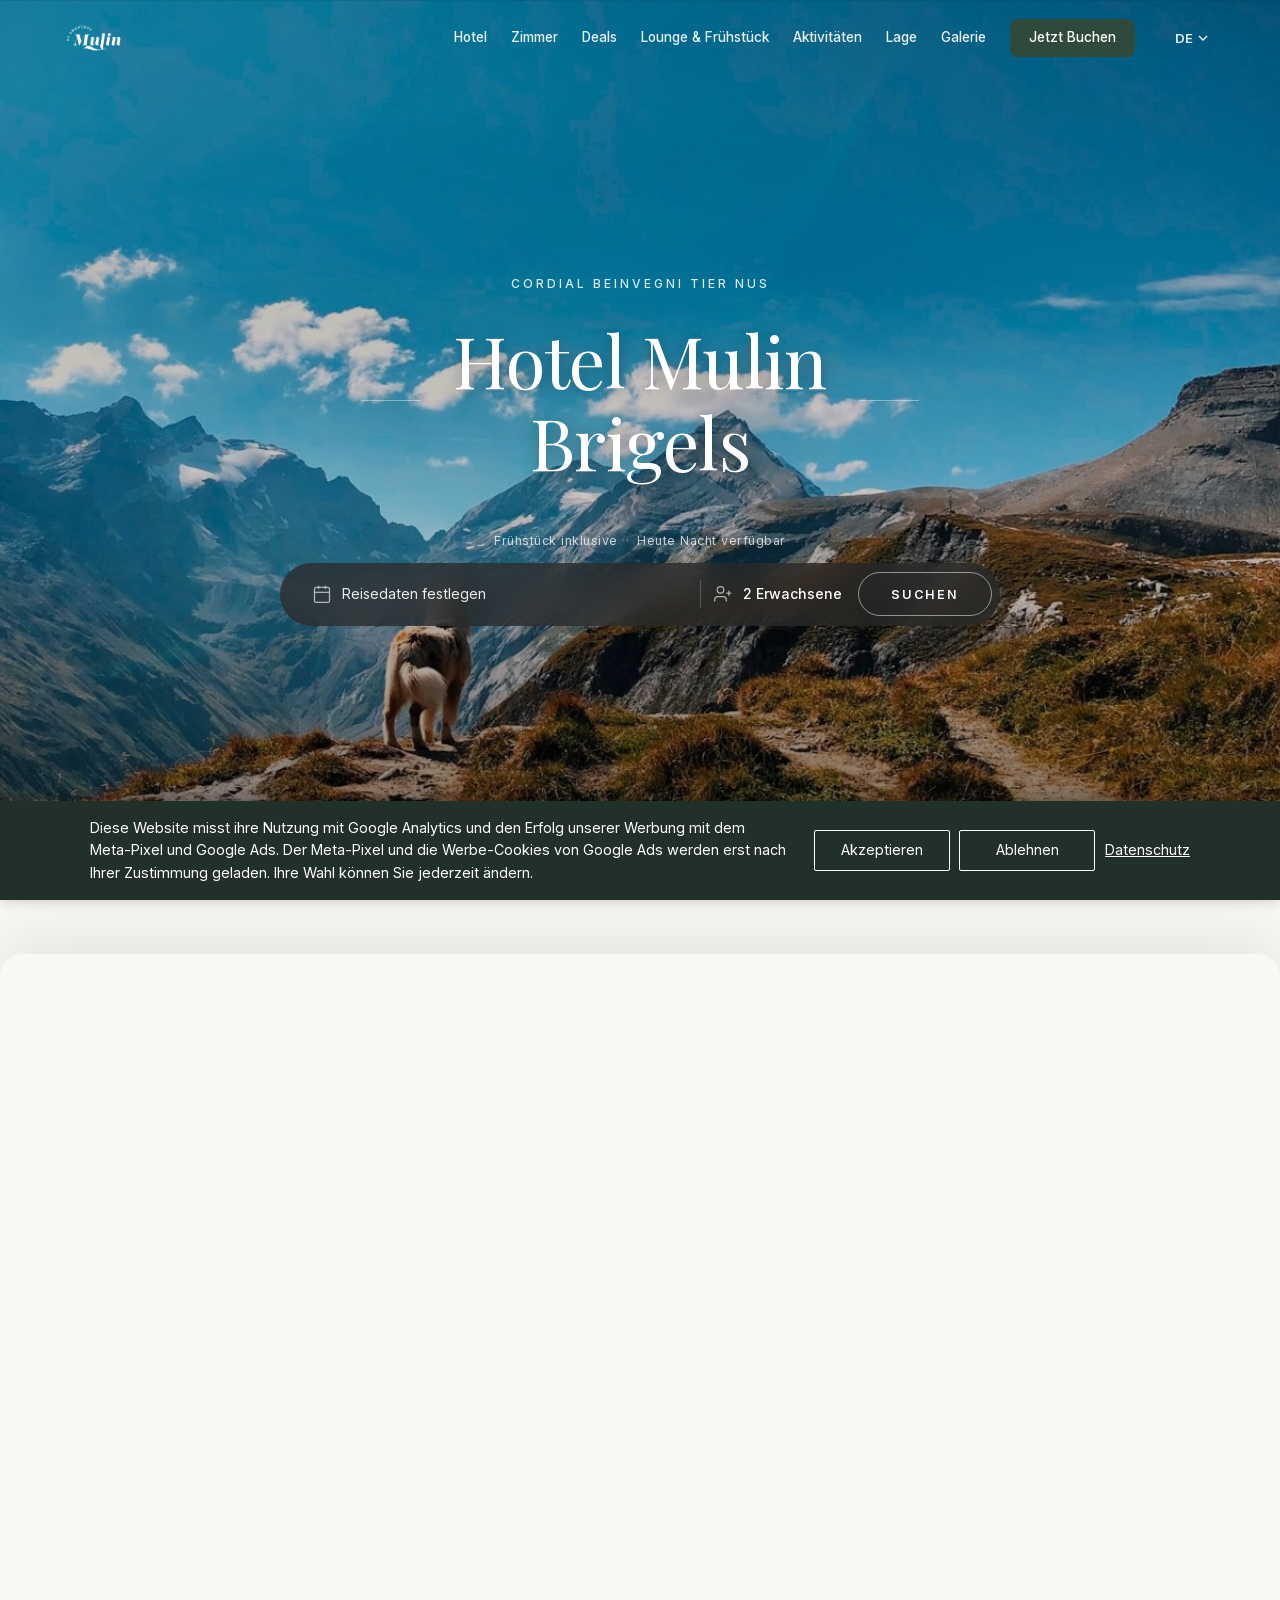
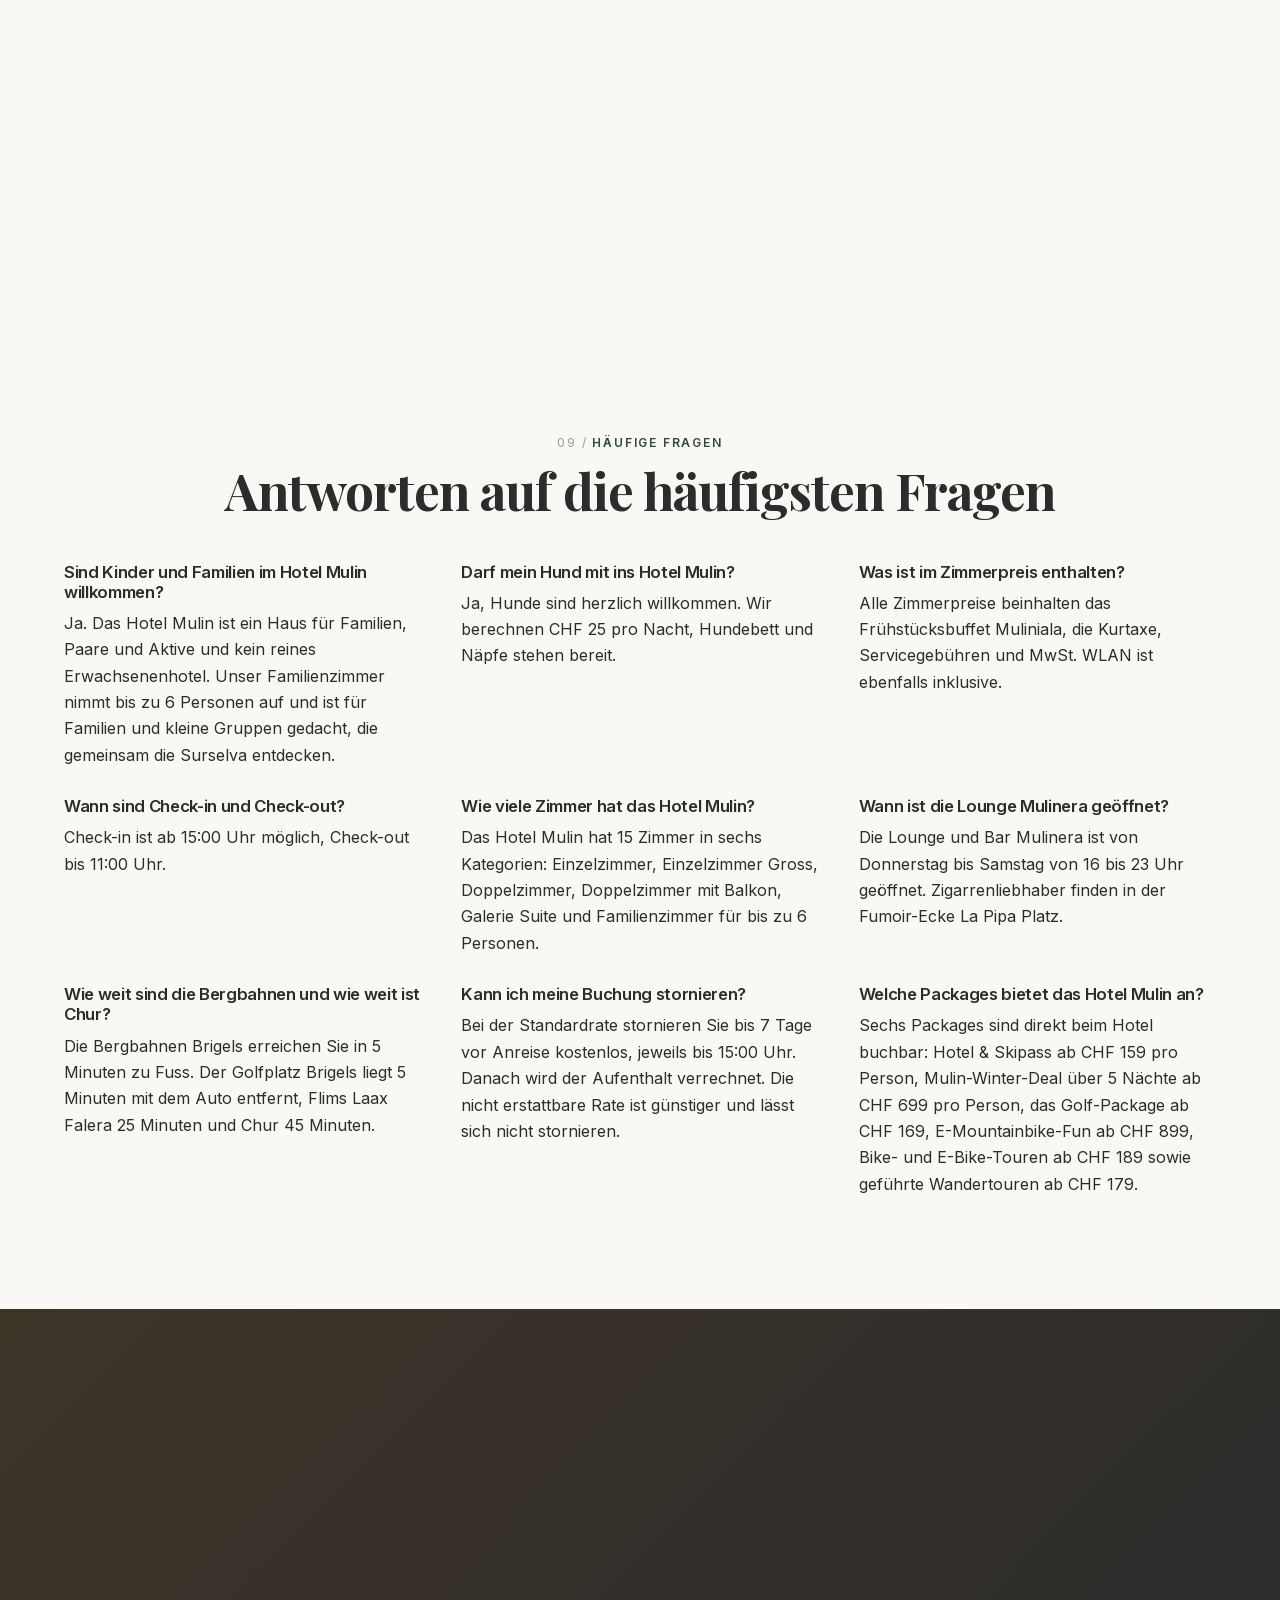
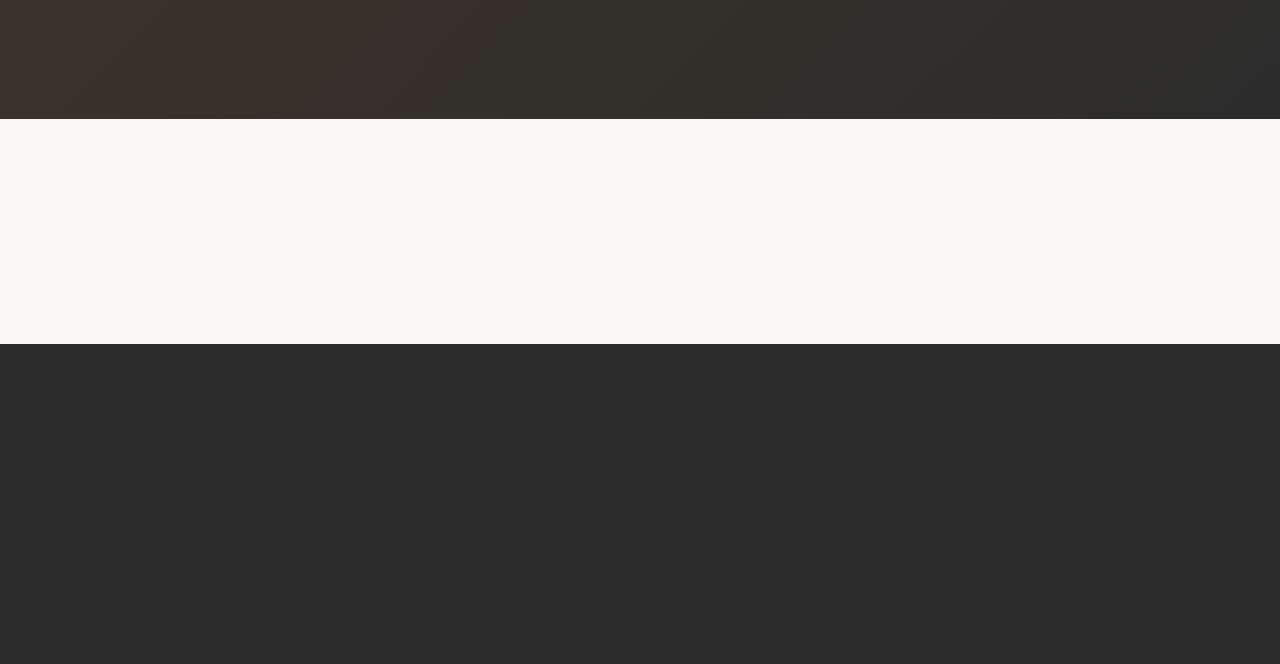
==== commit 4bdbb32e: "chore: cache-bust deeplink.js for the Meta source of segment 2 index.html loads deeplink.js?v=202611" ====
--- a/index.html
+++ b/index.html
@@ -1066,7 +1066,7 @@
   </script>
   <script src="./js/i18n.min.js?v=20260906fbl" defer></script>
   <script src="./js/app.min.js?v=20260910text" defer></script>
-  <script src="./js/deeplink.js?v=20260906fbl" defer></script>
-<script src="./js/booking.min.js?v=20260910text" defer></script>
+  <script src="./js/deeplink.js?v=20261121meta" defer></script>
+<script src="./js/booking.min.js?v=20260923pay" defer></script>
 </body>
 </html>
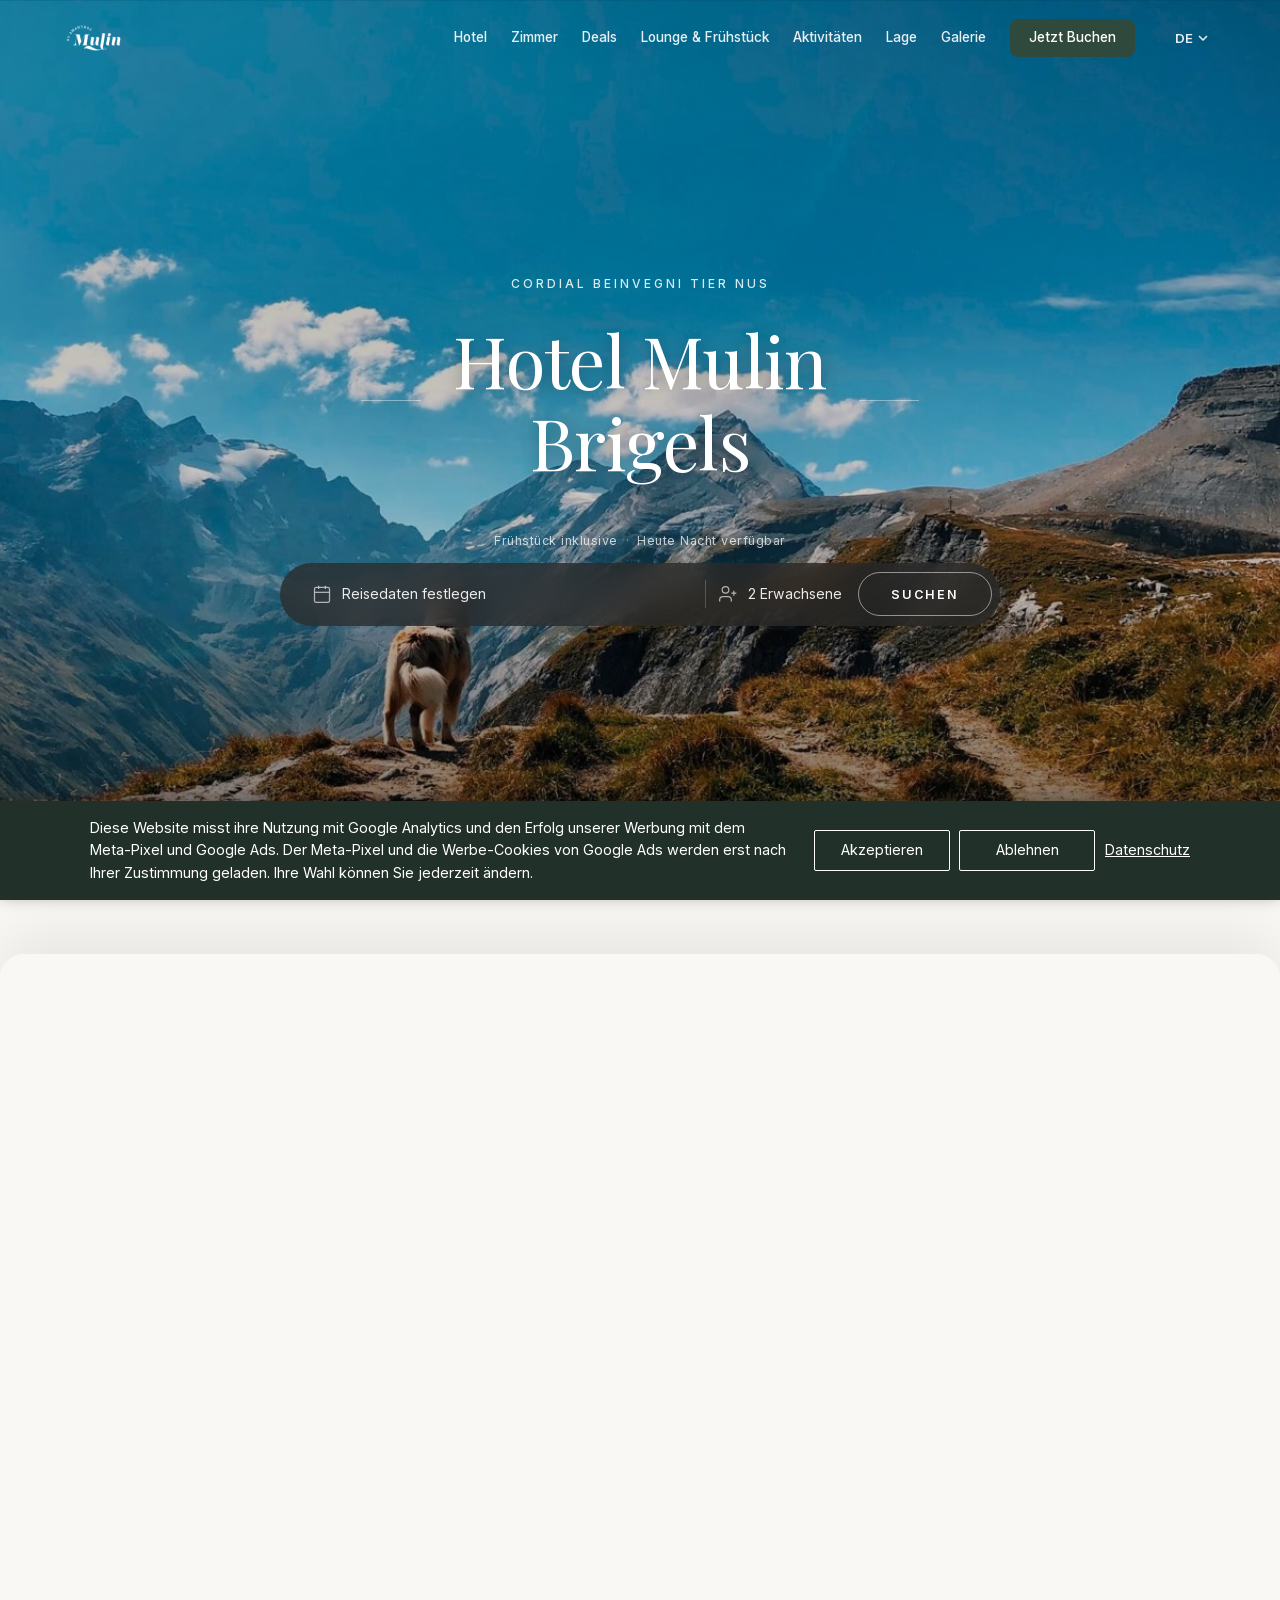
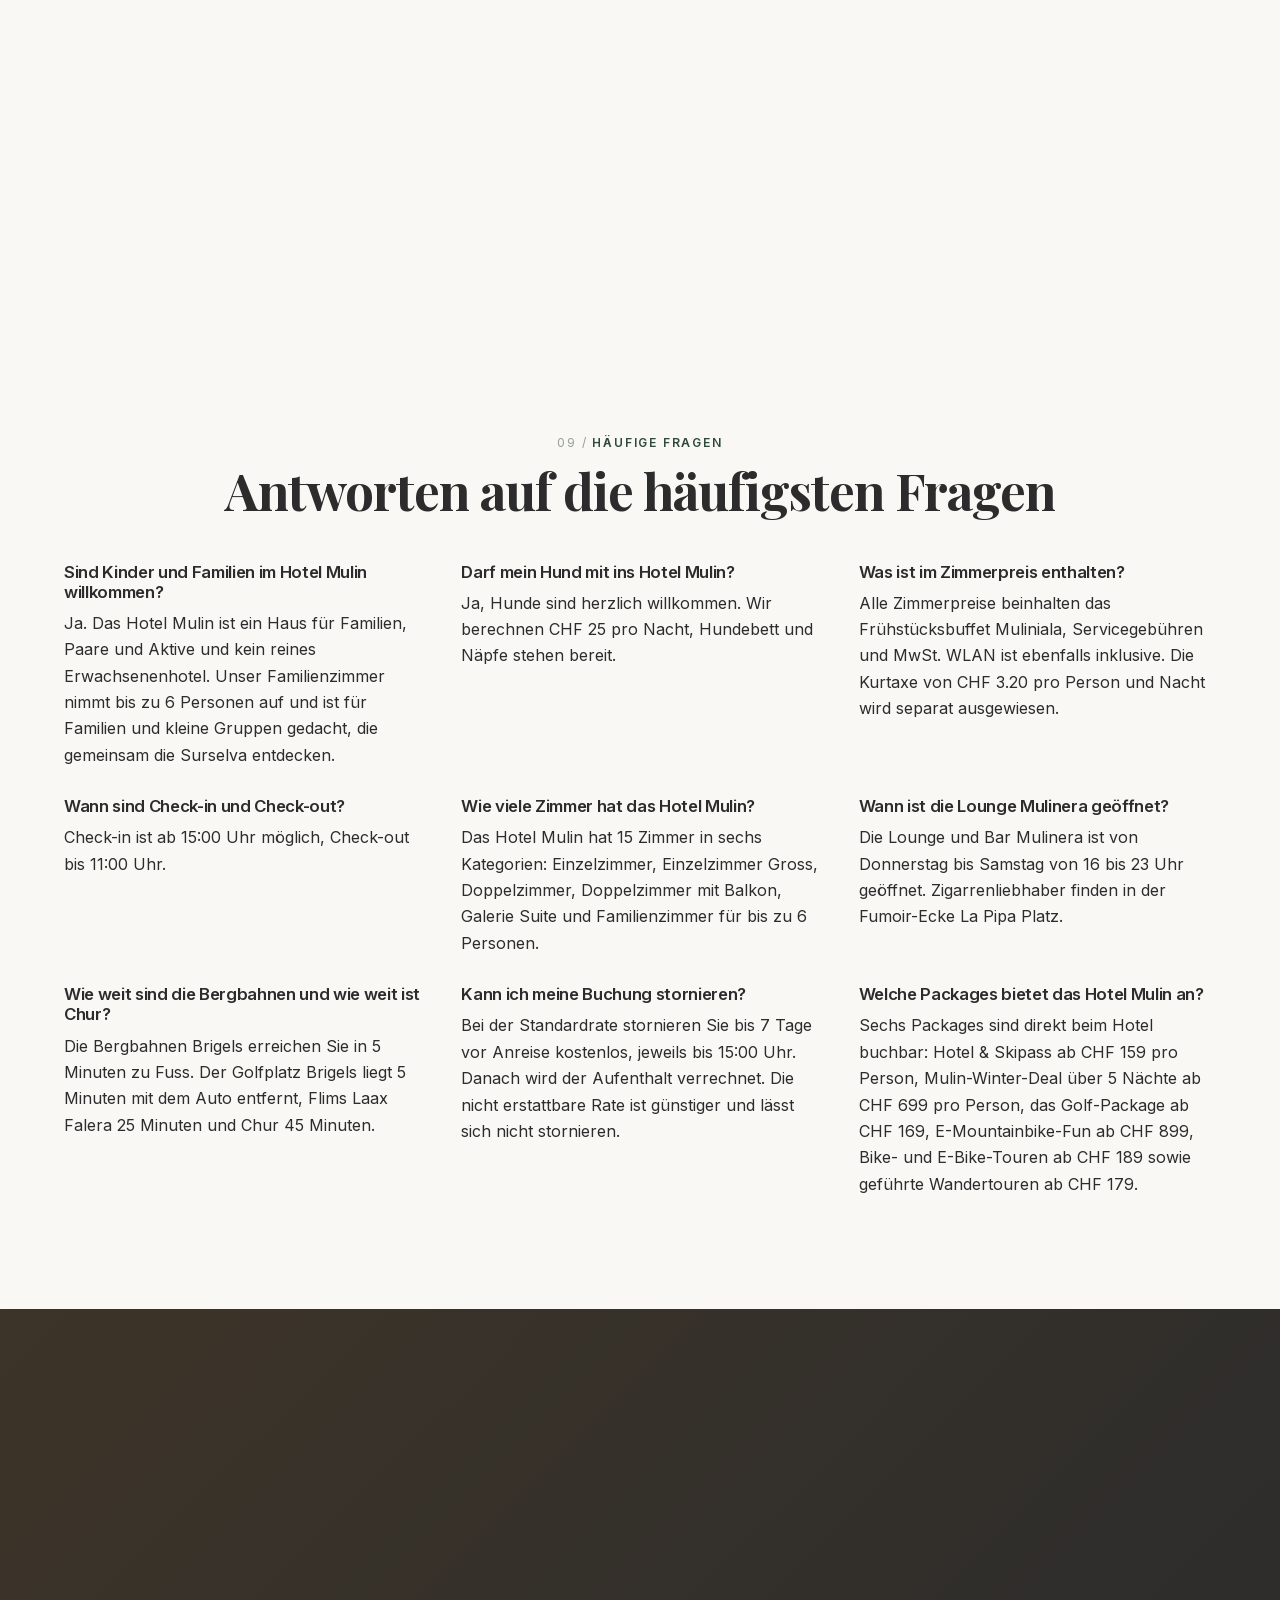
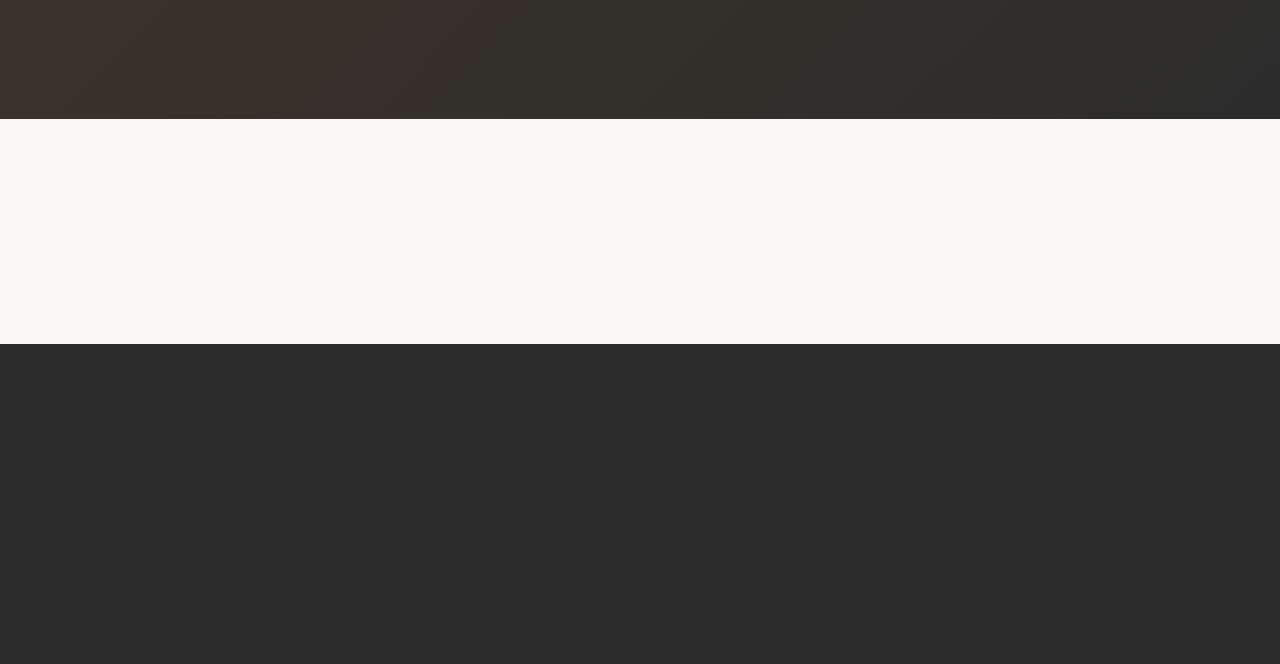
==== commit 13c84633: "chore: wire the direct booking page with offers, form styles and bundle Wiring step 6 of plan mulin-" ====
--- a/index.html
+++ b/index.html
@@ -229,7 +229,7 @@
         "name": "Was ist im Zimmerpreis enthalten?",
         "acceptedAnswer": {
           "@type": "Answer",
-          "text": "Alle Zimmerpreise beinhalten das Frühstücksbuffet Muliniala, die Kurtaxe, Servicegebühren und MwSt. WLAN ist ebenfalls inklusive."
+          "text": "Alle Zimmerpreise beinhalten das Frühstücksbuffet Muliniala, Servicegebühren und MwSt. WLAN ist ebenfalls inklusive. Die Kurtaxe von CHF 3.20 pro Person und Nacht wird separat ausgewiesen."
         }
       },
       {
@@ -544,12 +544,12 @@
     <div class="container">
       <p class="section-label" data-num="02b" data-animate data-i18n="pricing.section_label">Preise & Reservation</p>
       <h2 class="section-title" data-animate data-i18n="pricing.title">Preise und Reservation</h2>
-      <p class="section-subtitle" data-animate data-i18n="pricing.subtitle">Alle Zimmerpreise beinhalten Frühstücksbuffet, Kurtaxe, Servicegebühren und MwSt.</p>
+      <p class="section-subtitle" data-animate data-i18n="pricing.subtitle">Alle Zimmerpreise beinhalten Frühstücksbuffet, Servicegebühren und MwSt. Die Kurtaxe von CHF 3.20 pro Person und Nacht wird separat ausgewiesen.</p>
 
       <div class="pricing-info" data-animate>
         <div class="pricing-note">
           <svg aria-hidden="true" width="18" height="18" viewBox="0 0 24 24" fill="none" stroke="#059669" stroke-width="2"><path d="M22 11.08V12a10 10 0 11-5.93-9.14"/><polyline points="22 4 12 14.01 9 11.01"/></svg>
-          <span data-i18n="pricing.includes">Frühstücksbuffet Muliniala, Kurtaxe & WLAN inklusive</span>
+          <span data-i18n="pricing.includes">Frühstücksbuffet Muliniala & WLAN inklusive</span>
         </div>
         <div class="pricing-note">
           <svg aria-hidden="true" width="18" height="18" viewBox="0 0 24 24" fill="none" stroke="var(--color-primary)" stroke-width="2"><circle cx="12" cy="12" r="10"/><path d="M8 12l2 2 4-4"/></svg>
@@ -941,7 +941,7 @@
         </div>
         <div class="faq-item">
           <h3 data-i18n="faq.q_included">Was ist im Zimmerpreis enthalten?</h3>
-          <p data-i18n="faq.a_included">Alle Zimmerpreise beinhalten das Frühstücksbuffet Muliniala, die Kurtaxe, Servicegebühren und MwSt. WLAN ist ebenfalls inklusive.</p>
+          <p data-i18n="faq.a_included">Alle Zimmerpreise beinhalten das Frühstücksbuffet Muliniala, Servicegebühren und MwSt. WLAN ist ebenfalls inklusive. Die Kurtaxe von CHF 3.20 pro Person und Nacht wird separat ausgewiesen.</p>
         </div>
         <div class="faq-item">
           <h3 data-i18n="faq.q_checkin">Wann sind Check-in und Check-out?</h3>
@@ -1067,6 +1067,6 @@
   <script src="./js/i18n.min.js?v=20260906fbl" defer></script>
   <script src="./js/app.min.js?v=20260910text" defer></script>
   <script src="./js/deeplink.js?v=20261121meta" defer></script>
-<script src="./js/booking.min.js?v=20260923pay" defer></script>
+<script src="./js/booking.min.js?v=20261121kurtaxe" defer></script>
 </body>
 </html>
